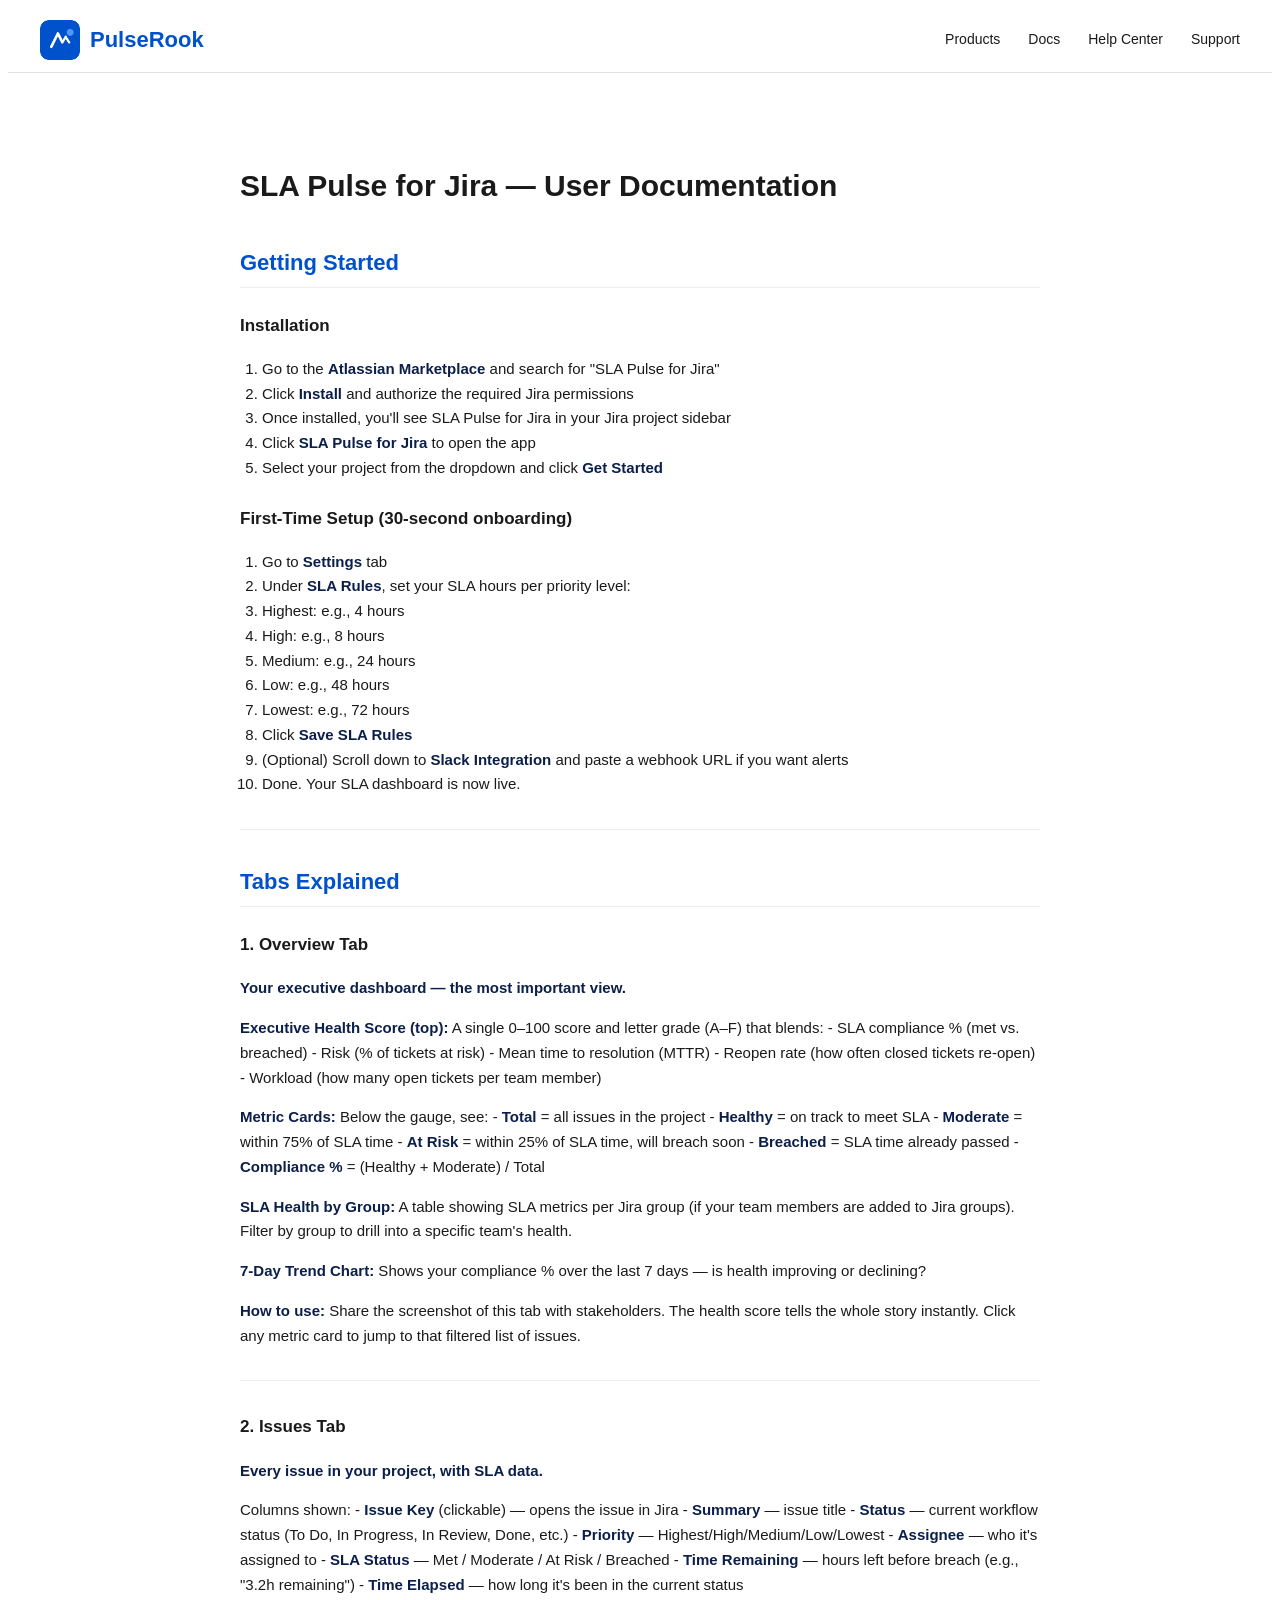
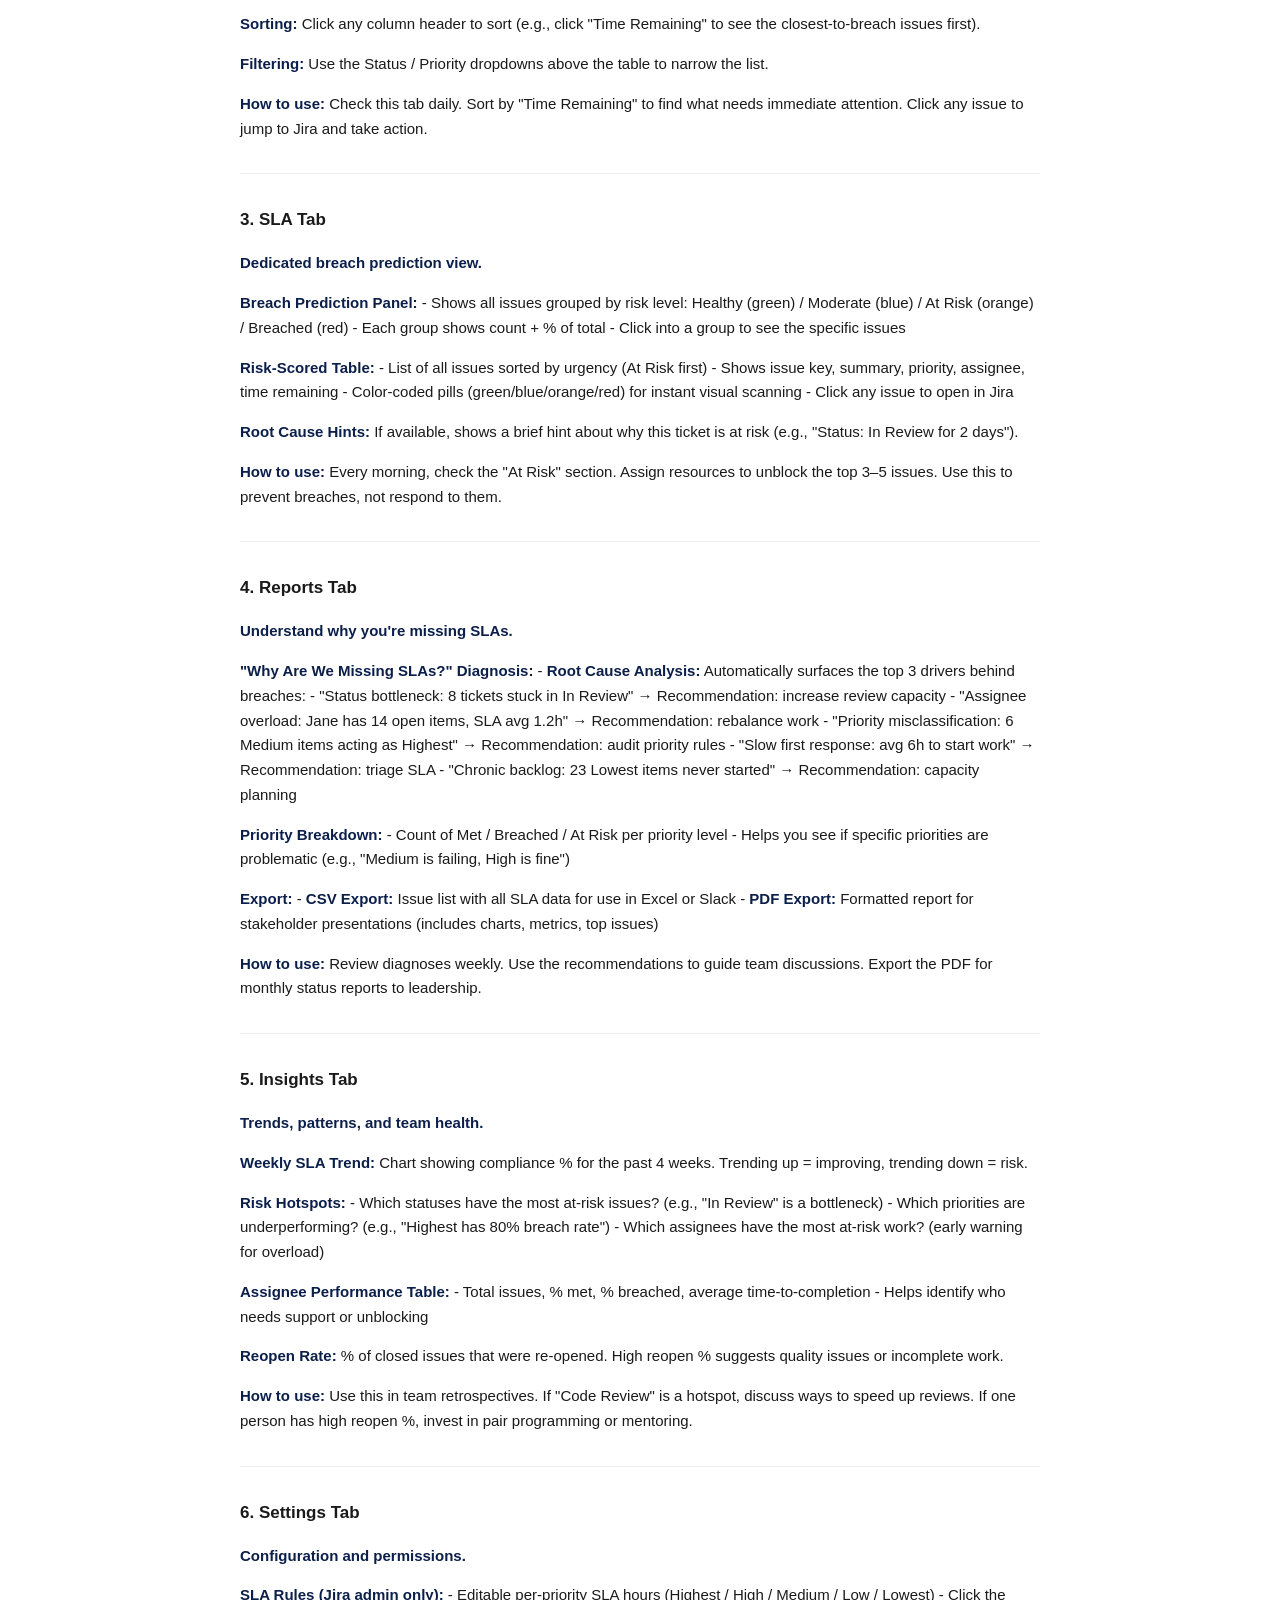
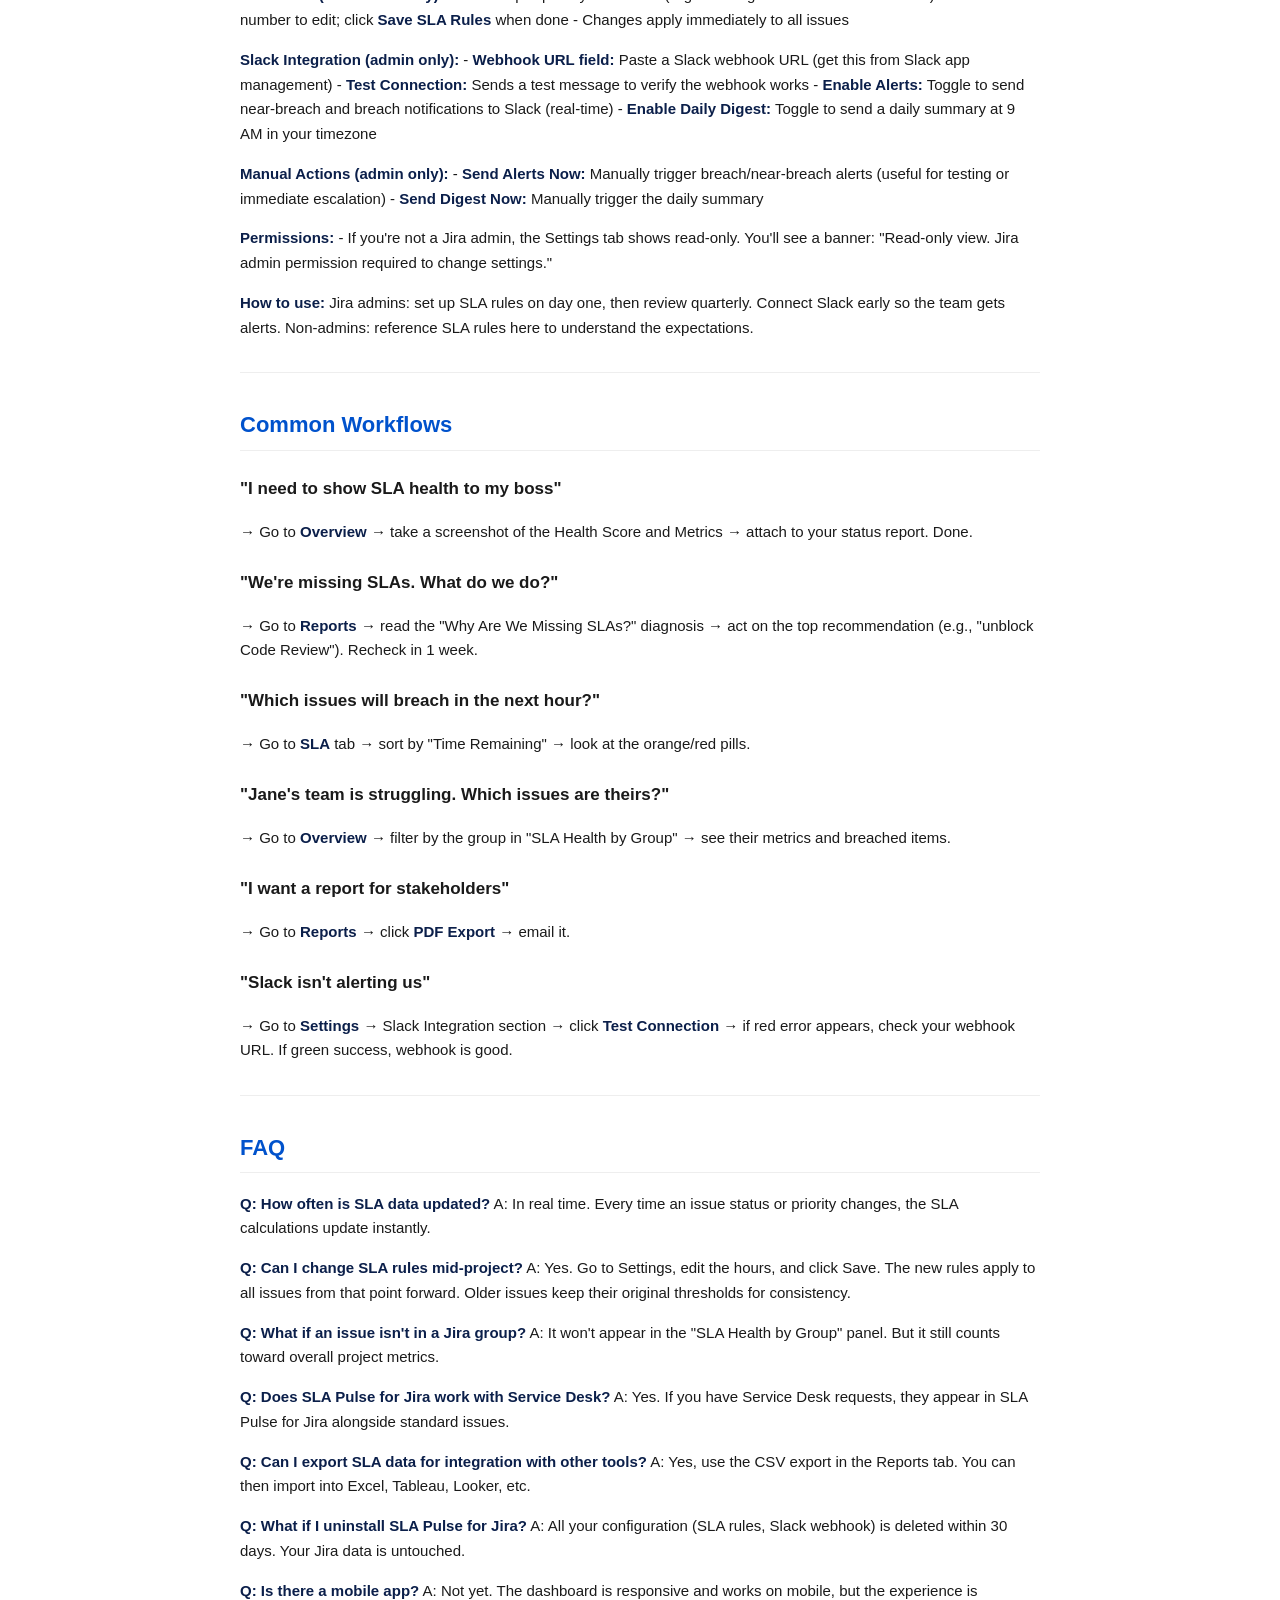
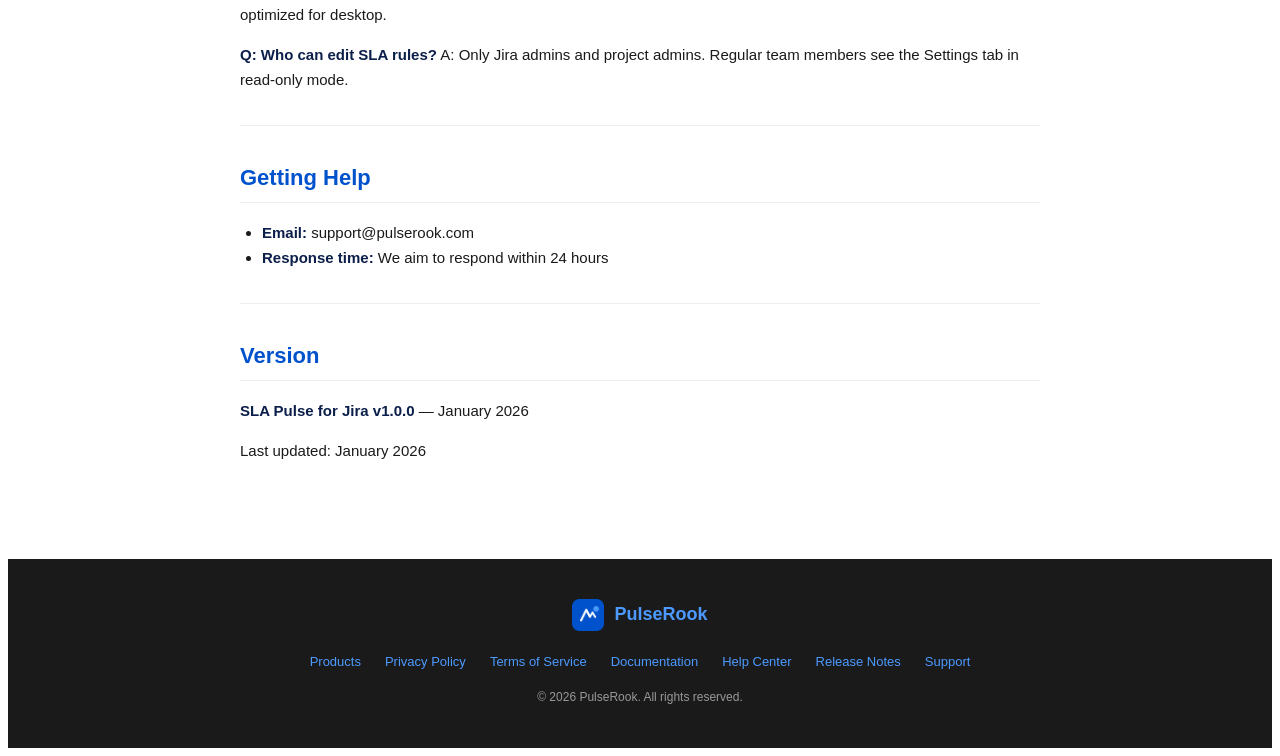
==== documentation.html @ a024b0a7 "Restructure site as a multi-product company site - New company homepage (index.html) with a short Pu" ====
<!DOCTYPE html>
<html lang="en">
<head>
<meta charset="UTF-8">
<meta name="viewport" content="width=device-width, initial-scale=1.0">
<title>Documentation — PulseRook — SLA Pulse for Jira</title>
<link rel="icon" type="image/png" href="assets/pulserook-logo.png">
<link rel="stylesheet" href="assets/site.css">
<style>
  body { font-family: -apple-system, BlinkMacSystemFont, "Segoe UI", Roboto, Helvetica, Arial, sans-serif; color: #1a1a1a; line-height: 1.65; }
  .page-content { max-width: 800px; margin: 0 auto; padding: 48px 24px 80px; }
  h1 { font-size: 30px; margin-top: 40px; }
  h2 { font-size: 22px; margin-top: 34px; color: #0052CC; border-bottom: 1px solid #eee; padding-bottom: 6px; }
  h3 { font-size: 17px; margin-top: 24px; }
  p, li { font-size: 15px; }
  a { color: #0052CC; }
  code { background: #f4f5f7; padding: 2px 6px; border-radius: 4px; font-size: 13px; }
  ul, ol { padding-left: 22px; }
  hr { border: none; border-top: 1px solid #eee; margin: 32px 0; }
  strong { color: #0b1f4a; }
</style>
</head>
<body>
  <header class="site-header">
    <div class="site-header-inner">
      <a href="index.html" class="brand">
        <img src="assets/pulserook-logo.png" alt="PulseRook logo" class="brand-logo">
        <span class="brand-name">PulseRook</span>
      </a>
      <input type="checkbox" id="nav-toggle" class="nav-toggle-checkbox">
      <label for="nav-toggle" class="nav-toggle-label" aria-label="Toggle menu">
        <span></span><span></span><span></span>
      </label>
      <nav class="site-nav">
        <a href="index.html#products">Products</a>
        <a href="documentation.html">Docs</a>
        <a href="help-center.html">Help Center</a>
        <a href="mailto:support@pulserook.com">Support</a>
      </nav>
    </div>
  </header>
  <div class="page-content">
<h1>SLA Pulse for Jira — User Documentation</h1>
<h2>Getting Started</h2>
<h3>Installation</h3>
<ol>
<li>Go to the <strong>Atlassian Marketplace</strong> and search for "SLA Pulse for Jira"</li>
<li>Click <strong>Install</strong> and authorize the required Jira permissions</li>
<li>Once installed, you'll see SLA Pulse for Jira in your Jira project sidebar</li>
<li>Click <strong>SLA Pulse for Jira</strong> to open the app</li>
<li>Select your project from the dropdown and click <strong>Get Started</strong></li>
</ol>
<h3>First-Time Setup (30-second onboarding)</h3>
<ol>
<li>Go to <strong>Settings</strong> tab</li>
<li>Under <strong>SLA Rules</strong>, set your SLA hours per priority level:</li>
<li>Highest: e.g., 4 hours</li>
<li>High: e.g., 8 hours</li>
<li>Medium: e.g., 24 hours</li>
<li>Low: e.g., 48 hours</li>
<li>Lowest: e.g., 72 hours</li>
<li>Click <strong>Save SLA Rules</strong></li>
<li>(Optional) Scroll down to <strong>Slack Integration</strong> and paste a webhook URL if you want alerts</li>
<li>Done. Your SLA dashboard is now live.</li>
</ol>
<hr />
<h2>Tabs Explained</h2>
<h3>1. Overview Tab</h3>
<p><strong>Your executive dashboard — the most important view.</strong></p>
<p><strong>Executive Health Score (top):</strong> A single 0–100 score and letter grade (A–F) that blends:
- SLA compliance % (met vs. breached)
- Risk (% of tickets at risk)
- Mean time to resolution (MTTR)
- Reopen rate (how often closed tickets re-open)
- Workload (how many open tickets per team member)</p>
<p><strong>Metric Cards:</strong> Below the gauge, see:
- <strong>Total</strong> = all issues in the project
- <strong>Healthy</strong> = on track to meet SLA
- <strong>Moderate</strong> = within 75% of SLA time
- <strong>At Risk</strong> = within 25% of SLA time, will breach soon
- <strong>Breached</strong> = SLA time already passed
- <strong>Compliance %</strong> = (Healthy + Moderate) / Total</p>
<p><strong>SLA Health by Group:</strong> A table showing SLA metrics per Jira group (if your team members are added to Jira groups). Filter by group to drill into a specific team's health.</p>
<p><strong>7-Day Trend Chart:</strong> Shows your compliance % over the last 7 days — is health improving or declining?</p>
<p><strong>How to use:</strong> Share the screenshot of this tab with stakeholders. The health score tells the whole story instantly. Click any metric card to jump to that filtered list of issues.</p>
<hr />
<h3>2. Issues Tab</h3>
<p><strong>Every issue in your project, with SLA data.</strong></p>
<p>Columns shown:
- <strong>Issue Key</strong> (clickable) — opens the issue in Jira
- <strong>Summary</strong> — issue title
- <strong>Status</strong> — current workflow status (To Do, In Progress, In Review, Done, etc.)
- <strong>Priority</strong> — Highest/High/Medium/Low/Lowest
- <strong>Assignee</strong> — who it's assigned to
- <strong>SLA Status</strong> — Met / Moderate / At Risk / Breached
- <strong>Time Remaining</strong> — hours left before breach (e.g., "3.2h remaining")
- <strong>Time Elapsed</strong> — how long it's been in the current status</p>
<p><strong>Sorting:</strong> Click any column header to sort (e.g., click "Time Remaining" to see the closest-to-breach issues first).</p>
<p><strong>Filtering:</strong> Use the Status / Priority dropdowns above the table to narrow the list.</p>
<p><strong>How to use:</strong> Check this tab daily. Sort by "Time Remaining" to find what needs immediate attention. Click any issue to jump to Jira and take action.</p>
<hr />
<h3>3. SLA Tab</h3>
<p><strong>Dedicated breach prediction view.</strong></p>
<p><strong>Breach Prediction Panel:</strong>
- Shows all issues grouped by risk level: Healthy (green) / Moderate (blue) / At Risk (orange) / Breached (red)
- Each group shows count + % of total
- Click into a group to see the specific issues</p>
<p><strong>Risk-Scored Table:</strong>
- List of all issues sorted by urgency (At Risk first)
- Shows issue key, summary, priority, assignee, time remaining
- Color-coded pills (green/blue/orange/red) for instant visual scanning
- Click any issue to open in Jira</p>
<p><strong>Root Cause Hints:</strong> If available, shows a brief hint about why this ticket is at risk (e.g., "Status: In Review for 2 days").</p>
<p><strong>How to use:</strong> Every morning, check the "At Risk" section. Assign resources to unblock the top 3–5 issues. Use this to prevent breaches, not respond to them.</p>
<hr />
<h3>4. Reports Tab</h3>
<p><strong>Understand why you're missing SLAs.</strong></p>
<p><strong>"Why Are We Missing SLAs?" Diagnosis:</strong>
- <strong>Root Cause Analysis:</strong> Automatically surfaces the top 3 drivers behind breaches:
  - "Status bottleneck: 8 tickets stuck in In Review" → Recommendation: increase review capacity
  - "Assignee overload: Jane has 14 open items, SLA avg 1.2h" → Recommendation: rebalance work
  - "Priority misclassification: 6 Medium items acting as Highest" → Recommendation: audit priority rules
  - "Slow first response: avg 6h to start work" → Recommendation: triage SLA
  - "Chronic backlog: 23 Lowest items never started" → Recommendation: capacity planning</p>
<p><strong>Priority Breakdown:</strong>
- Count of Met / Breached / At Risk per priority level
- Helps you see if specific priorities are problematic (e.g., "Medium is failing, High is fine")</p>
<p><strong>Export:</strong>
- <strong>CSV Export:</strong> Issue list with all SLA data for use in Excel or Slack
- <strong>PDF Export:</strong> Formatted report for stakeholder presentations (includes charts, metrics, top issues)</p>
<p><strong>How to use:</strong> Review diagnoses weekly. Use the recommendations to guide team discussions. Export the PDF for monthly status reports to leadership.</p>
<hr />
<h3>5. Insights Tab</h3>
<p><strong>Trends, patterns, and team health.</strong></p>
<p><strong>Weekly SLA Trend:</strong> Chart showing compliance % for the past 4 weeks. Trending up = improving, trending down = risk.</p>
<p><strong>Risk Hotspots:</strong>
- Which statuses have the most at-risk issues? (e.g., "In Review" is a bottleneck)
- Which priorities are underperforming? (e.g., "Highest has 80% breach rate")
- Which assignees have the most at-risk work? (early warning for overload)</p>
<p><strong>Assignee Performance Table:</strong>
- Total issues, % met, % breached, average time-to-completion
- Helps identify who needs support or unblocking</p>
<p><strong>Reopen Rate:</strong> % of closed issues that were re-opened. High reopen % suggests quality issues or incomplete work.</p>
<p><strong>How to use:</strong> Use this in team retrospectives. If "Code Review" is a hotspot, discuss ways to speed up reviews. If one person has high reopen %, invest in pair programming or mentoring.</p>
<hr />
<h3>6. Settings Tab</h3>
<p><strong>Configuration and permissions.</strong></p>
<p><strong>SLA Rules (Jira admin only):</strong>
- Editable per-priority SLA hours (Highest / High / Medium / Low / Lowest)
- Click the number to edit; click <strong>Save SLA Rules</strong> when done
- Changes apply immediately to all issues</p>
<p><strong>Slack Integration (admin only):</strong>
- <strong>Webhook URL field:</strong> Paste a Slack webhook URL (get this from Slack app management)
- <strong>Test Connection:</strong> Sends a test message to verify the webhook works
- <strong>Enable Alerts:</strong> Toggle to send near-breach and breach notifications to Slack (real-time)
- <strong>Enable Daily Digest:</strong> Toggle to send a daily summary at 9 AM in your timezone</p>
<p><strong>Manual Actions (admin only):</strong>
- <strong>Send Alerts Now:</strong> Manually trigger breach/near-breach alerts (useful for testing or immediate escalation)
- <strong>Send Digest Now:</strong> Manually trigger the daily summary</p>
<p><strong>Permissions:</strong>
- If you're not a Jira admin, the Settings tab shows read-only. You'll see a banner: "Read-only view. Jira admin permission required to change settings."</p>
<p><strong>How to use:</strong> Jira admins: set up SLA rules on day one, then review quarterly. Connect Slack early so the team gets alerts. Non-admins: reference SLA rules here to understand the expectations.</p>
<hr />
<h2>Common Workflows</h2>
<h3>"I need to show SLA health to my boss"</h3>
<p>→ Go to <strong>Overview</strong> → take a screenshot of the Health Score and Metrics → attach to your status report. Done.</p>
<h3>"We're missing SLAs. What do we do?"</h3>
<p>→ Go to <strong>Reports</strong> → read the "Why Are We Missing SLAs?" diagnosis → act on the top recommendation (e.g., "unblock Code Review"). Recheck in 1 week.</p>
<h3>"Which issues will breach in the next hour?"</h3>
<p>→ Go to <strong>SLA</strong> tab → sort by "Time Remaining" → look at the orange/red pills.</p>
<h3>"Jane's team is struggling. Which issues are theirs?"</h3>
<p>→ Go to <strong>Overview</strong> → filter by the group in "SLA Health by Group" → see their metrics and breached items.</p>
<h3>"I want a report for stakeholders"</h3>
<p>→ Go to <strong>Reports</strong> → click <strong>PDF Export</strong> → email it.</p>
<h3>"Slack isn't alerting us"</h3>
<p>→ Go to <strong>Settings</strong> → Slack Integration section → click <strong>Test Connection</strong> → if red error appears, check your webhook URL. If green success, webhook is good.</p>
<hr />
<h2>FAQ</h2>
<p><strong>Q: How often is SLA data updated?</strong>
A: In real time. Every time an issue status or priority changes, the SLA calculations update instantly.</p>
<p><strong>Q: Can I change SLA rules mid-project?</strong>
A: Yes. Go to Settings, edit the hours, and click Save. The new rules apply to all issues from that point forward. Older issues keep their original thresholds for consistency.</p>
<p><strong>Q: What if an issue isn't in a Jira group?</strong>
A: It won't appear in the "SLA Health by Group" panel. But it still counts toward overall project metrics.</p>
<p><strong>Q: Does SLA Pulse for Jira work with Service Desk?</strong>
A: Yes. If you have Service Desk requests, they appear in SLA Pulse for Jira alongside standard issues.</p>
<p><strong>Q: Can I export SLA data for integration with other tools?</strong>
A: Yes, use the CSV export in the Reports tab. You can then import into Excel, Tableau, Looker, etc.</p>
<p><strong>Q: What if I uninstall SLA Pulse for Jira?</strong>
A: All your configuration (SLA rules, Slack webhook) is deleted within 30 days. Your Jira data is untouched.</p>
<p><strong>Q: Is there a mobile app?</strong>
A: Not yet. The dashboard is responsive and works on mobile, but the experience is optimized for desktop.</p>
<p><strong>Q: Who can edit SLA rules?</strong>
A: Only Jira admins and project admins. Regular team members see the Settings tab in read-only mode.</p>
<hr />
<h2>Getting Help</h2>
<ul>
<li><strong>Email:</strong> support@pulserook.com</li>
<li><strong>Response time:</strong> We aim to respond within 24 hours</li>
</ul>
<hr />
<h2>Version</h2>
<p><strong>SLA Pulse for Jira v1.0.0</strong> — January 2026</p>
<p>Last updated: January 2026</p>
  </div>
  <footer class="site-footer">
    <div class="site-footer-inner">
      <a href="index.html" class="footer-brand">
        <img src="assets/pulserook-logo.png" alt="PulseRook logo" class="footer-logo">
        <span>PulseRook</span>
      </a>
      <div class="footer-links">
        <a href="index.html#products">Products</a>
        <a href="privacy.html">Privacy Policy</a>
        <a href="terms.html">Terms of Service</a>
        <a href="documentation.html">Documentation</a>
        <a href="help-center.html">Help Center</a>
        <a href="release-notes.html">Release Notes</a>
        <a href="mailto:support@pulserook.com">Support</a>
      </div>
      <div class="footer-copyright">
        © 2026 PulseRook. All rights reserved.
      </div>
    </div>
  </footer>
</body>
</html>
---- assets/site.css ----
/* PulseRook — shared header, footer, nav, and product-card styles.
   Linked from every page; page-specific styles stay inline per page. */

/* ===== Shared header ===== */
.site-header {
    background: #fff;
    border-bottom: 1px solid #e0e0e0;
    padding: 12px 0;
    position: sticky;
    top: 0;
    z-index: 100;
}
.site-header-inner {
    max-width: 1200px;
    margin: 0 auto;
    padding: 0 20px;
    display: flex;
    align-items: center;
    justify-content: space-between;
    position: relative;
}
.brand {
    display: flex;
    align-items: center;
    gap: 10px;
    text-decoration: none;
    color: #1a1a1a;
}
.brand-logo {
    height: 40px;
    width: 40px;
    display: block;
    border-radius: 8px;
}
.brand-name {
    font-size: 22px;
    font-weight: 700;
    color: #0052CC;
}
.site-nav {
    display: flex;
    align-items: center;
    gap: 28px;
}
.site-nav a {
    text-decoration: none;
    color: #1a1a1a;
    font-size: 14px;
    font-weight: 500;
}
.site-nav a:hover { color: #0052CC; }

.nav-toggle-checkbox { display: none; }
.nav-toggle-label {
    display: none;
    flex-direction: column;
    justify-content: center;
    gap: 5px;
    width: 28px;
    height: 28px;
    cursor: pointer;
}
.nav-toggle-label span {
    display: block;
    height: 2px;
    width: 100%;
    background: #1a1a1a;
    border-radius: 2px;
}

@media (max-width: 720px) {
    .nav-toggle-label { display: flex; }
    .site-nav {
        position: absolute;
        top: 100%;
        left: 0;
        right: 0;
        flex-direction: column;
        align-items: stretch;
        gap: 0;
        background: #fff;
        border-bottom: 1px solid #e0e0e0;
        max-height: 0;
        overflow: hidden;
        transition: max-height 0.25s ease;
    }
    .site-nav a {
        padding: 14px 20px;
        border-top: 1px solid #f0f0f0;
    }
    .nav-toggle-checkbox:checked ~ .site-nav {
        max-height: 320px;
    }
}

/* ===== Shared footer ===== */
.site-footer {
    background: #1a1a1a;
    color: #fff;
    padding: 40px 20px;
    text-align: center;
}
.site-footer-inner { max-width: 1200px; margin: 0 auto; }
.footer-brand {
    display: inline-flex;
    align-items: center;
    gap: 10px;
    text-decoration: none;
    color: #fff;
    margin-bottom: 20px;
    font-weight: 700;
    font-size: 18px;
}
.footer-brand .footer-logo { height: 32px; width: 32px; border-radius: 6px; display: block; }
.footer-links {
    display: flex;
    justify-content: center;
    gap: 24px;
    flex-wrap: wrap;
    font-size: 13px;
    margin-bottom: 16px;
}
.site-footer a { color: #4C9AFF; text-decoration: none; }
.site-footer a:hover { text-decoration: underline; }
.footer-copyright { font-size: 12px; color: #999; }

/* ===== Shared buttons (used by product cards and product pages) ===== */
.btn { padding: 12px 24px; border-radius: 6px; text-decoration: none; font-weight: 600; font-size: 14px; cursor: pointer; border: none; display: inline-block; transition: all 0.3s; }
.btn-primary { background: #0052CC; color: #fff; }
.btn-primary:hover { background: #0747a6; }
.btn-secondary { background: transparent; color: #0052CC; border: 2px solid #0052CC; }
.btn-secondary:hover { background: rgba(0,82,204,0.08); }

/* ===== Product cards (homepage "Our Products") ===== */
.products-grid {
    display: grid;
    grid-template-columns: repeat(auto-fit, minmax(280px, 1fr));
    gap: 24px;
    margin-top: 32px;
}
.product-card {
    background: #fff;
    border: 1px solid #e0e0e0;
    border-radius: 12px;
    padding: 28px;
    display: flex;
    flex-direction: column;
    align-items: flex-start;
    box-shadow: 0 4px 16px rgba(0, 82, 204, 0.06);
}
.product-card .product-logo { height: 48px; width: 48px; border-radius: 10px; margin-bottom: 16px; }
.product-card h3 { font-size: 20px; margin-bottom: 8px; color: #1a1a1a; }
.product-card p { font-size: 14px; color: #666; margin-bottom: 20px; flex-grow: 1; }
.product-card .product-actions { display: flex; gap: 10px; flex-wrap: wrap; }

.product-card.coming-soon {
    justify-content: center;
    align-items: center;
    text-align: center;
    color: #999;
    border-style: dashed;
    background: #fafafa;
    box-shadow: none;
}
.product-card.coming-soon .coming-soon-icon { font-size: 36px; margin-bottom: 12px; }

@media (max-width: 480px) {
    .product-card .product-actions { flex-direction: column; width: 100%; }
    .product-card .product-actions .btn { width: 100%; text-align: center; }
}
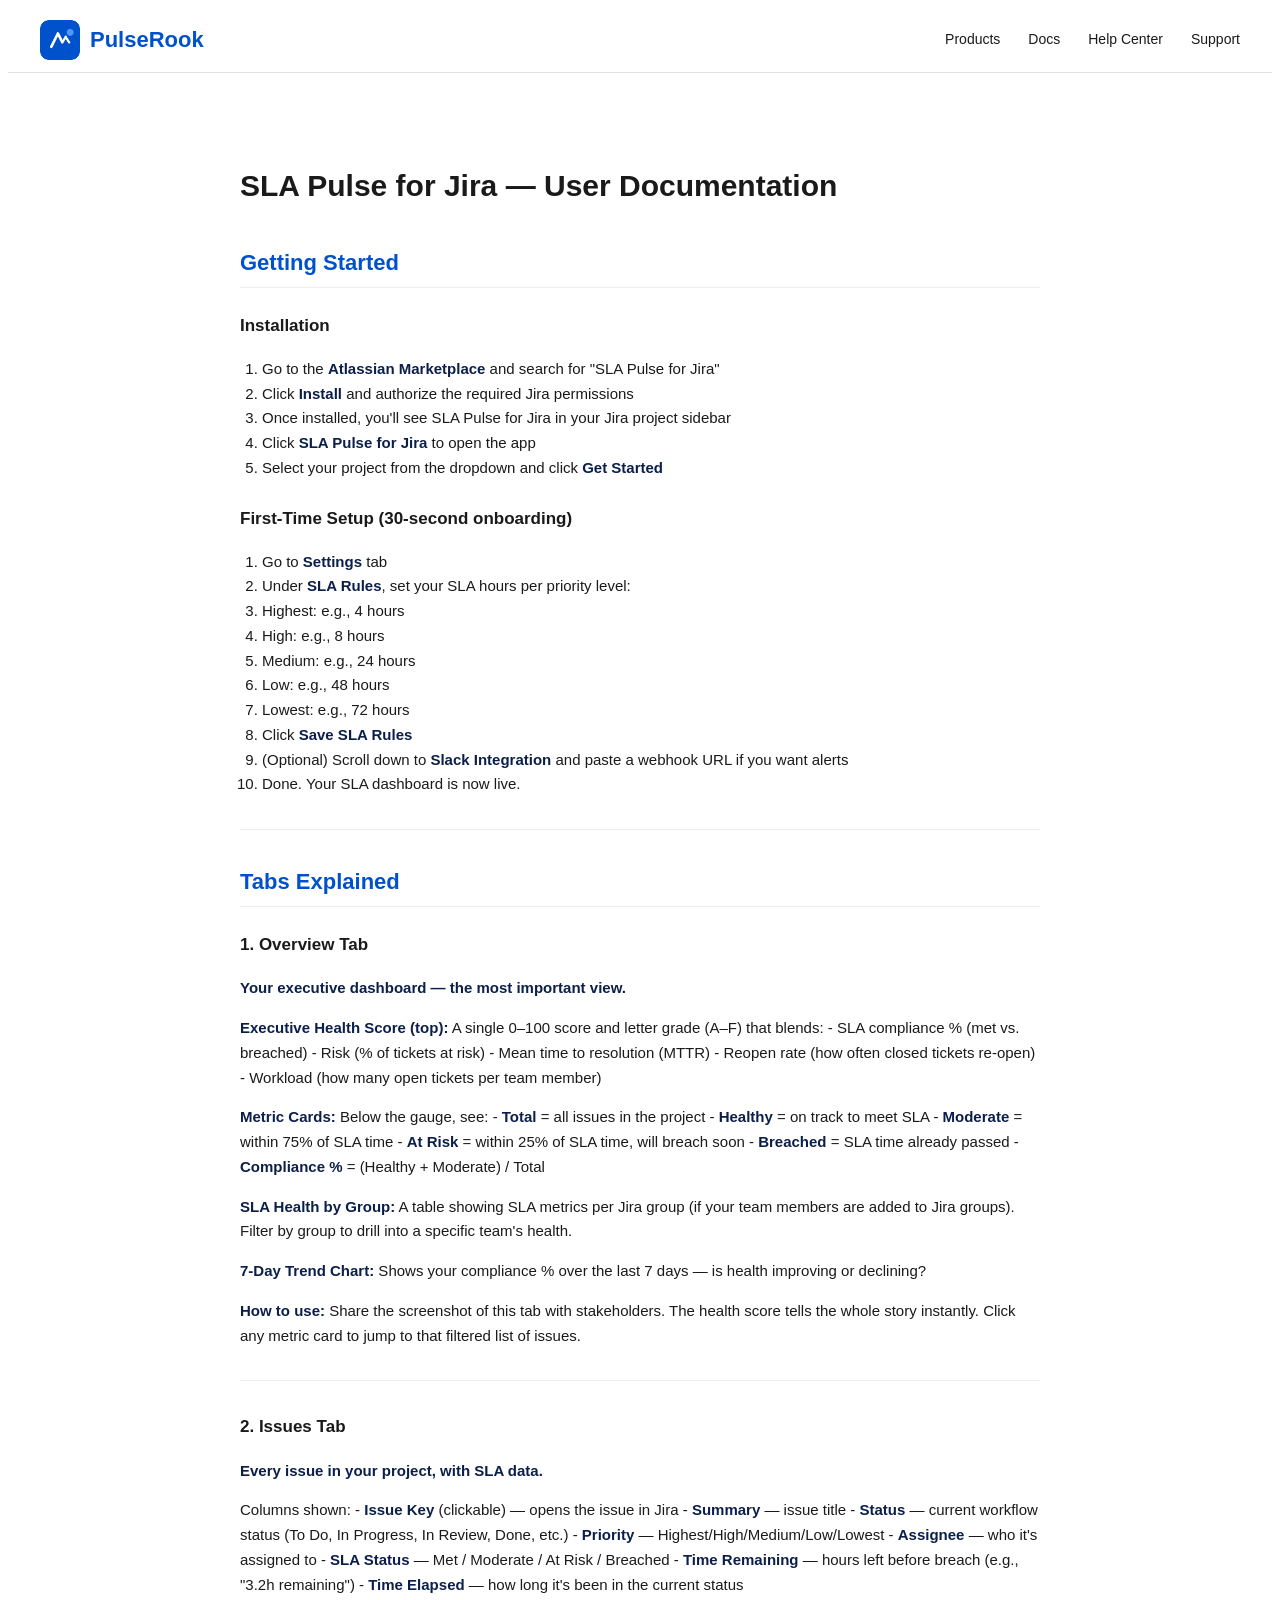
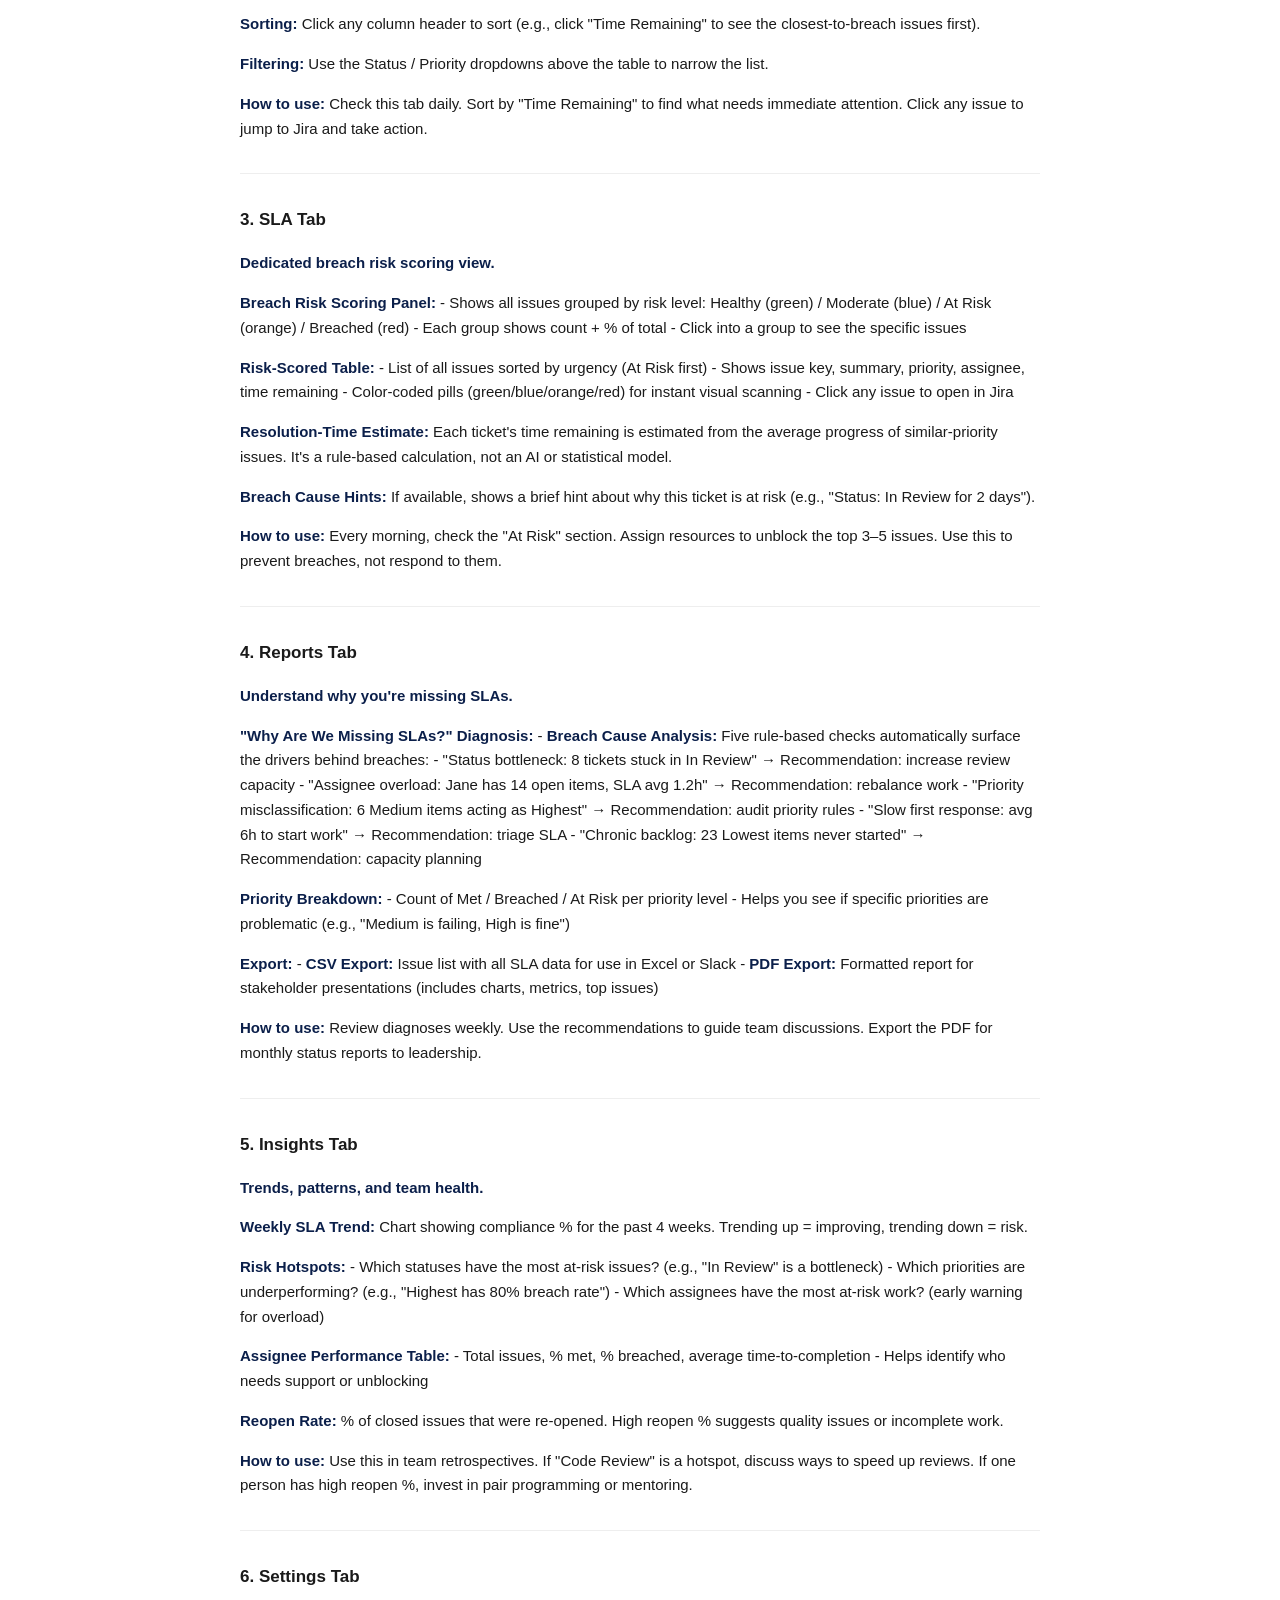
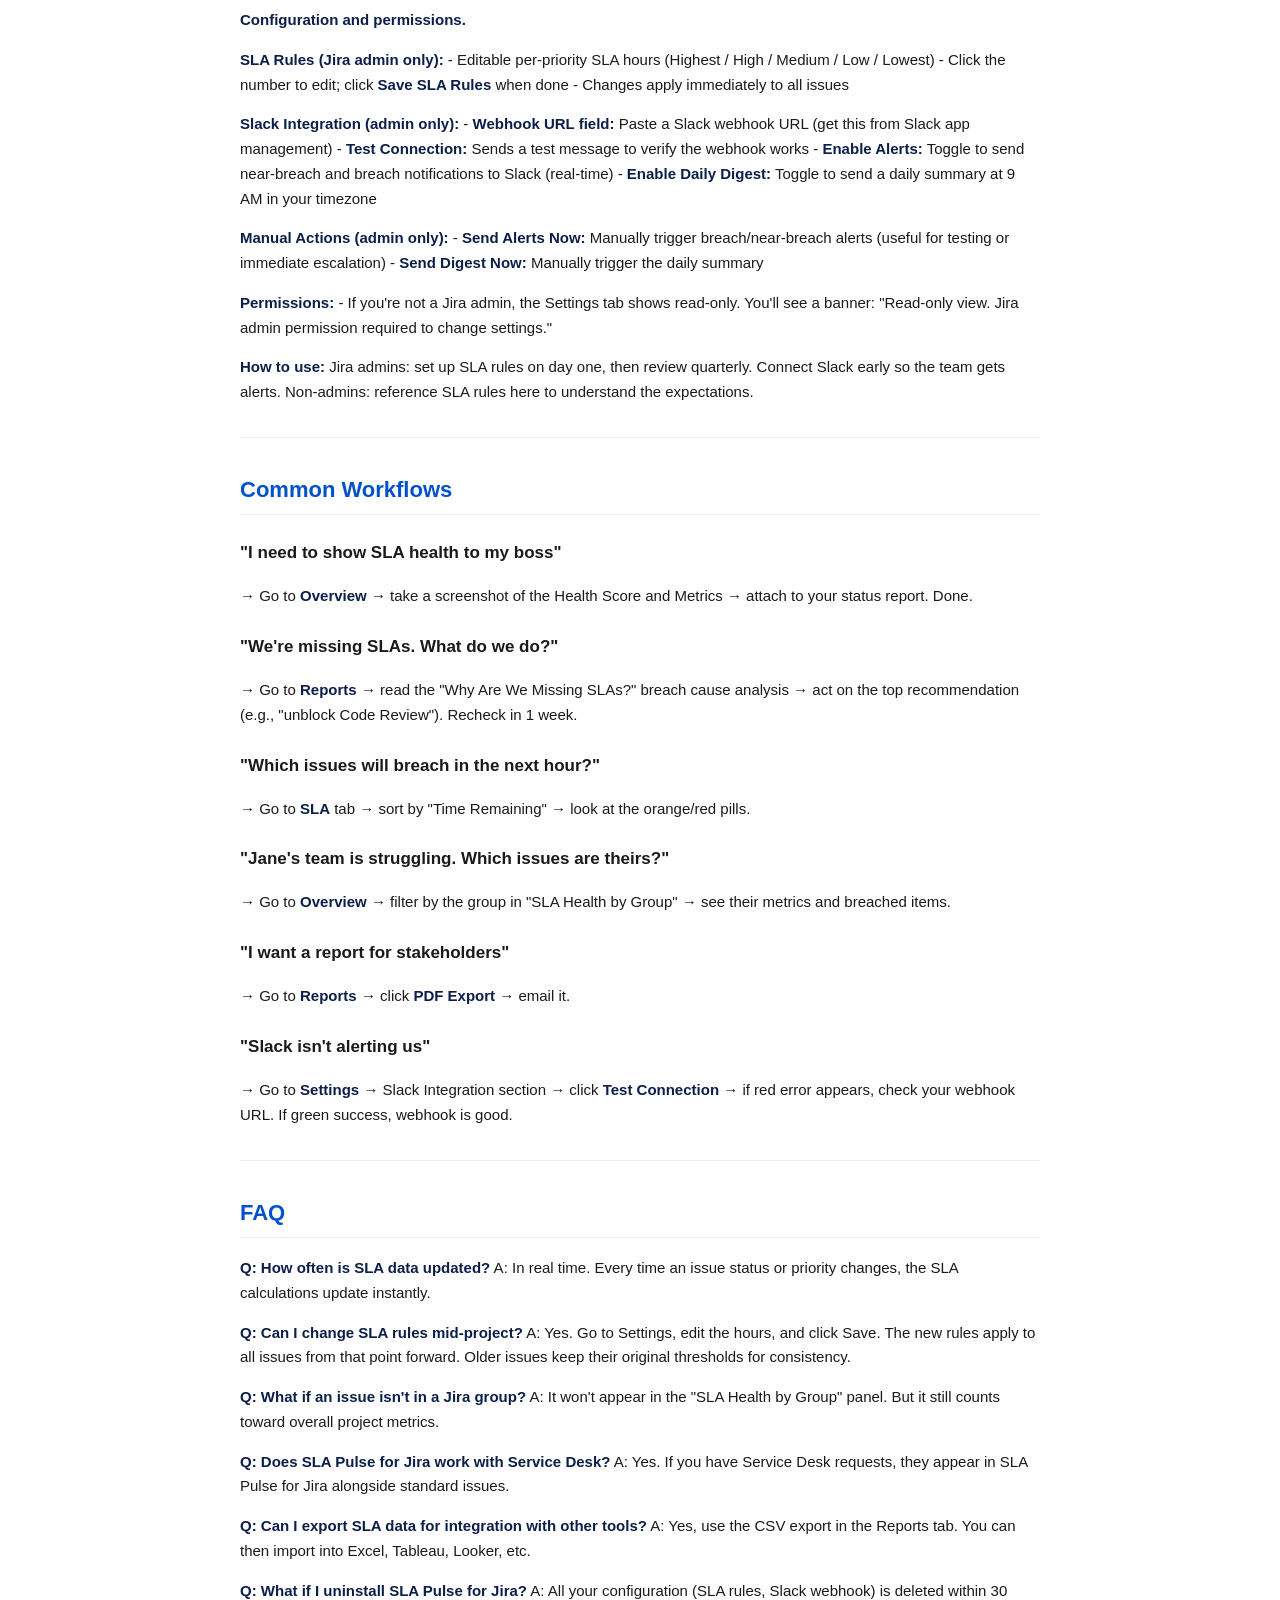
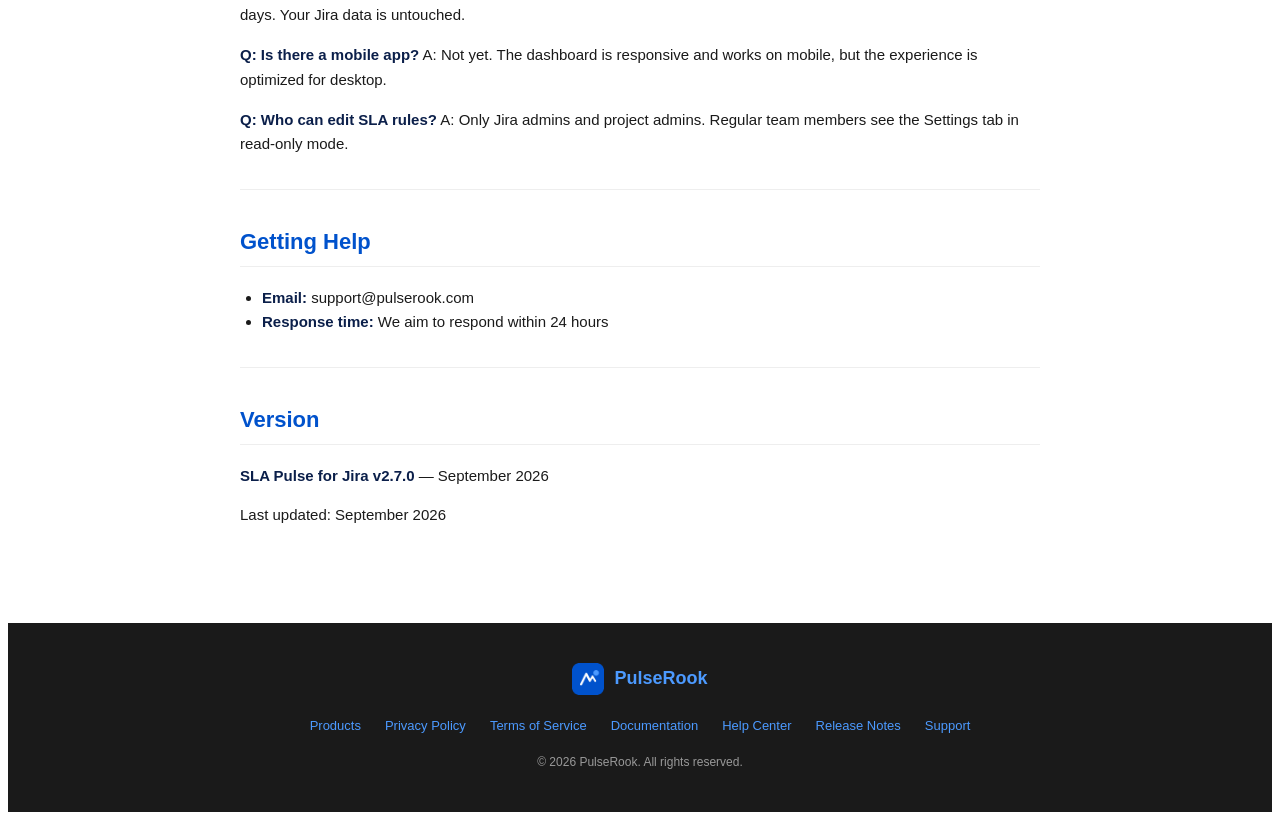
==== commit 87b094b5: "Content accuracy update + v2.7.0 version bump - Remove unverified "tested with 10,000+ issues / no p" ====
--- a/documentation.html
+++ b/documentation.html
@@ -100,8 +100,8 @@
 <p><strong>How to use:</strong> Check this tab daily. Sort by "Time Remaining" to find what needs immediate attention. Click any issue to jump to Jira and take action.</p>
 <hr />
 <h3>3. SLA Tab</h3>
-<p><strong>Dedicated breach prediction view.</strong></p>
-<p><strong>Breach Prediction Panel:</strong>
+<p><strong>Dedicated breach risk scoring view.</strong></p>
+<p><strong>Breach Risk Scoring Panel:</strong>
 - Shows all issues grouped by risk level: Healthy (green) / Moderate (blue) / At Risk (orange) / Breached (red)
 - Each group shows count + % of total
 - Click into a group to see the specific issues</p>
@@ -110,13 +110,14 @@
 - Shows issue key, summary, priority, assignee, time remaining
 - Color-coded pills (green/blue/orange/red) for instant visual scanning
 - Click any issue to open in Jira</p>
-<p><strong>Root Cause Hints:</strong> If available, shows a brief hint about why this ticket is at risk (e.g., "Status: In Review for 2 days").</p>
+<p><strong>Resolution-Time Estimate:</strong> Each ticket's time remaining is estimated from the average progress of similar-priority issues. It's a rule-based calculation, not an AI or statistical model.</p>
+<p><strong>Breach Cause Hints:</strong> If available, shows a brief hint about why this ticket is at risk (e.g., "Status: In Review for 2 days").</p>
 <p><strong>How to use:</strong> Every morning, check the "At Risk" section. Assign resources to unblock the top 3–5 issues. Use this to prevent breaches, not respond to them.</p>
 <hr />
 <h3>4. Reports Tab</h3>
 <p><strong>Understand why you're missing SLAs.</strong></p>
 <p><strong>"Why Are We Missing SLAs?" Diagnosis:</strong>
-- <strong>Root Cause Analysis:</strong> Automatically surfaces the top 3 drivers behind breaches:
+- <strong>Breach Cause Analysis:</strong> Five rule-based checks automatically surface the drivers behind breaches:
   - "Status bottleneck: 8 tickets stuck in In Review" → Recommendation: increase review capacity
   - "Assignee overload: Jane has 14 open items, SLA avg 1.2h" → Recommendation: rebalance work
   - "Priority misclassification: 6 Medium items acting as Highest" → Recommendation: audit priority rules
@@ -165,7 +166,7 @@
 <h3>"I need to show SLA health to my boss"</h3>
 <p>→ Go to <strong>Overview</strong> → take a screenshot of the Health Score and Metrics → attach to your status report. Done.</p>
 <h3>"We're missing SLAs. What do we do?"</h3>
-<p>→ Go to <strong>Reports</strong> → read the "Why Are We Missing SLAs?" diagnosis → act on the top recommendation (e.g., "unblock Code Review"). Recheck in 1 week.</p>
+<p>→ Go to <strong>Reports</strong> → read the "Why Are We Missing SLAs?" breach cause analysis → act on the top recommendation (e.g., "unblock Code Review"). Recheck in 1 week.</p>
 <h3>"Which issues will breach in the next hour?"</h3>
 <p>→ Go to <strong>SLA</strong> tab → sort by "Time Remaining" → look at the orange/red pills.</p>
 <h3>"Jane's team is struggling. Which issues are theirs?"</h3>
@@ -200,8 +201,8 @@
 </ul>
 <hr />
 <h2>Version</h2>
-<p><strong>SLA Pulse for Jira v1.0.0</strong> — January 2026</p>
-<p>Last updated: January 2026</p>
+<p><strong>SLA Pulse for Jira v2.7.0</strong> — September 2026</p>
+<p>Last updated: September 2026</p>
   </div>
   <footer class="site-footer">
     <div class="site-footer-inner">
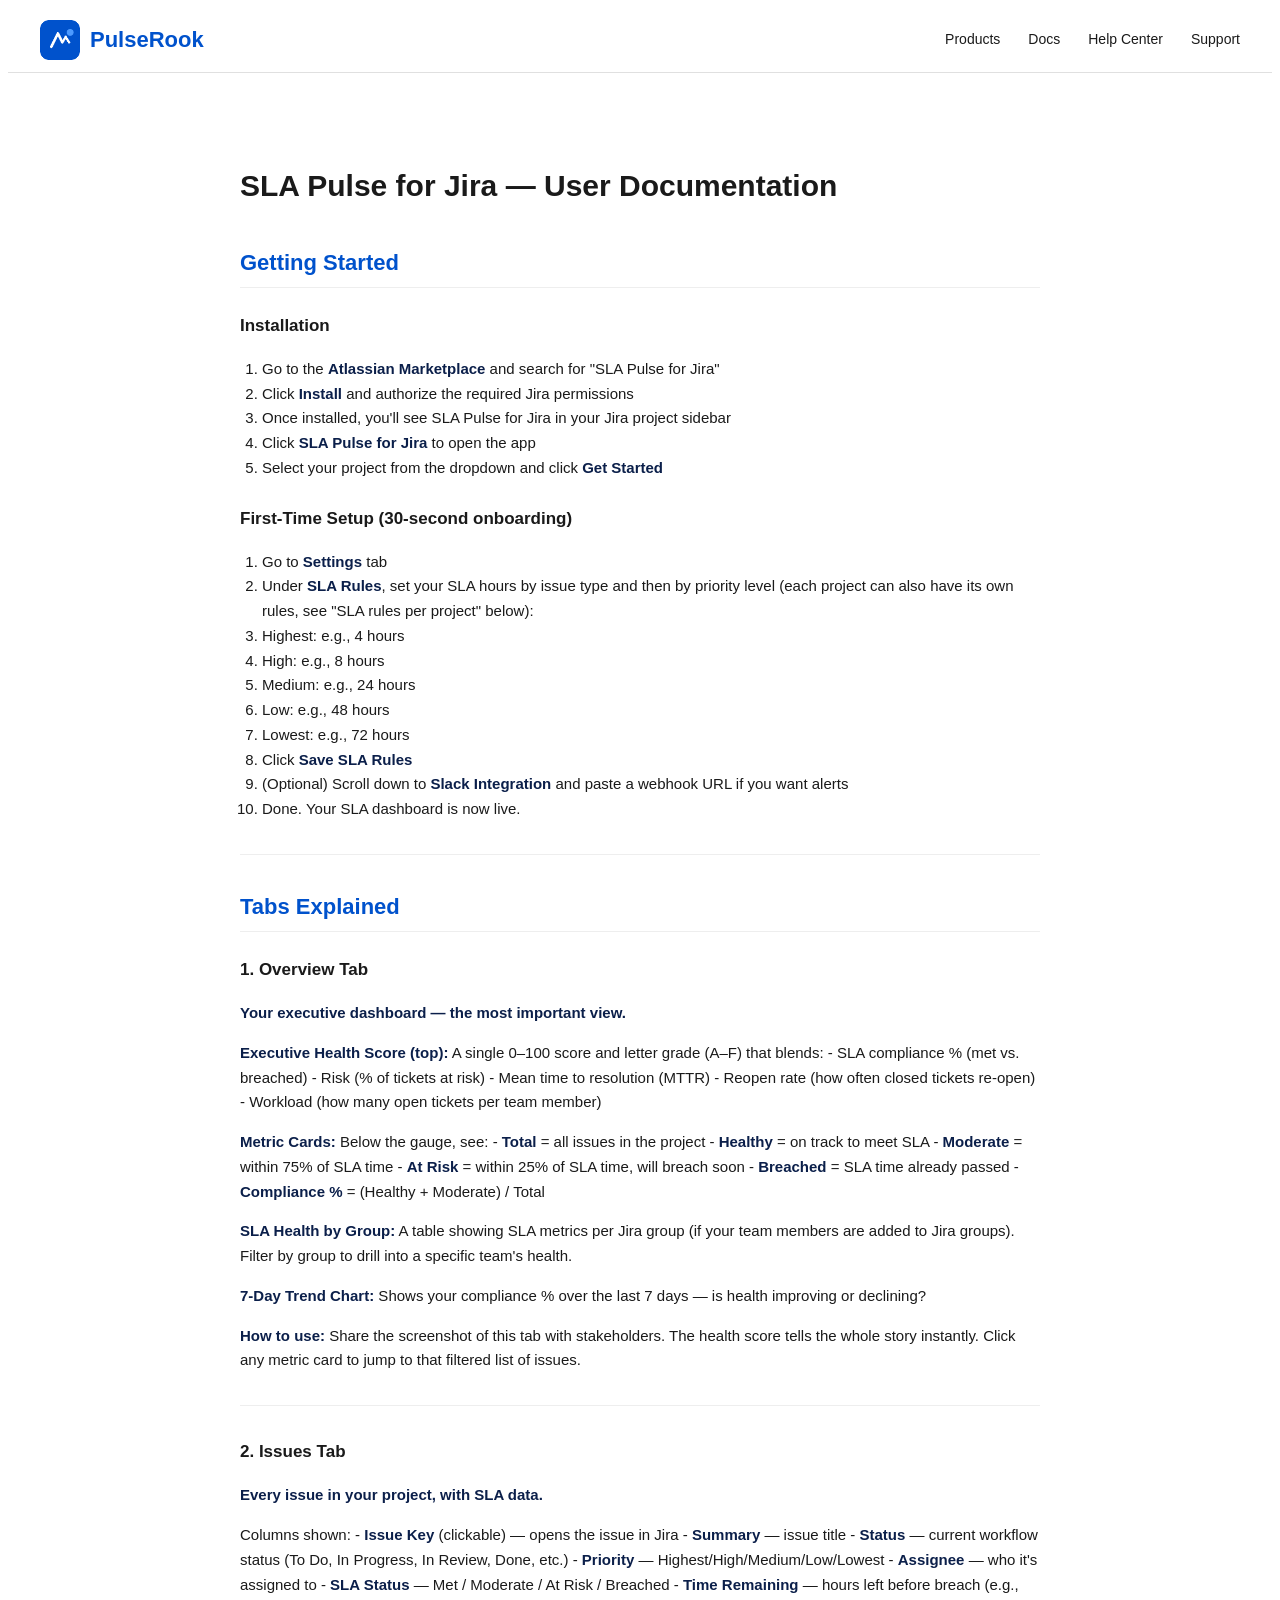
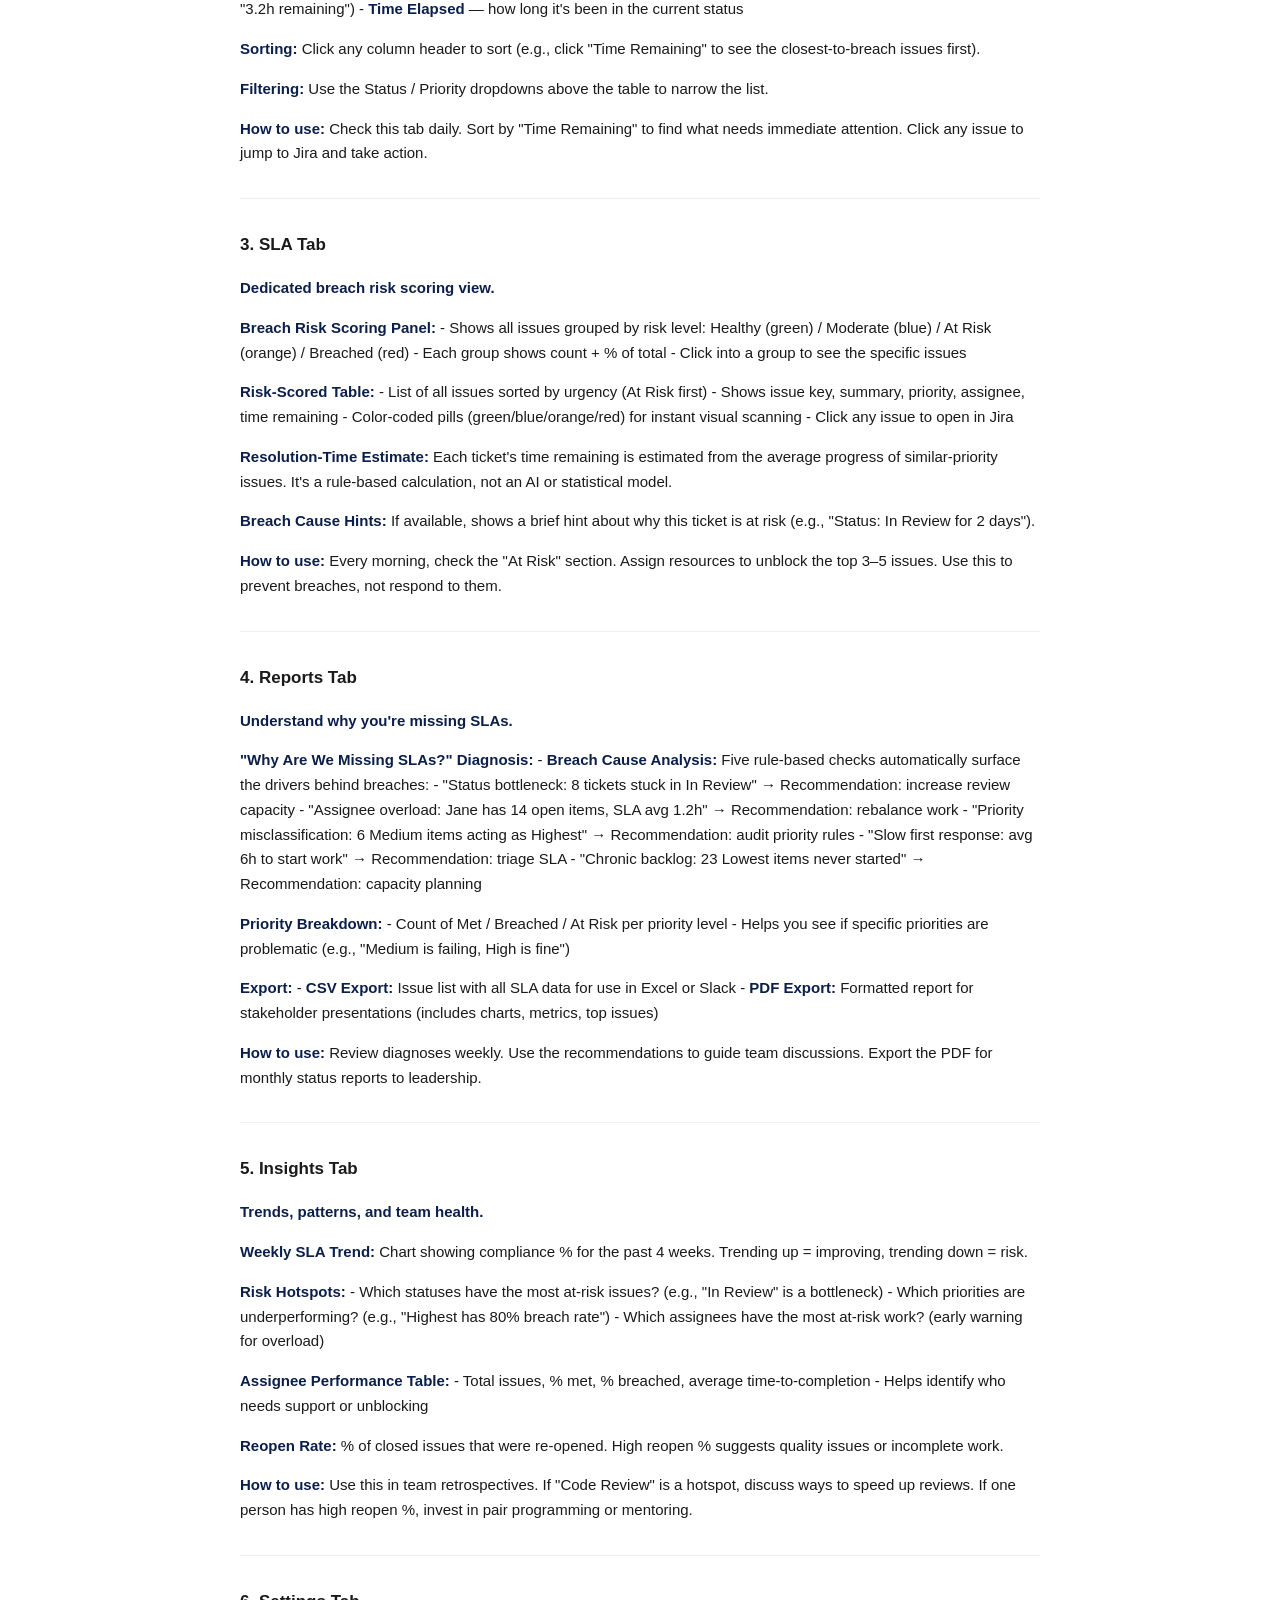
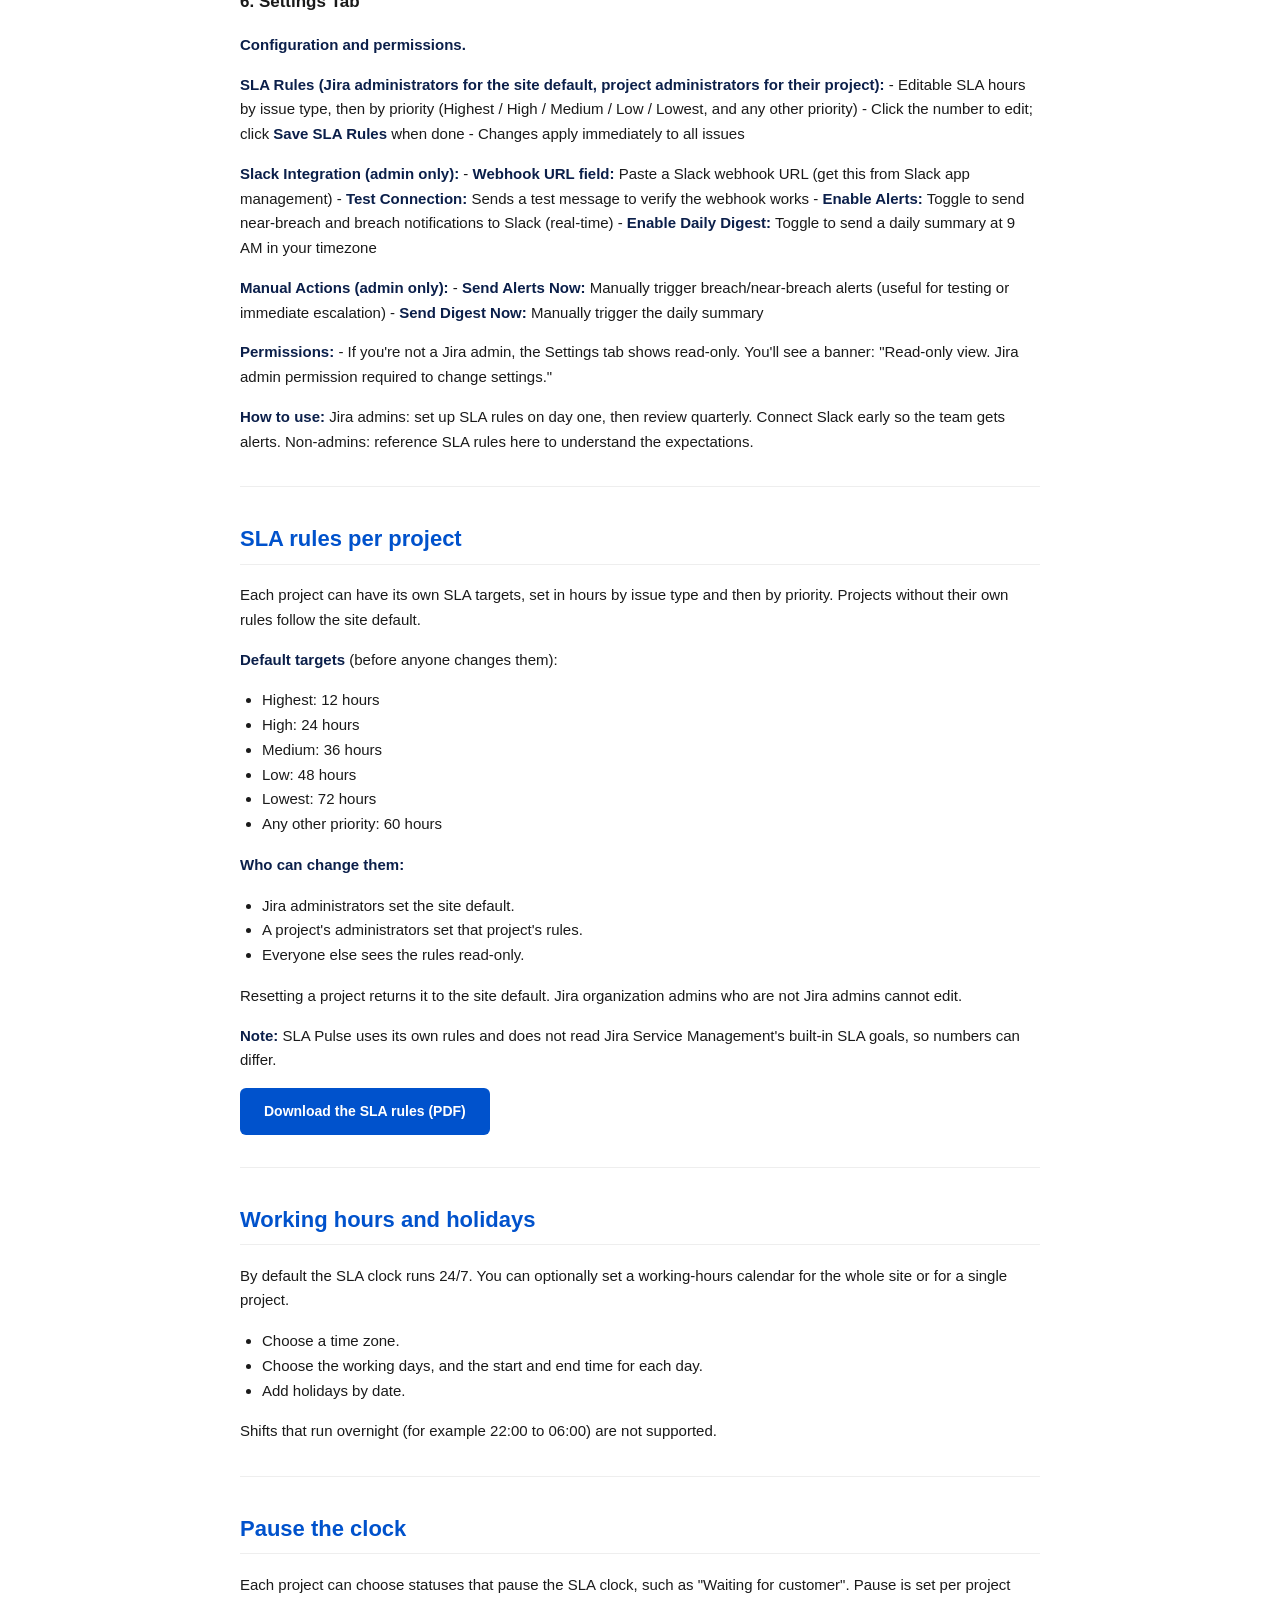
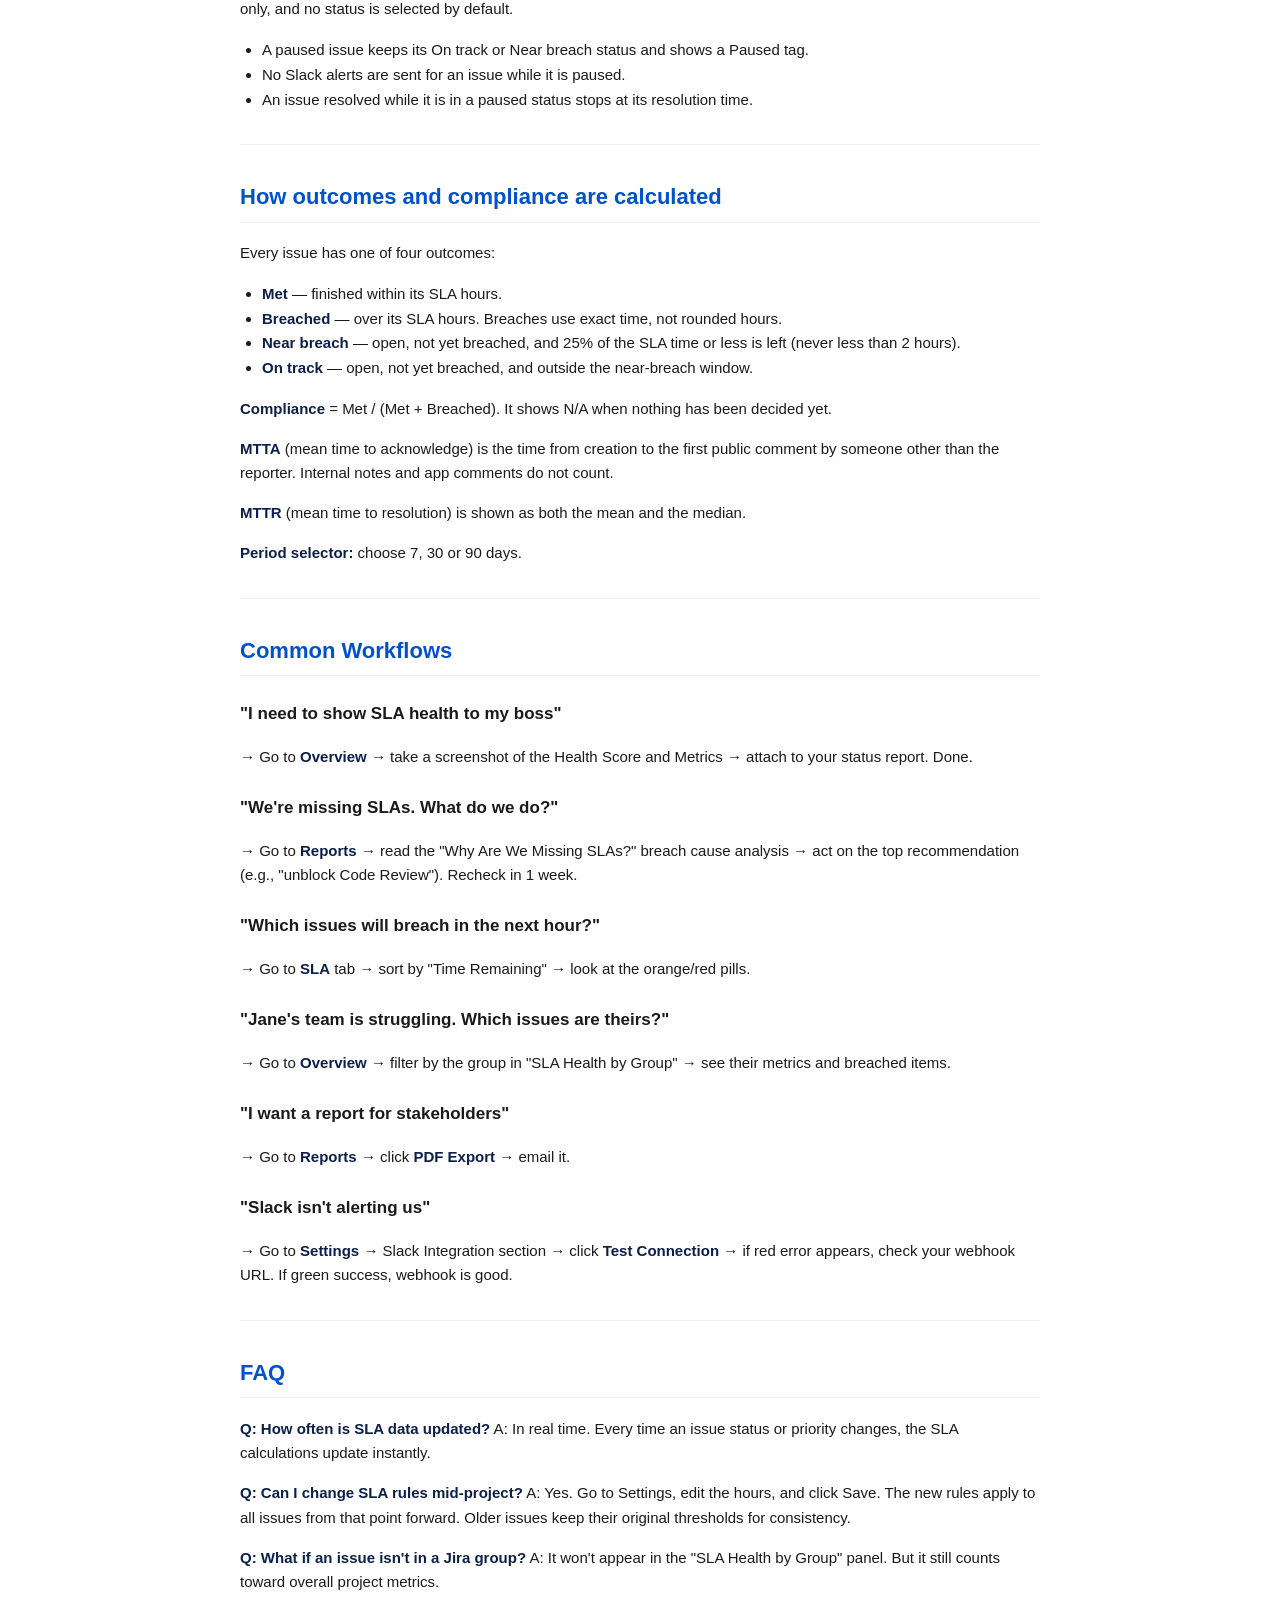
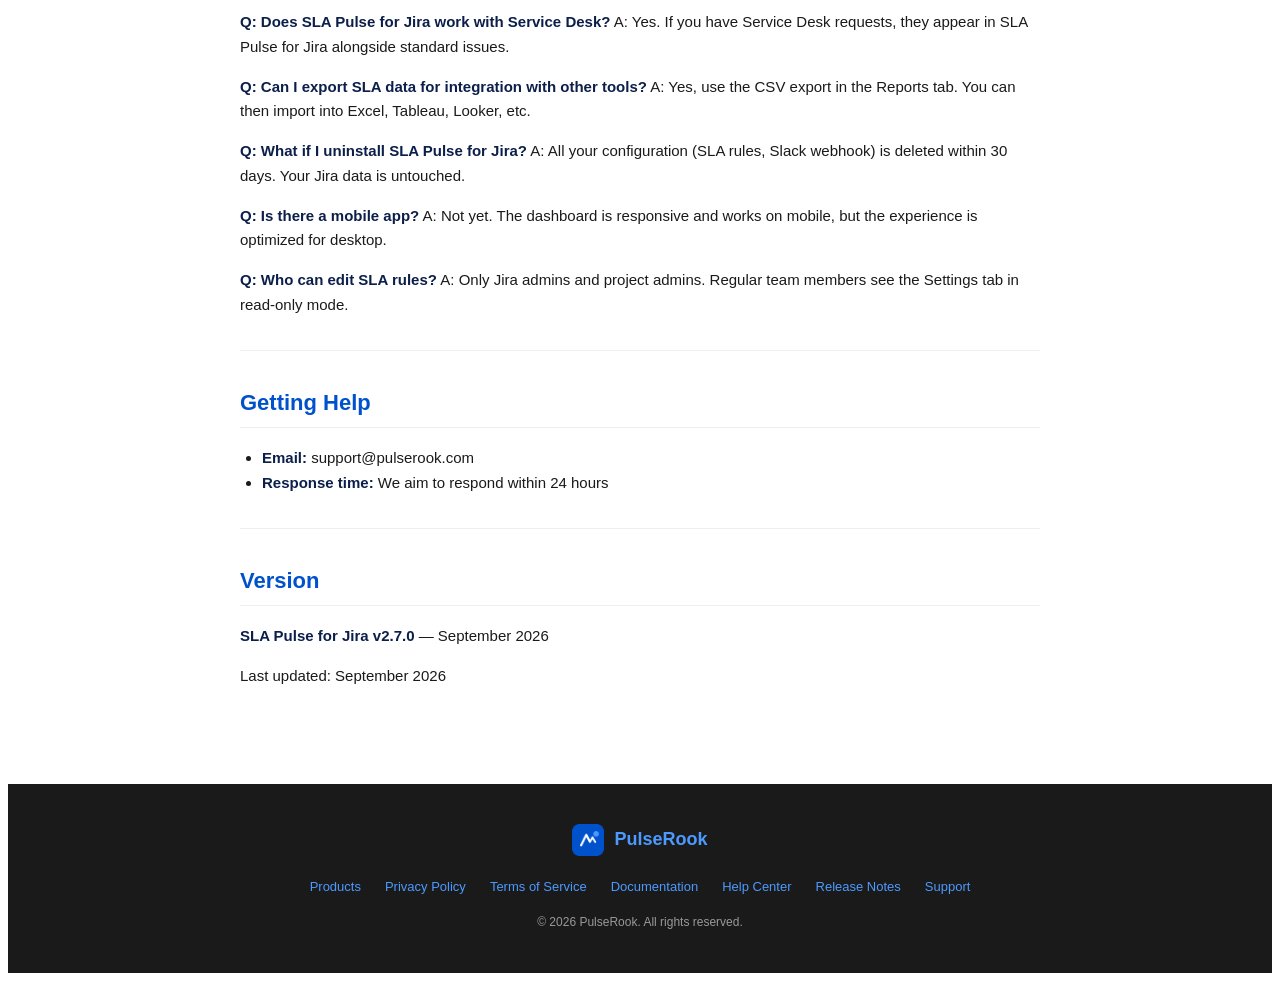
==== commit 35853c47: "Website 2.9.0: release notes, rules docs, SLA rules PDF, help center cleanup - release-notes.html: a" ====
--- a/documentation.html
+++ b/documentation.html
@@ -53,7 +53,7 @@
 <h3>First-Time Setup (30-second onboarding)</h3>
 <ol>
 <li>Go to <strong>Settings</strong> tab</li>
-<li>Under <strong>SLA Rules</strong>, set your SLA hours per priority level:</li>
+<li>Under <strong>SLA Rules</strong>, set your SLA hours by issue type and then by priority level (each project can also have its own rules, see "SLA rules per project" below):</li>
 <li>Highest: e.g., 4 hours</li>
 <li>High: e.g., 8 hours</li>
 <li>Medium: e.g., 24 hours</li>
@@ -146,8 +146,8 @@
 <hr />
 <h3>6. Settings Tab</h3>
 <p><strong>Configuration and permissions.</strong></p>
-<p><strong>SLA Rules (Jira admin only):</strong>
-- Editable per-priority SLA hours (Highest / High / Medium / Low / Lowest)
+<p><strong>SLA Rules (Jira administrators for the site default, project administrators for their project):</strong>
+- Editable SLA hours by issue type, then by priority (Highest / High / Medium / Low / Lowest, and any other priority)
 - Click the number to edit; click <strong>Save SLA Rules</strong> when done
 - Changes apply immediately to all issues</p>
 <p><strong>Slack Integration (admin only):</strong>
@@ -161,6 +161,57 @@
 <p><strong>Permissions:</strong>
 - If you're not a Jira admin, the Settings tab shows read-only. You'll see a banner: "Read-only view. Jira admin permission required to change settings."</p>
 <p><strong>How to use:</strong> Jira admins: set up SLA rules on day one, then review quarterly. Connect Slack early so the team gets alerts. Non-admins: reference SLA rules here to understand the expectations.</p>
+<hr />
+<h2>SLA rules per project</h2>
+<p>Each project can have its own SLA targets, set in hours by issue type and then by priority. Projects without their own rules follow the site default.</p>
+<p><strong>Default targets</strong> (before anyone changes them):</p>
+<ul>
+<li>Highest: 12 hours</li>
+<li>High: 24 hours</li>
+<li>Medium: 36 hours</li>
+<li>Low: 48 hours</li>
+<li>Lowest: 72 hours</li>
+<li>Any other priority: 60 hours</li>
+</ul>
+<p><strong>Who can change them:</strong></p>
+<ul>
+<li>Jira administrators set the site default.</li>
+<li>A project's administrators set that project's rules.</li>
+<li>Everyone else sees the rules read-only.</li>
+</ul>
+<p>Resetting a project returns it to the site default. Jira organization admins who are not Jira admins cannot edit.</p>
+<p><strong>Note:</strong> SLA Pulse uses its own rules and does not read Jira Service Management's built-in SLA goals, so numbers can differ.</p>
+<p><a class="btn btn-primary" href="assets/SLA-Pulse-for-Jira-SLA-Rules.pdf" download="SLA-Pulse-for-Jira-SLA-Rules.pdf" rel="noopener">Download the SLA rules (PDF)</a></p>
+<hr />
+<h2>Working hours and holidays</h2>
+<p>By default the SLA clock runs 24/7. You can optionally set a working-hours calendar for the whole site or for a single project.</p>
+<ul>
+<li>Choose a time zone.</li>
+<li>Choose the working days, and the start and end time for each day.</li>
+<li>Add holidays by date.</li>
+</ul>
+<p>Shifts that run overnight (for example 22:00 to 06:00) are not supported.</p>
+<hr />
+<h2>Pause the clock</h2>
+<p>Each project can choose statuses that pause the SLA clock, such as "Waiting for customer". Pause is set per project only, and no status is selected by default.</p>
+<ul>
+<li>A paused issue keeps its On track or Near breach status and shows a Paused tag.</li>
+<li>No Slack alerts are sent for an issue while it is paused.</li>
+<li>An issue resolved while it is in a paused status stops at its resolution time.</li>
+</ul>
+<hr />
+<h2>How outcomes and compliance are calculated</h2>
+<p>Every issue has one of four outcomes:</p>
+<ul>
+<li><strong>Met</strong> — finished within its SLA hours.</li>
+<li><strong>Breached</strong> — over its SLA hours. Breaches use exact time, not rounded hours.</li>
+<li><strong>Near breach</strong> — open, not yet breached, and 25% of the SLA time or less is left (never less than 2 hours).</li>
+<li><strong>On track</strong> — open, not yet breached, and outside the near-breach window.</li>
+</ul>
+<p><strong>Compliance</strong> = Met / (Met + Breached). It shows N/A when nothing has been decided yet.</p>
+<p><strong>MTTA</strong> (mean time to acknowledge) is the time from creation to the first public comment by someone other than the reporter. Internal notes and app comments do not count.</p>
+<p><strong>MTTR</strong> (mean time to resolution) is shown as both the mean and the median.</p>
+<p><strong>Period selector:</strong> choose 7, 30 or 90 days.</p>
 <hr />
 <h2>Common Workflows</h2>
 <h3>"I need to show SLA health to my boss"</h3>
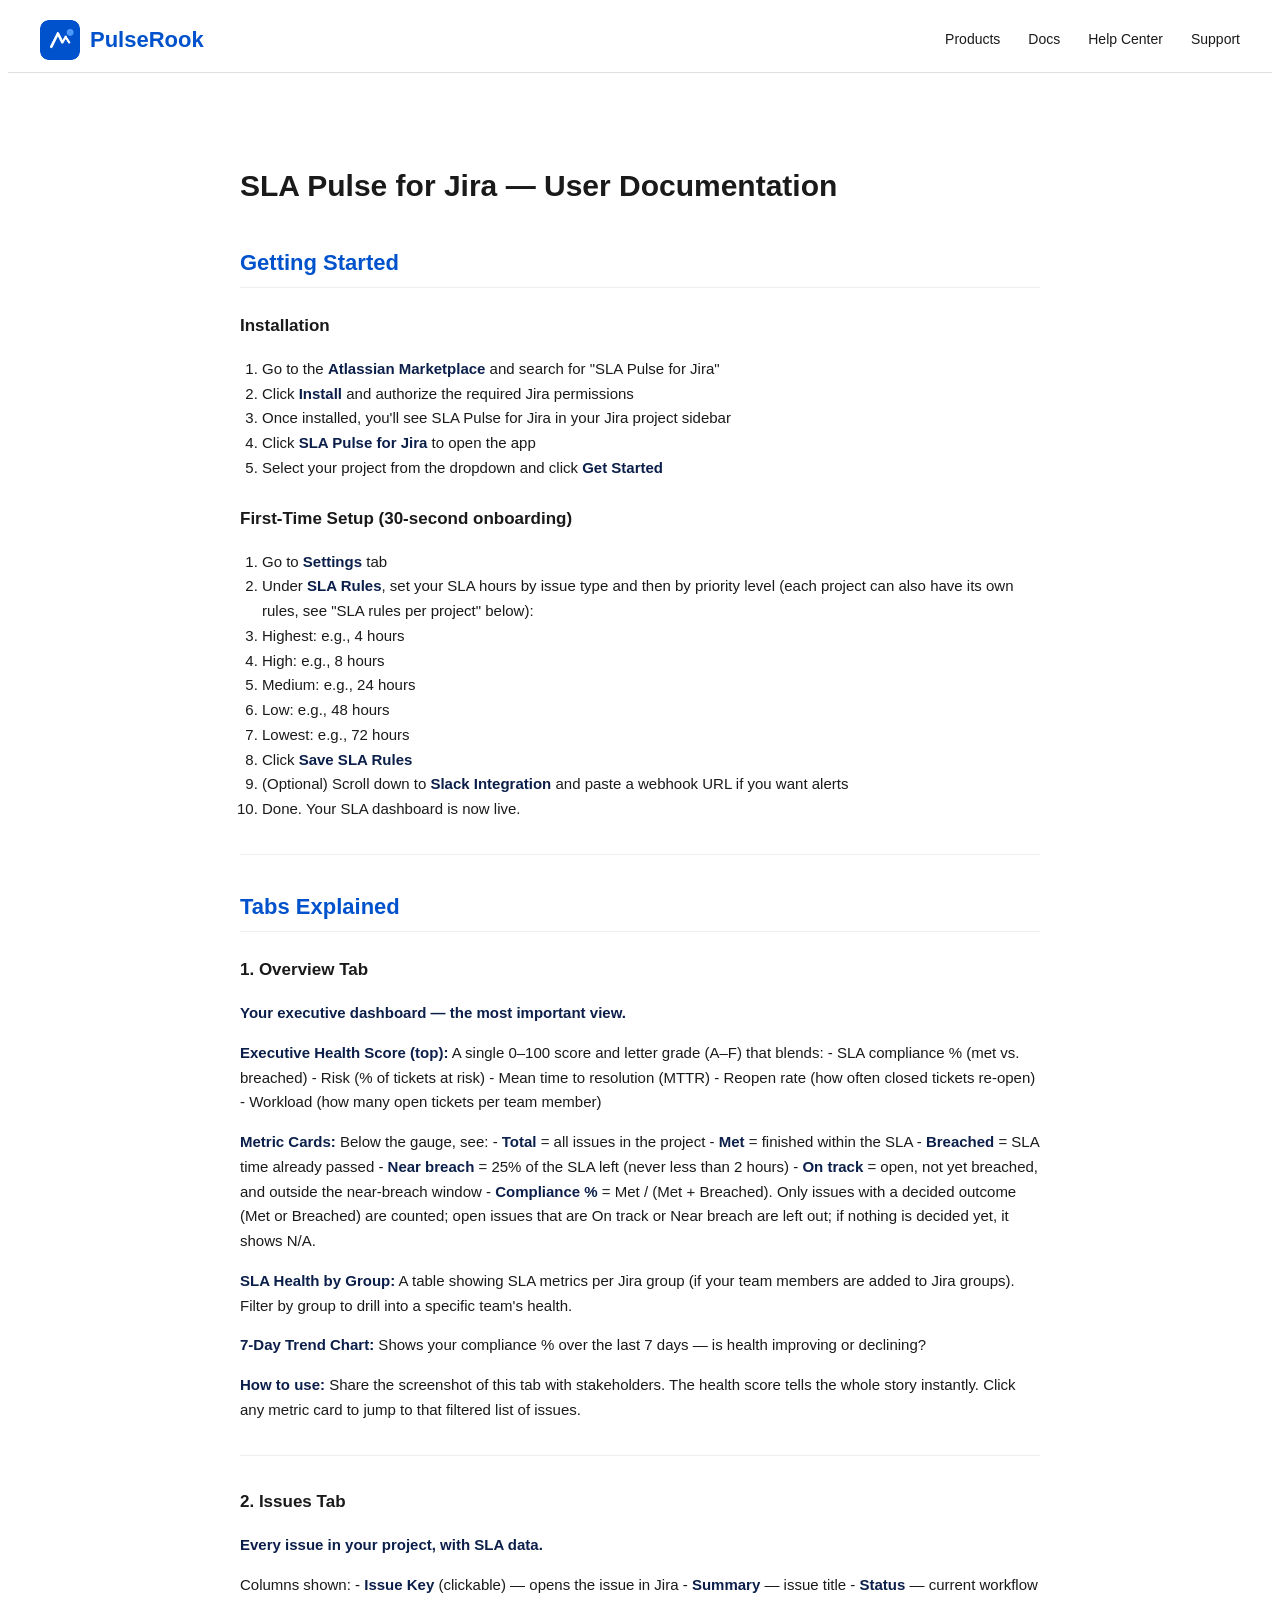
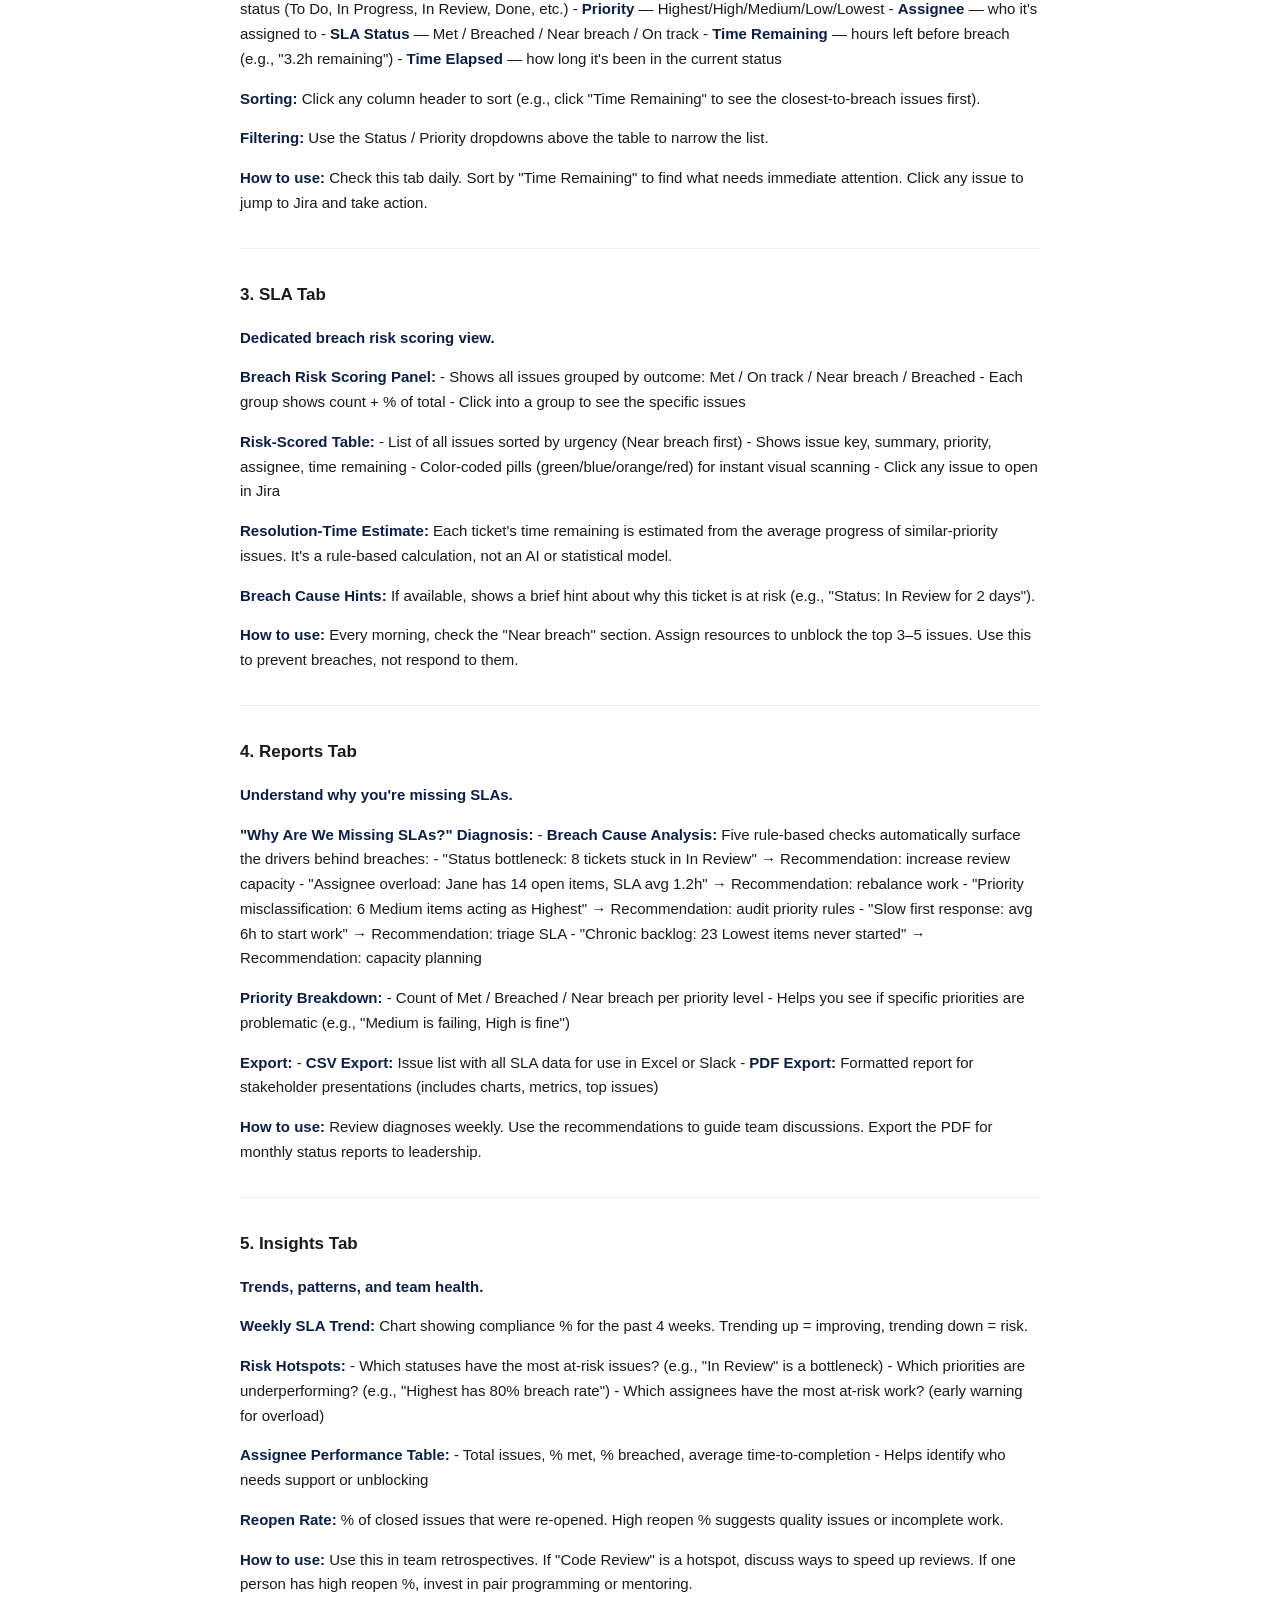
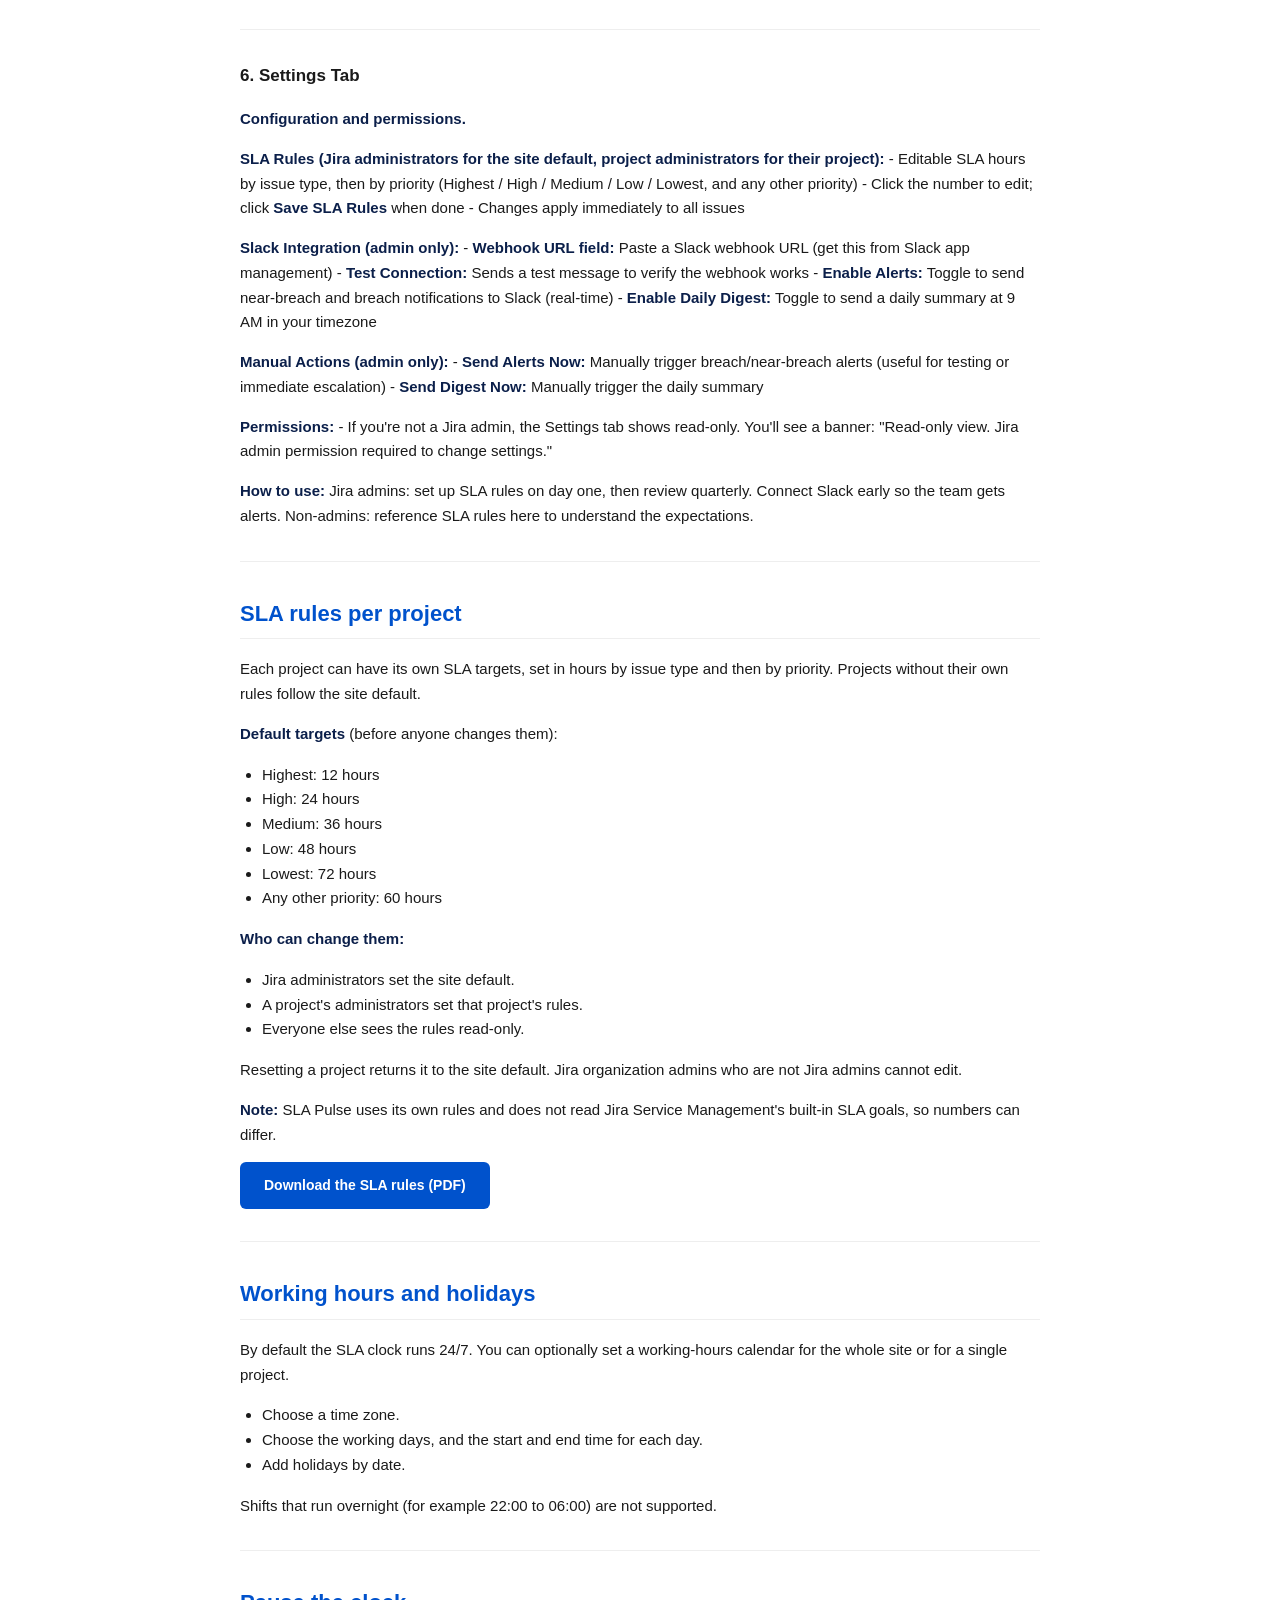
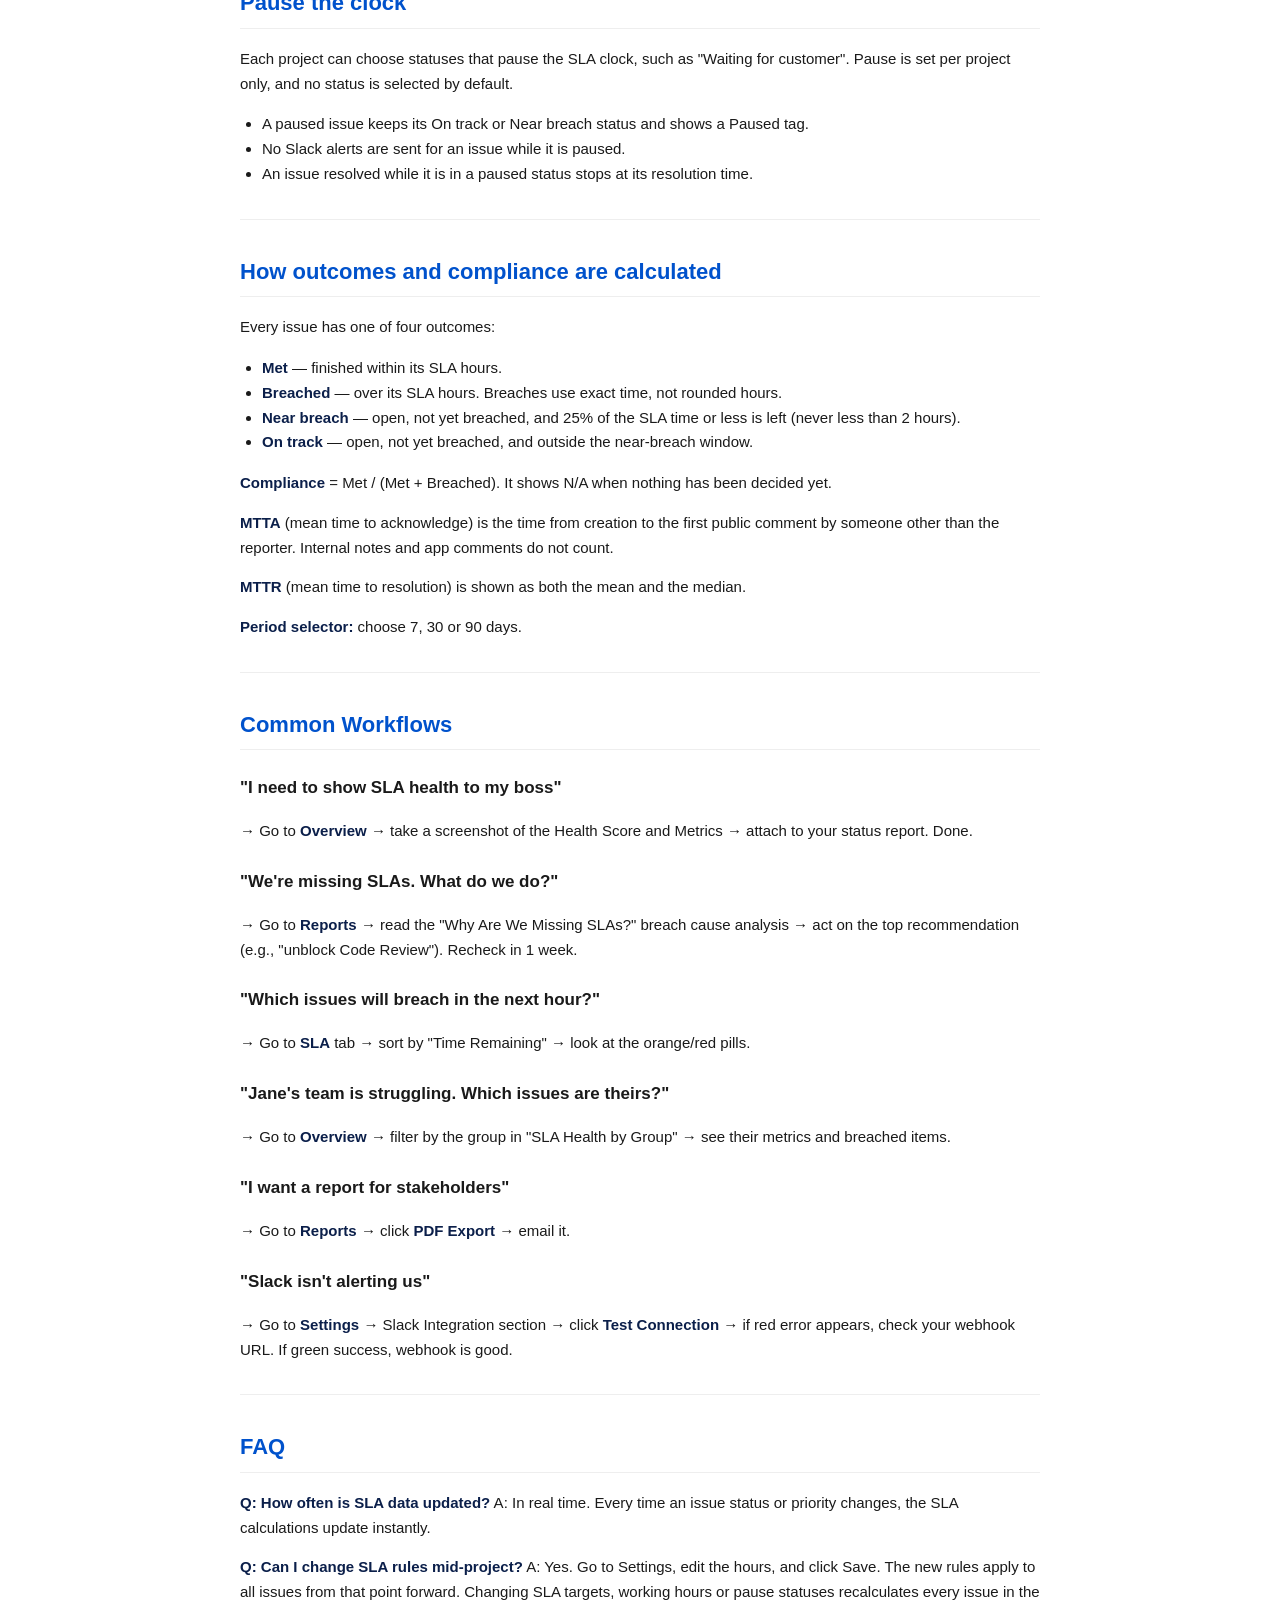
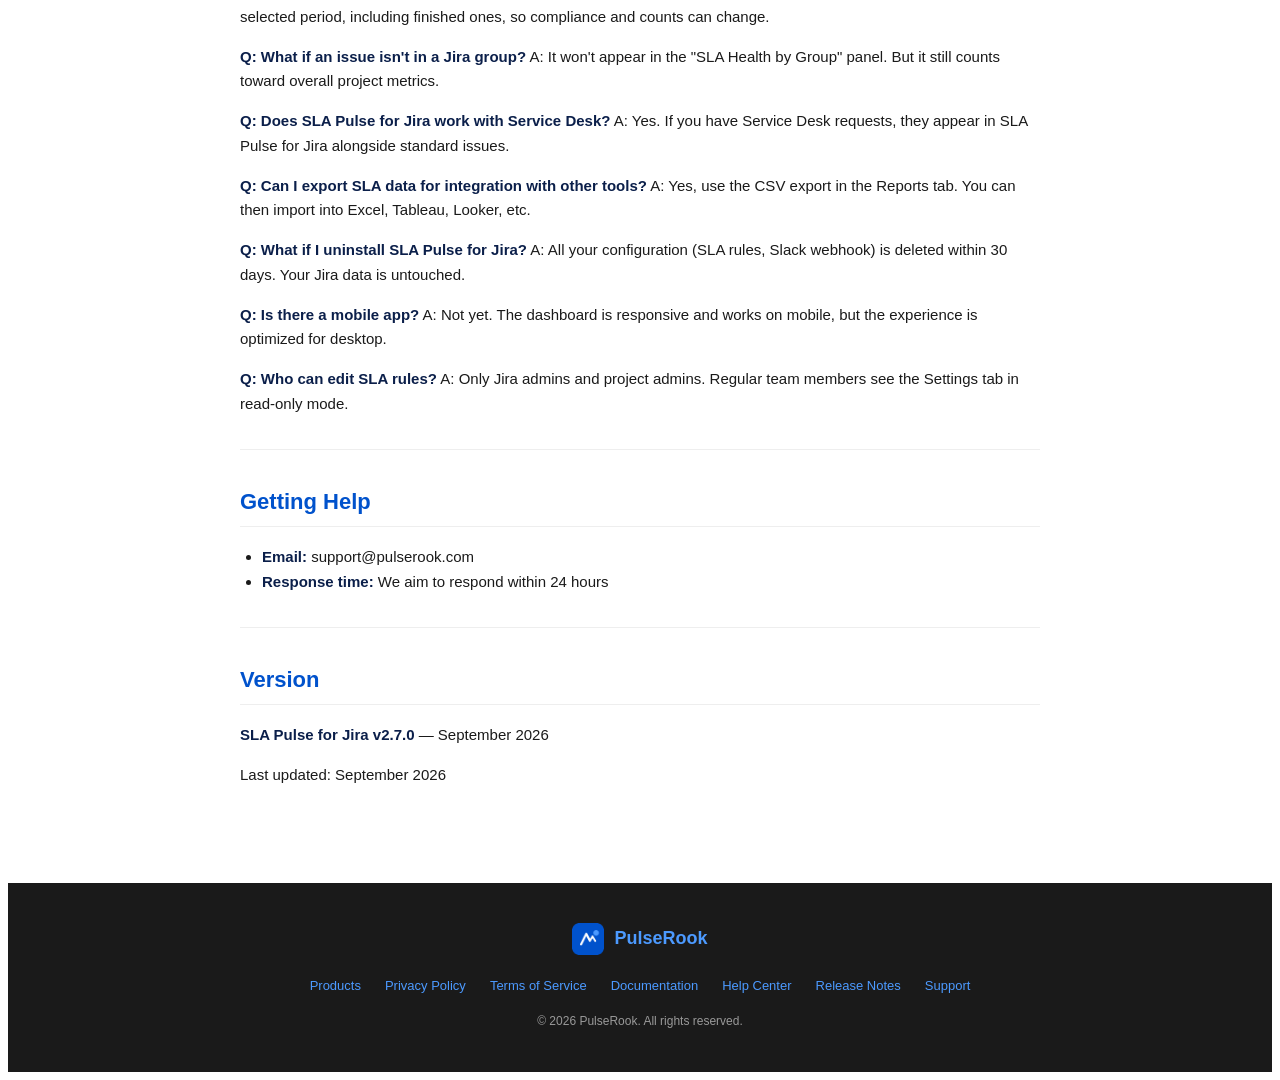
==== commit 4c0cd1d8: "Update outcome/compliance wording and per-project rules statements - documentation.html: replace Hea" ====
--- a/documentation.html
+++ b/documentation.html
@@ -75,11 +75,11 @@
 - Workload (how many open tickets per team member)</p>
 <p><strong>Metric Cards:</strong> Below the gauge, see:
 - <strong>Total</strong> = all issues in the project
-- <strong>Healthy</strong> = on track to meet SLA
-- <strong>Moderate</strong> = within 75% of SLA time
-- <strong>At Risk</strong> = within 25% of SLA time, will breach soon
+- <strong>Met</strong> = finished within the SLA
 - <strong>Breached</strong> = SLA time already passed
-- <strong>Compliance %</strong> = (Healthy + Moderate) / Total</p>
+- <strong>Near breach</strong> = 25% of the SLA left (never less than 2 hours)
+- <strong>On track</strong> = open, not yet breached, and outside the near-breach window
+- <strong>Compliance %</strong> = Met / (Met + Breached). Only issues with a decided outcome (Met or Breached) are counted; open issues that are On track or Near breach are left out; if nothing is decided yet, it shows N/A.</p>
 <p><strong>SLA Health by Group:</strong> A table showing SLA metrics per Jira group (if your team members are added to Jira groups). Filter by group to drill into a specific team's health.</p>
 <p><strong>7-Day Trend Chart:</strong> Shows your compliance % over the last 7 days — is health improving or declining?</p>
 <p><strong>How to use:</strong> Share the screenshot of this tab with stakeholders. The health score tells the whole story instantly. Click any metric card to jump to that filtered list of issues.</p>
@@ -92,7 +92,7 @@
 - <strong>Status</strong> — current workflow status (To Do, In Progress, In Review, Done, etc.)
 - <strong>Priority</strong> — Highest/High/Medium/Low/Lowest
 - <strong>Assignee</strong> — who it's assigned to
-- <strong>SLA Status</strong> — Met / Moderate / At Risk / Breached
+- <strong>SLA Status</strong> — Met / Breached / Near breach / On track
 - <strong>Time Remaining</strong> — hours left before breach (e.g., "3.2h remaining")
 - <strong>Time Elapsed</strong> — how long it's been in the current status</p>
 <p><strong>Sorting:</strong> Click any column header to sort (e.g., click "Time Remaining" to see the closest-to-breach issues first).</p>
@@ -102,17 +102,17 @@
 <h3>3. SLA Tab</h3>
 <p><strong>Dedicated breach risk scoring view.</strong></p>
 <p><strong>Breach Risk Scoring Panel:</strong>
-- Shows all issues grouped by risk level: Healthy (green) / Moderate (blue) / At Risk (orange) / Breached (red)
+- Shows all issues grouped by outcome: Met / On track / Near breach / Breached
 - Each group shows count + % of total
 - Click into a group to see the specific issues</p>
 <p><strong>Risk-Scored Table:</strong>
-- List of all issues sorted by urgency (At Risk first)
+- List of all issues sorted by urgency (Near breach first)
 - Shows issue key, summary, priority, assignee, time remaining
 - Color-coded pills (green/blue/orange/red) for instant visual scanning
 - Click any issue to open in Jira</p>
 <p><strong>Resolution-Time Estimate:</strong> Each ticket's time remaining is estimated from the average progress of similar-priority issues. It's a rule-based calculation, not an AI or statistical model.</p>
 <p><strong>Breach Cause Hints:</strong> If available, shows a brief hint about why this ticket is at risk (e.g., "Status: In Review for 2 days").</p>
-<p><strong>How to use:</strong> Every morning, check the "At Risk" section. Assign resources to unblock the top 3–5 issues. Use this to prevent breaches, not respond to them.</p>
+<p><strong>How to use:</strong> Every morning, check the "Near breach" section. Assign resources to unblock the top 3–5 issues. Use this to prevent breaches, not respond to them.</p>
 <hr />
 <h3>4. Reports Tab</h3>
 <p><strong>Understand why you're missing SLAs.</strong></p>
@@ -124,7 +124,7 @@
   - "Slow first response: avg 6h to start work" → Recommendation: triage SLA
   - "Chronic backlog: 23 Lowest items never started" → Recommendation: capacity planning</p>
 <p><strong>Priority Breakdown:</strong>
-- Count of Met / Breached / At Risk per priority level
+- Count of Met / Breached / Near breach per priority level
 - Helps you see if specific priorities are problematic (e.g., "Medium is failing, High is fine")</p>
 <p><strong>Export:</strong>
 - <strong>CSV Export:</strong> Issue list with all SLA data for use in Excel or Slack
@@ -231,7 +231,7 @@
 <p><strong>Q: How often is SLA data updated?</strong>
 A: In real time. Every time an issue status or priority changes, the SLA calculations update instantly.</p>
 <p><strong>Q: Can I change SLA rules mid-project?</strong>
-A: Yes. Go to Settings, edit the hours, and click Save. The new rules apply to all issues from that point forward. Older issues keep their original thresholds for consistency.</p>
+A: Yes. Go to Settings, edit the hours, and click Save. The new rules apply to all issues from that point forward. Changing SLA targets, working hours or pause statuses recalculates every issue in the selected period, including finished ones, so compliance and counts can change.</p>
 <p><strong>Q: What if an issue isn't in a Jira group?</strong>
 A: It won't appear in the "SLA Health by Group" panel. But it still counts toward overall project metrics.</p>
 <p><strong>Q: Does SLA Pulse for Jira work with Service Desk?</strong>
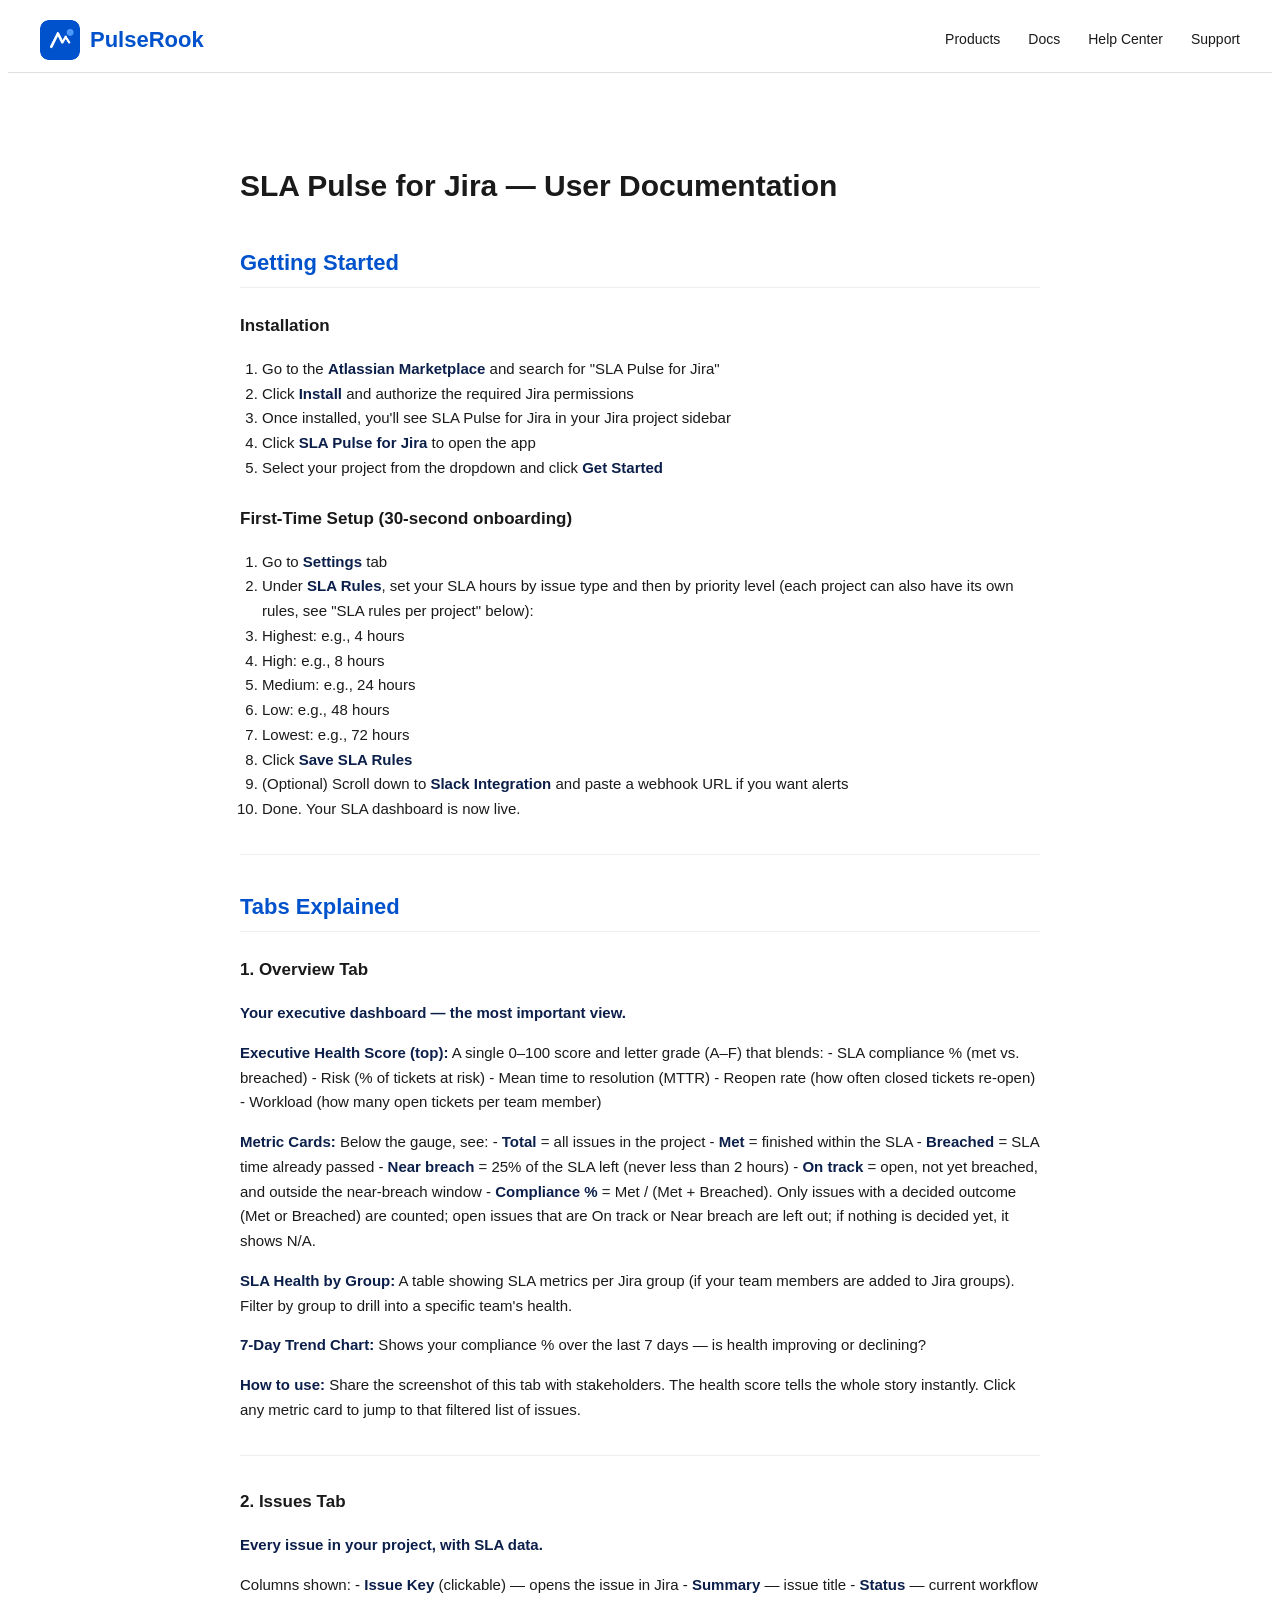
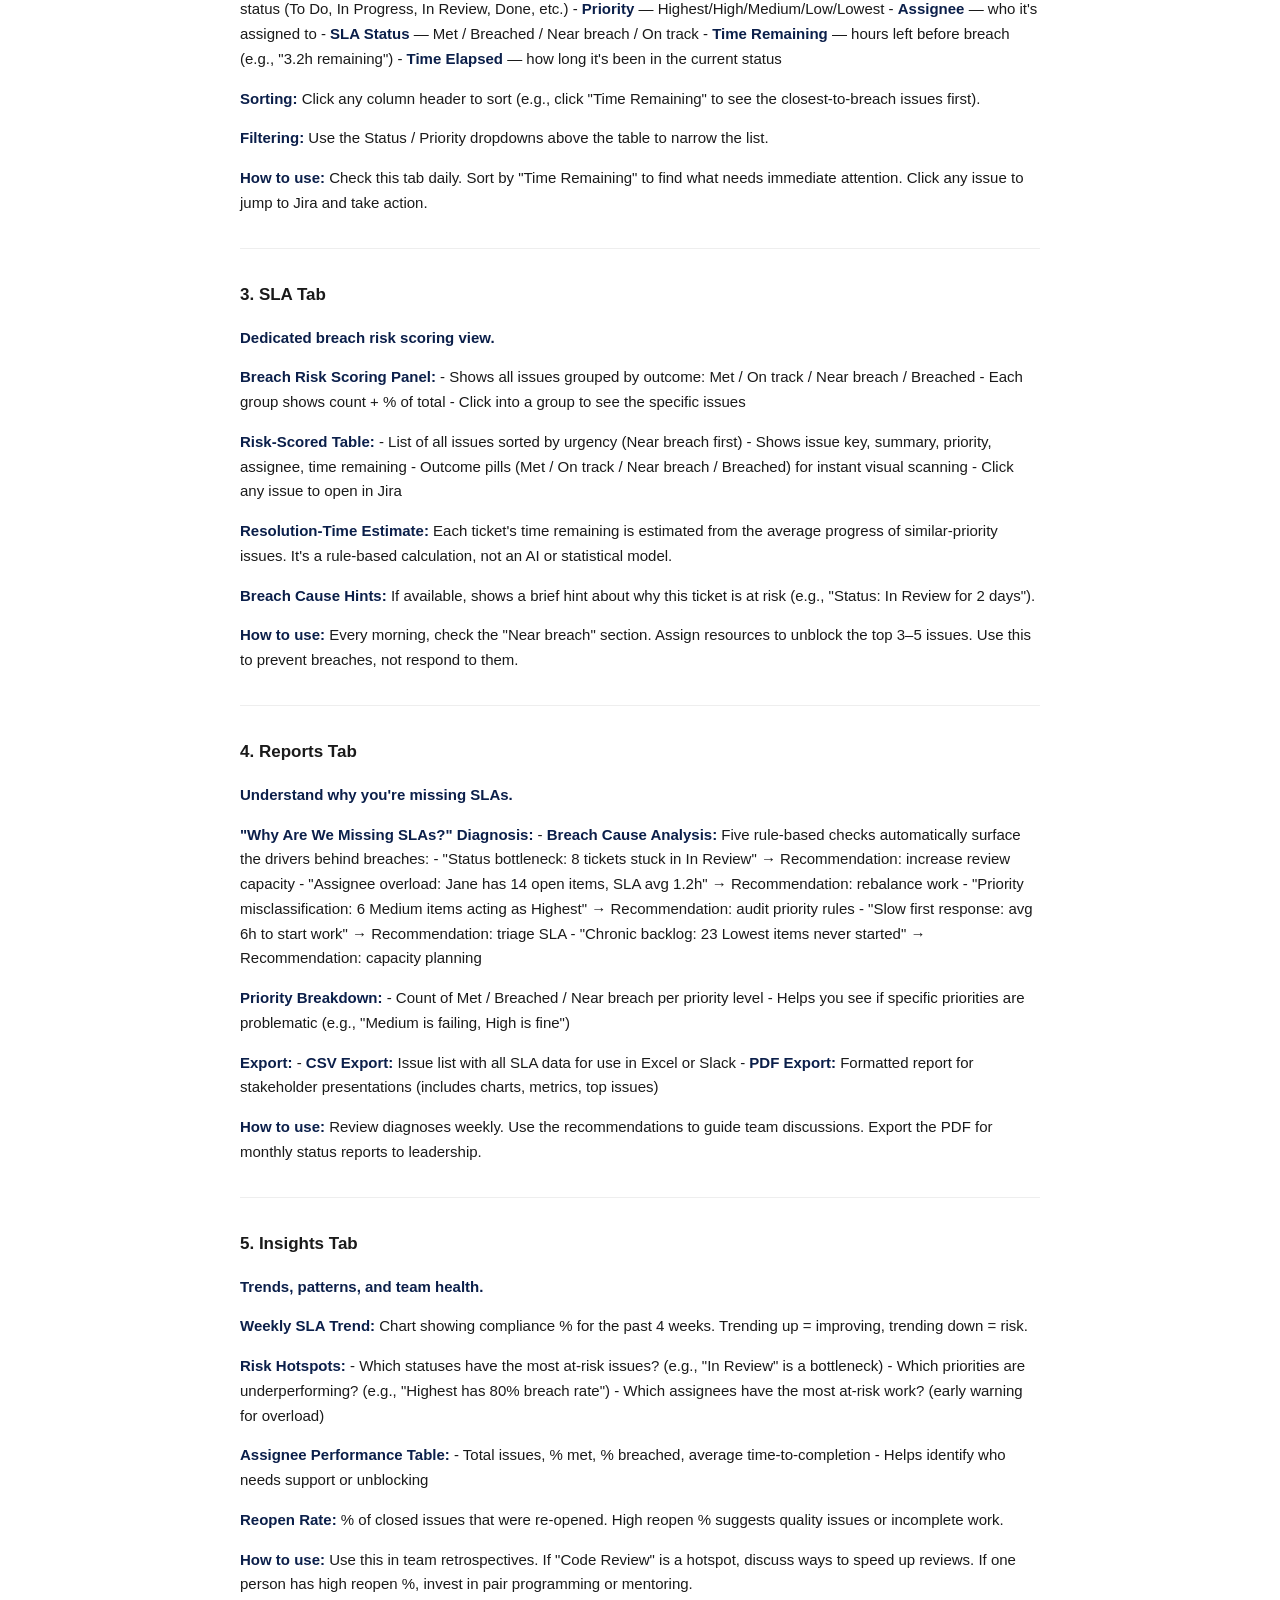
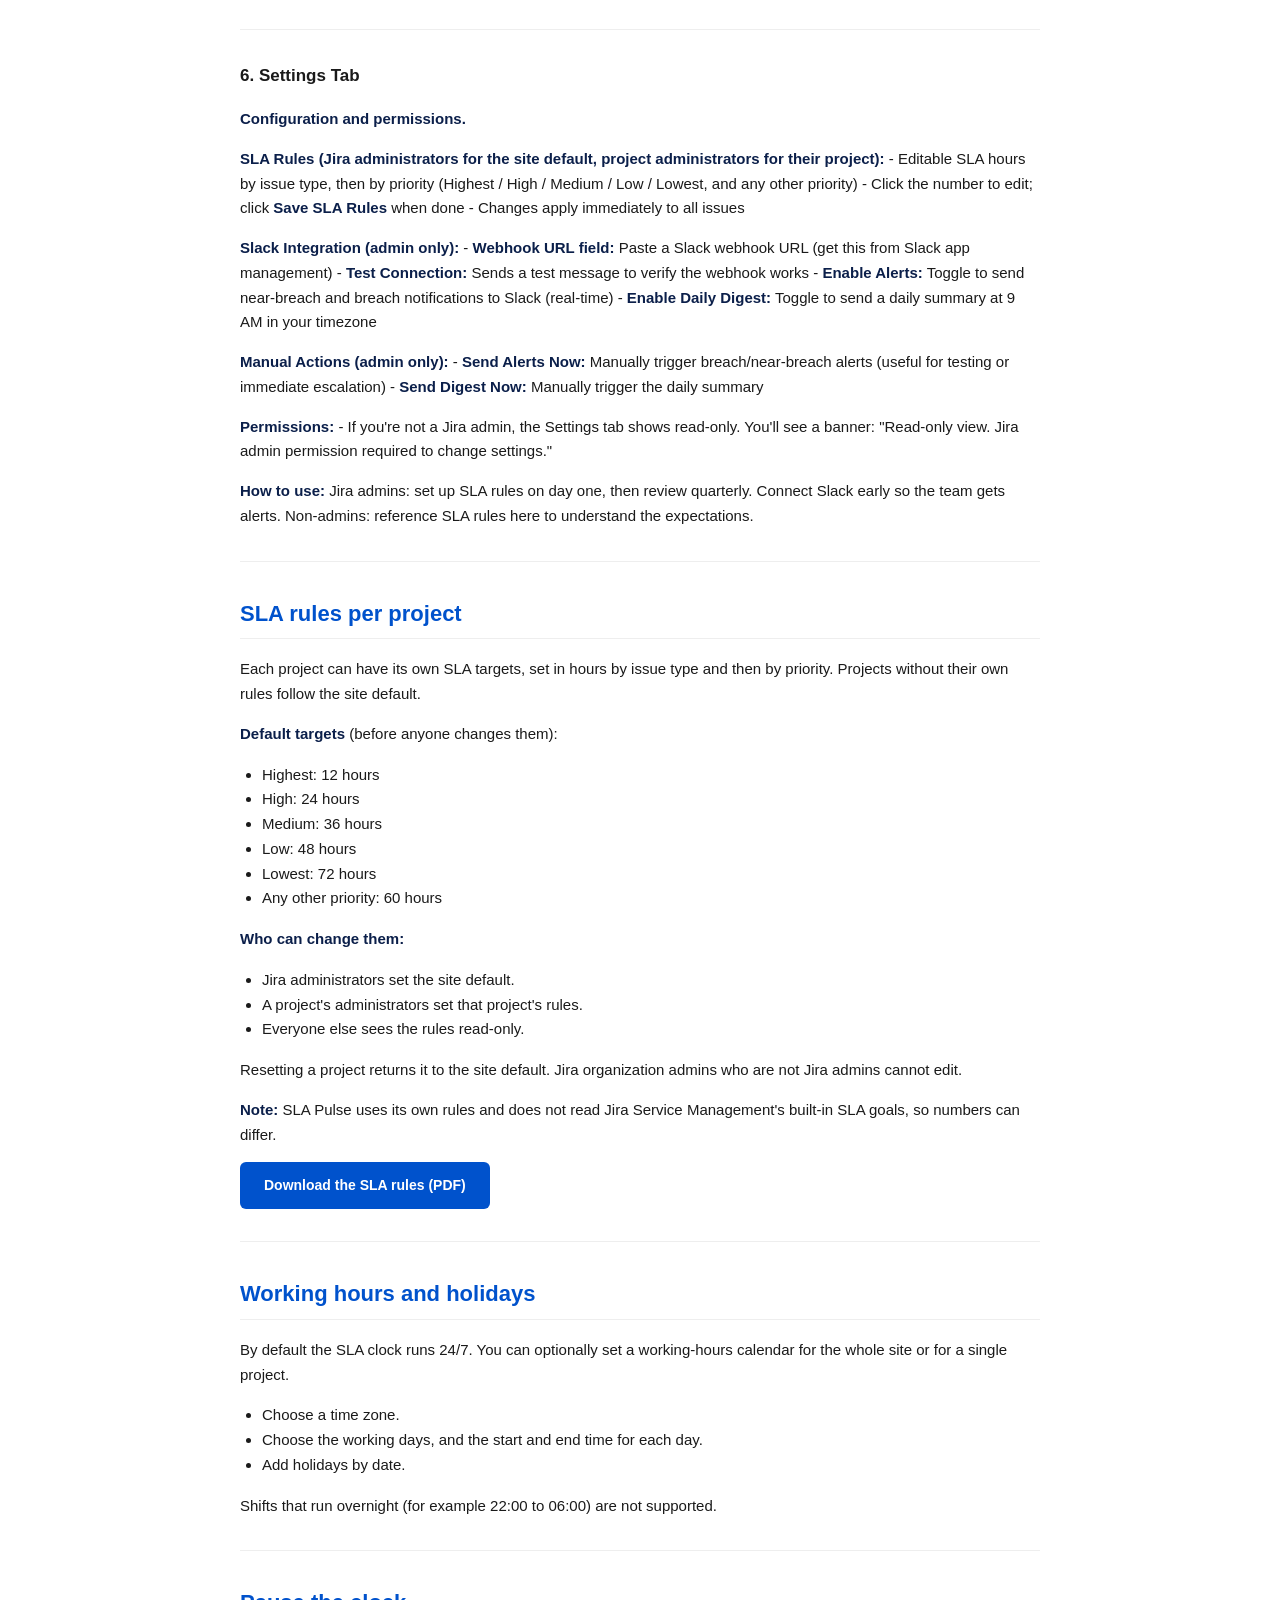
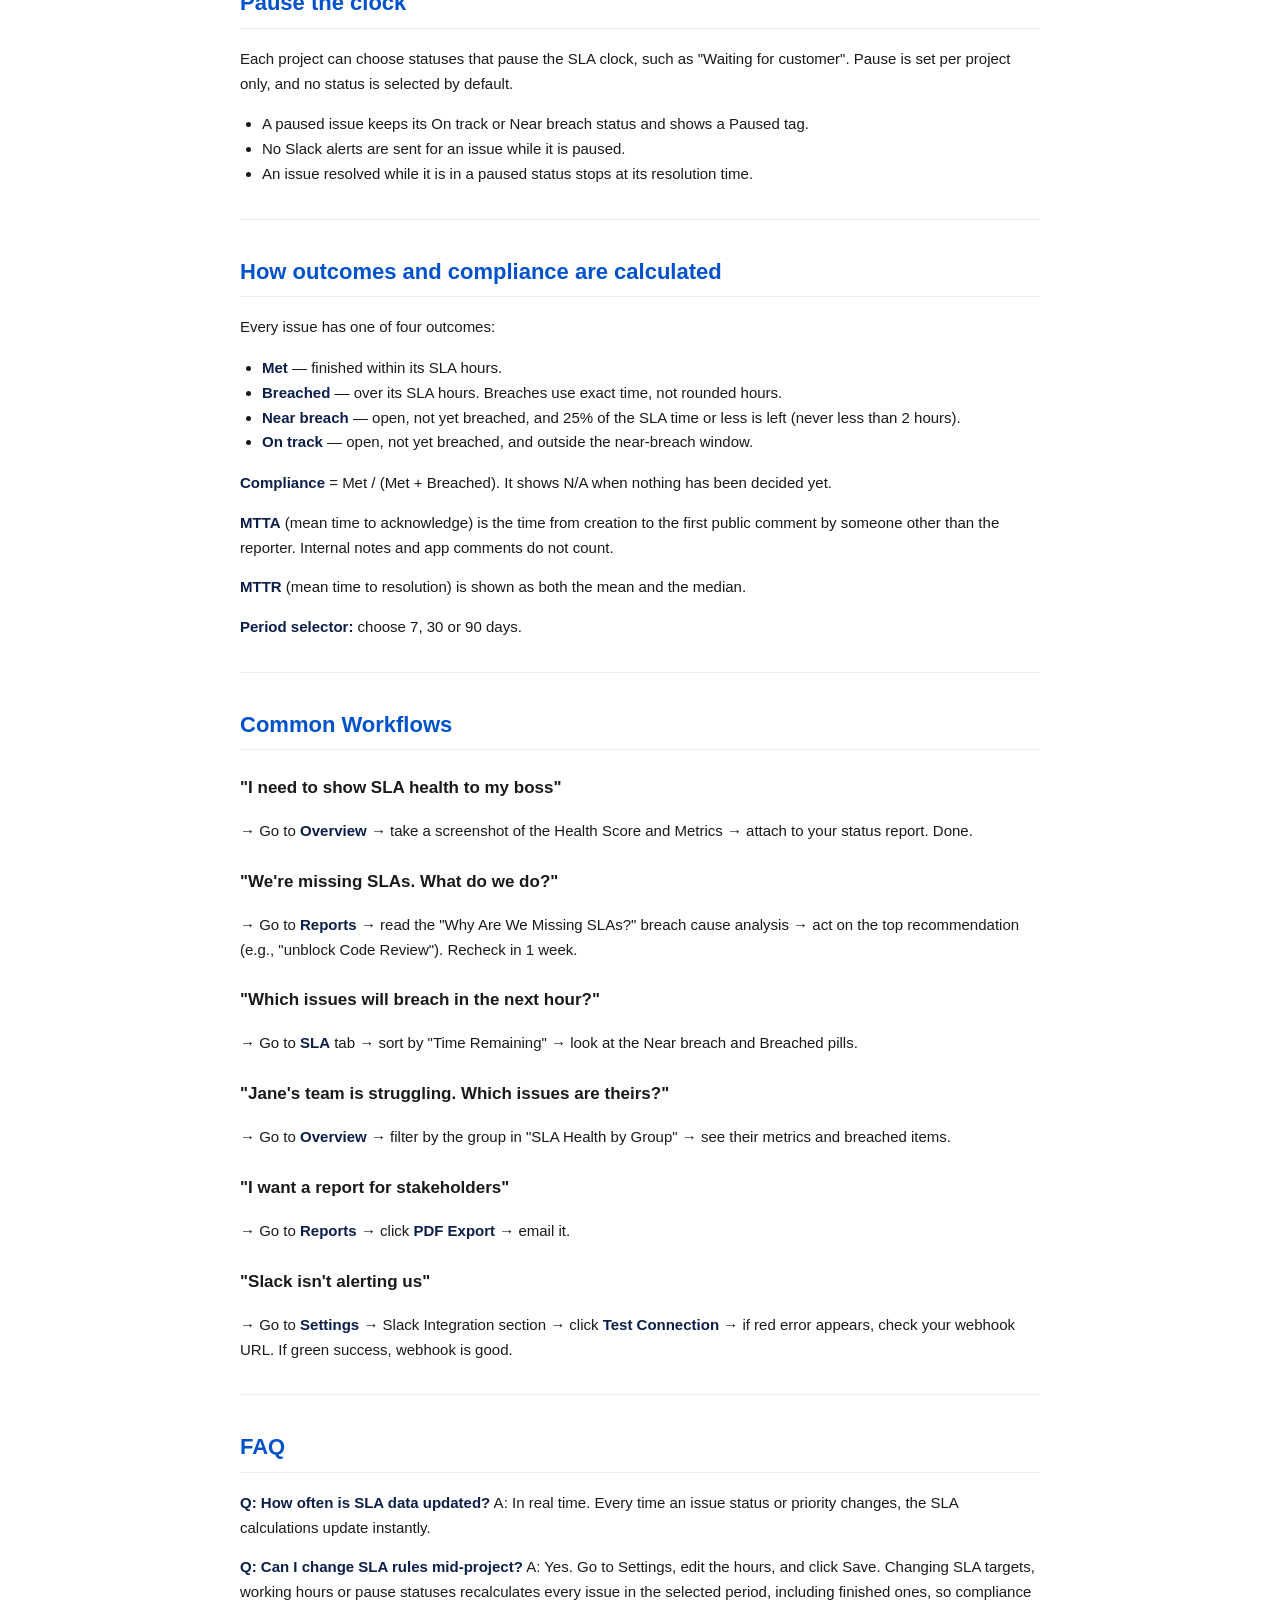
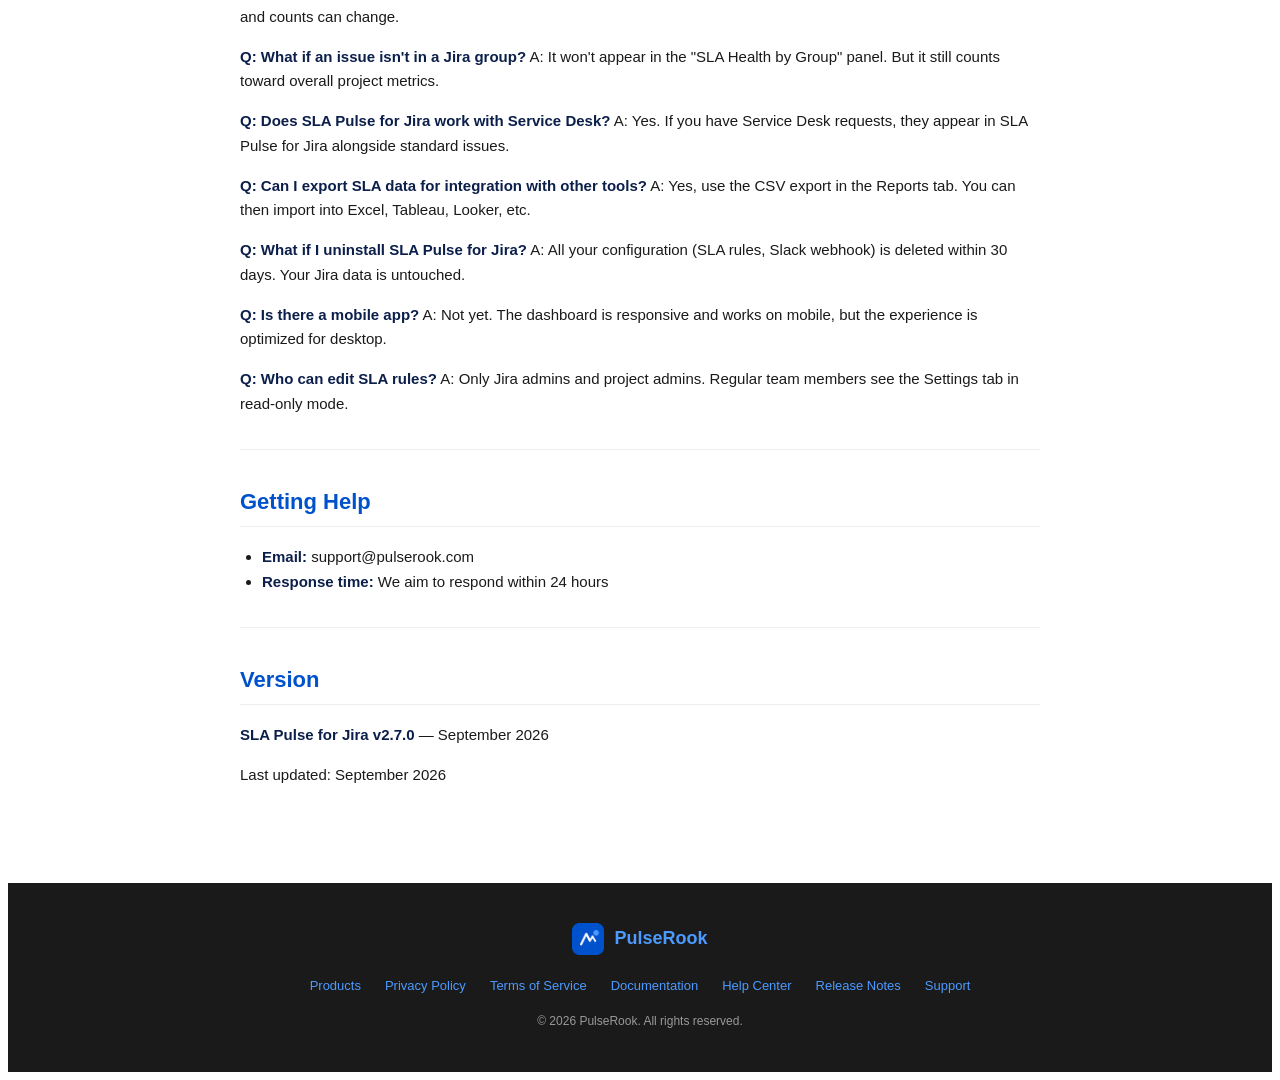
==== commit e44146c0: "Fix remaining outdated outcome, default-target and project wording - documentation.html: drop leftov" ====
--- a/documentation.html
+++ b/documentation.html
@@ -108,7 +108,7 @@
 <p><strong>Risk-Scored Table:</strong>
 - List of all issues sorted by urgency (Near breach first)
 - Shows issue key, summary, priority, assignee, time remaining
-- Color-coded pills (green/blue/orange/red) for instant visual scanning
+- Outcome pills (Met / On track / Near breach / Breached) for instant visual scanning
 - Click any issue to open in Jira</p>
 <p><strong>Resolution-Time Estimate:</strong> Each ticket's time remaining is estimated from the average progress of similar-priority issues. It's a rule-based calculation, not an AI or statistical model.</p>
 <p><strong>Breach Cause Hints:</strong> If available, shows a brief hint about why this ticket is at risk (e.g., "Status: In Review for 2 days").</p>
@@ -219,7 +219,7 @@
 <h3>"We're missing SLAs. What do we do?"</h3>
 <p>→ Go to <strong>Reports</strong> → read the "Why Are We Missing SLAs?" breach cause analysis → act on the top recommendation (e.g., "unblock Code Review"). Recheck in 1 week.</p>
 <h3>"Which issues will breach in the next hour?"</h3>
-<p>→ Go to <strong>SLA</strong> tab → sort by "Time Remaining" → look at the orange/red pills.</p>
+<p>→ Go to <strong>SLA</strong> tab → sort by "Time Remaining" → look at the Near breach and Breached pills.</p>
 <h3>"Jane's team is struggling. Which issues are theirs?"</h3>
 <p>→ Go to <strong>Overview</strong> → filter by the group in "SLA Health by Group" → see their metrics and breached items.</p>
 <h3>"I want a report for stakeholders"</h3>
@@ -231,7 +231,7 @@
 <p><strong>Q: How often is SLA data updated?</strong>
 A: In real time. Every time an issue status or priority changes, the SLA calculations update instantly.</p>
 <p><strong>Q: Can I change SLA rules mid-project?</strong>
-A: Yes. Go to Settings, edit the hours, and click Save. The new rules apply to all issues from that point forward. Changing SLA targets, working hours or pause statuses recalculates every issue in the selected period, including finished ones, so compliance and counts can change.</p>
+A: Yes. Go to Settings, edit the hours, and click Save. Changing SLA targets, working hours or pause statuses recalculates every issue in the selected period, including finished ones, so compliance and counts can change.</p>
 <p><strong>Q: What if an issue isn't in a Jira group?</strong>
 A: It won't appear in the "SLA Health by Group" panel. But it still counts toward overall project metrics.</p>
 <p><strong>Q: Does SLA Pulse for Jira work with Service Desk?</strong>
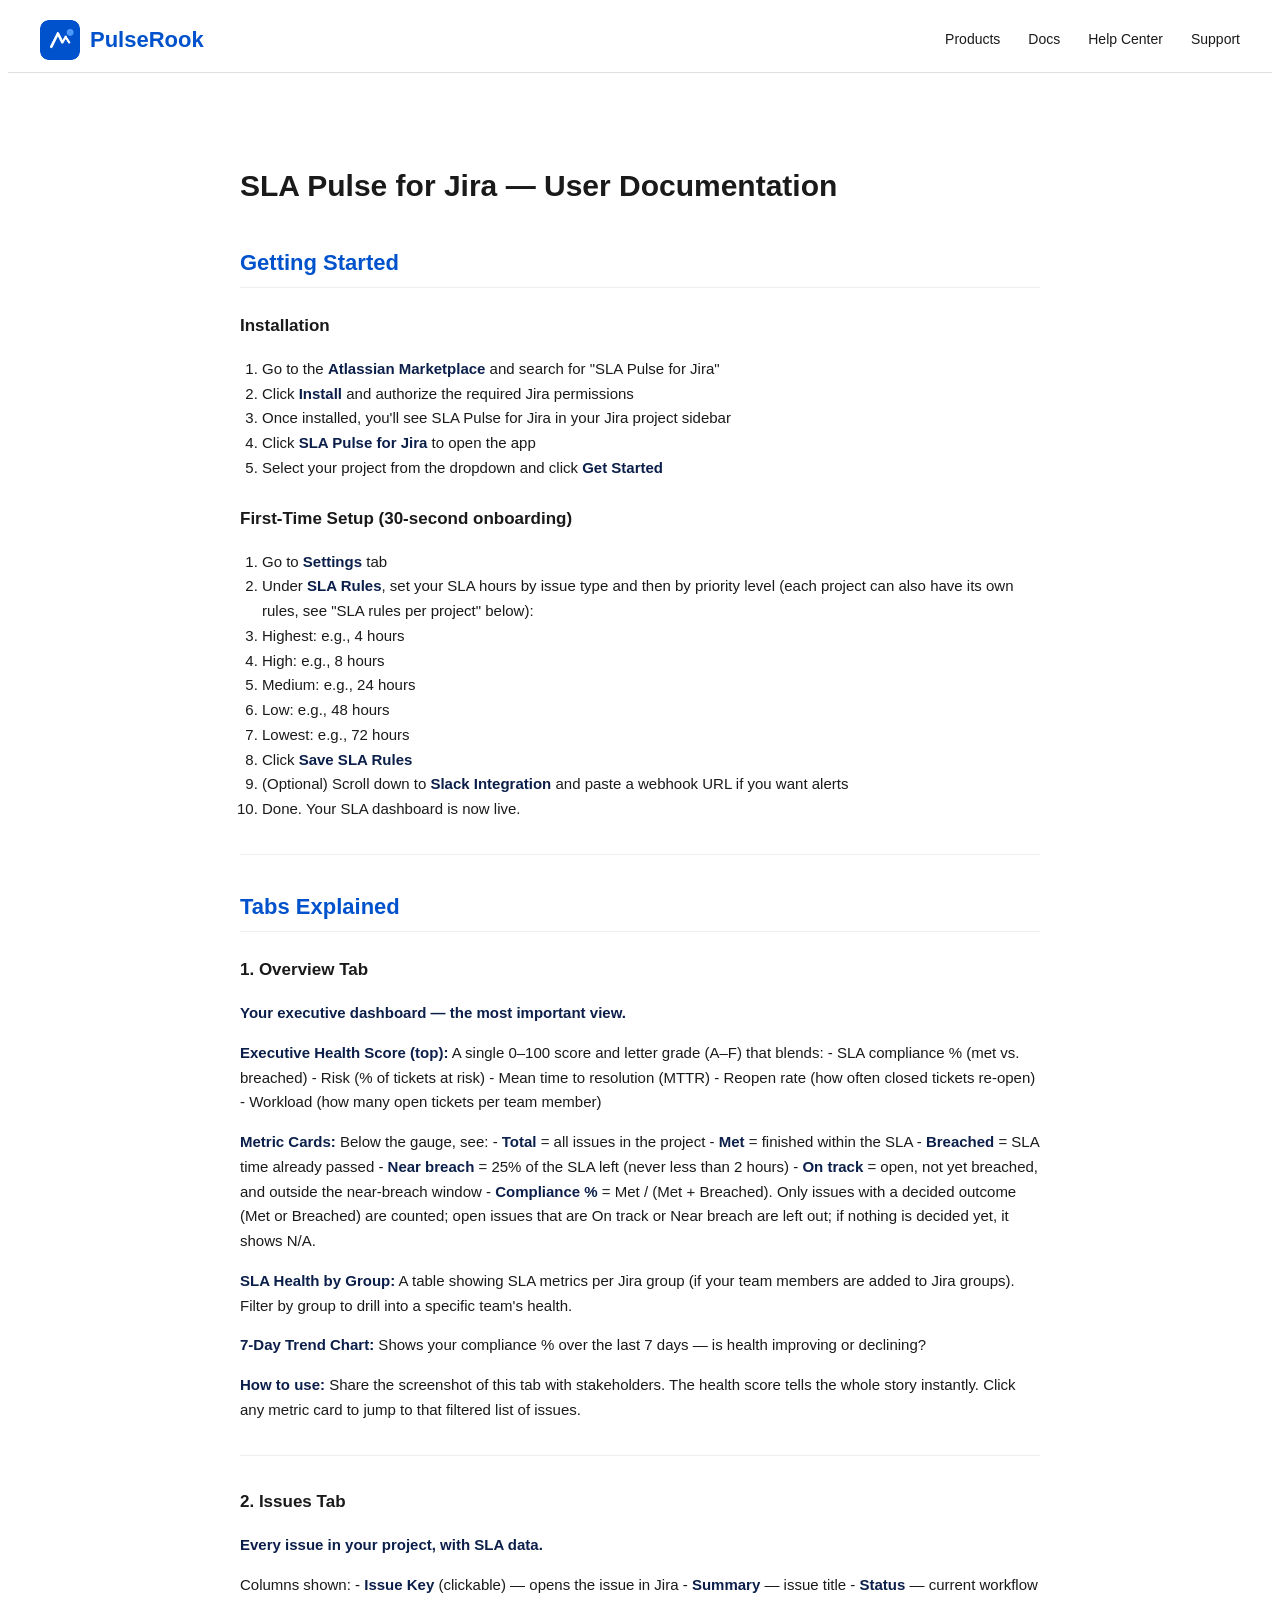
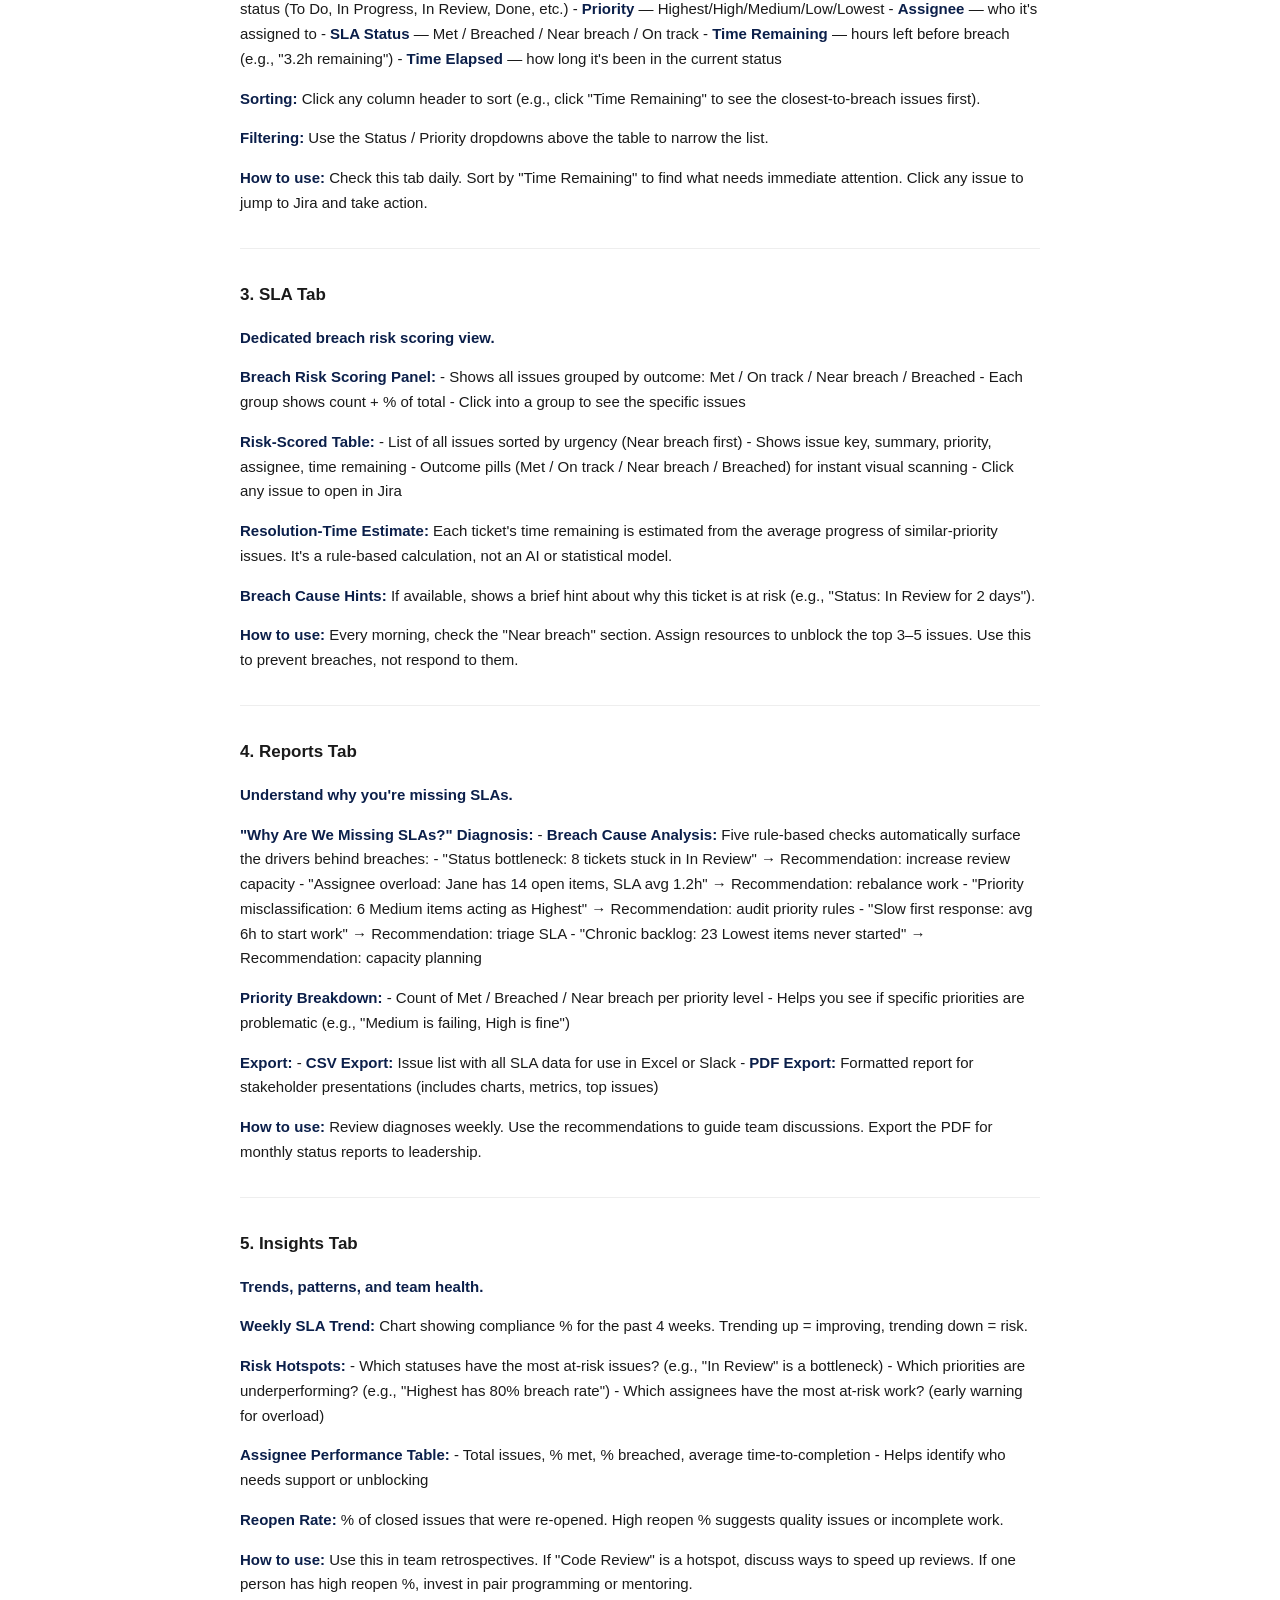
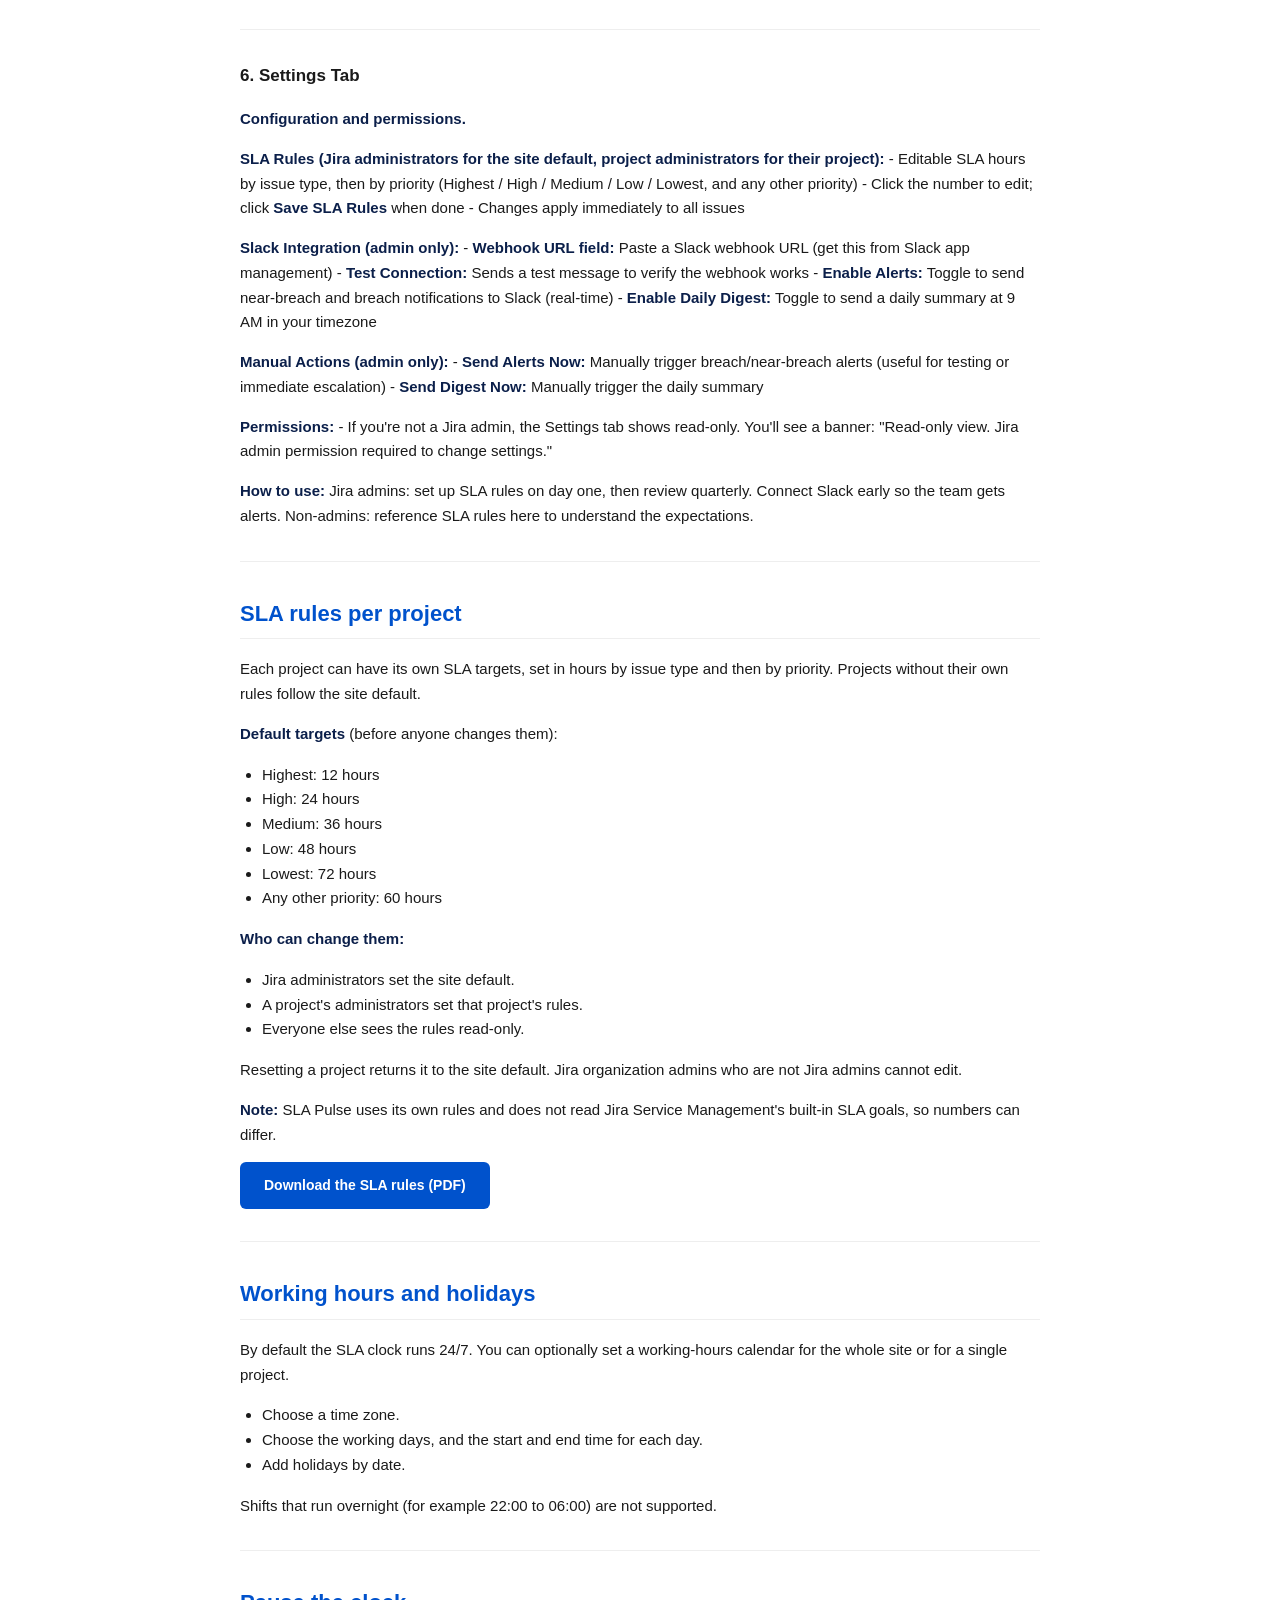
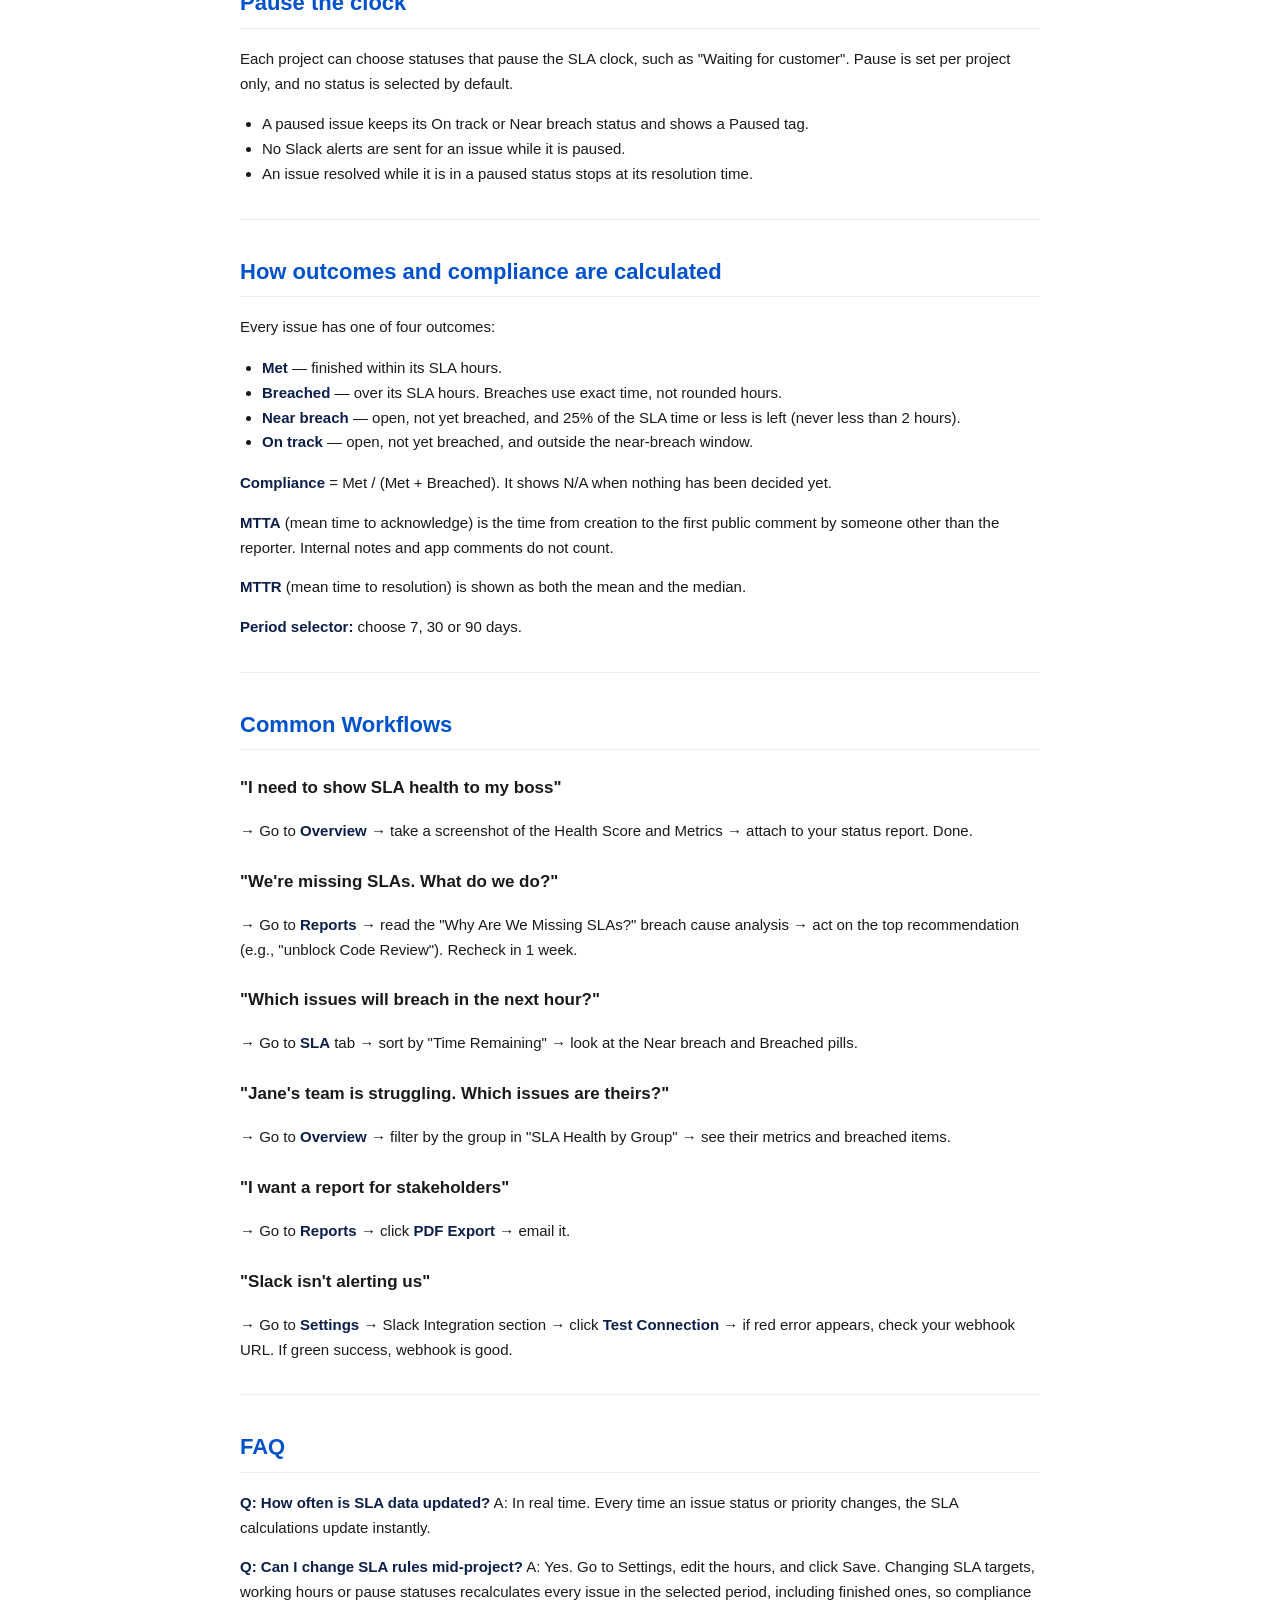
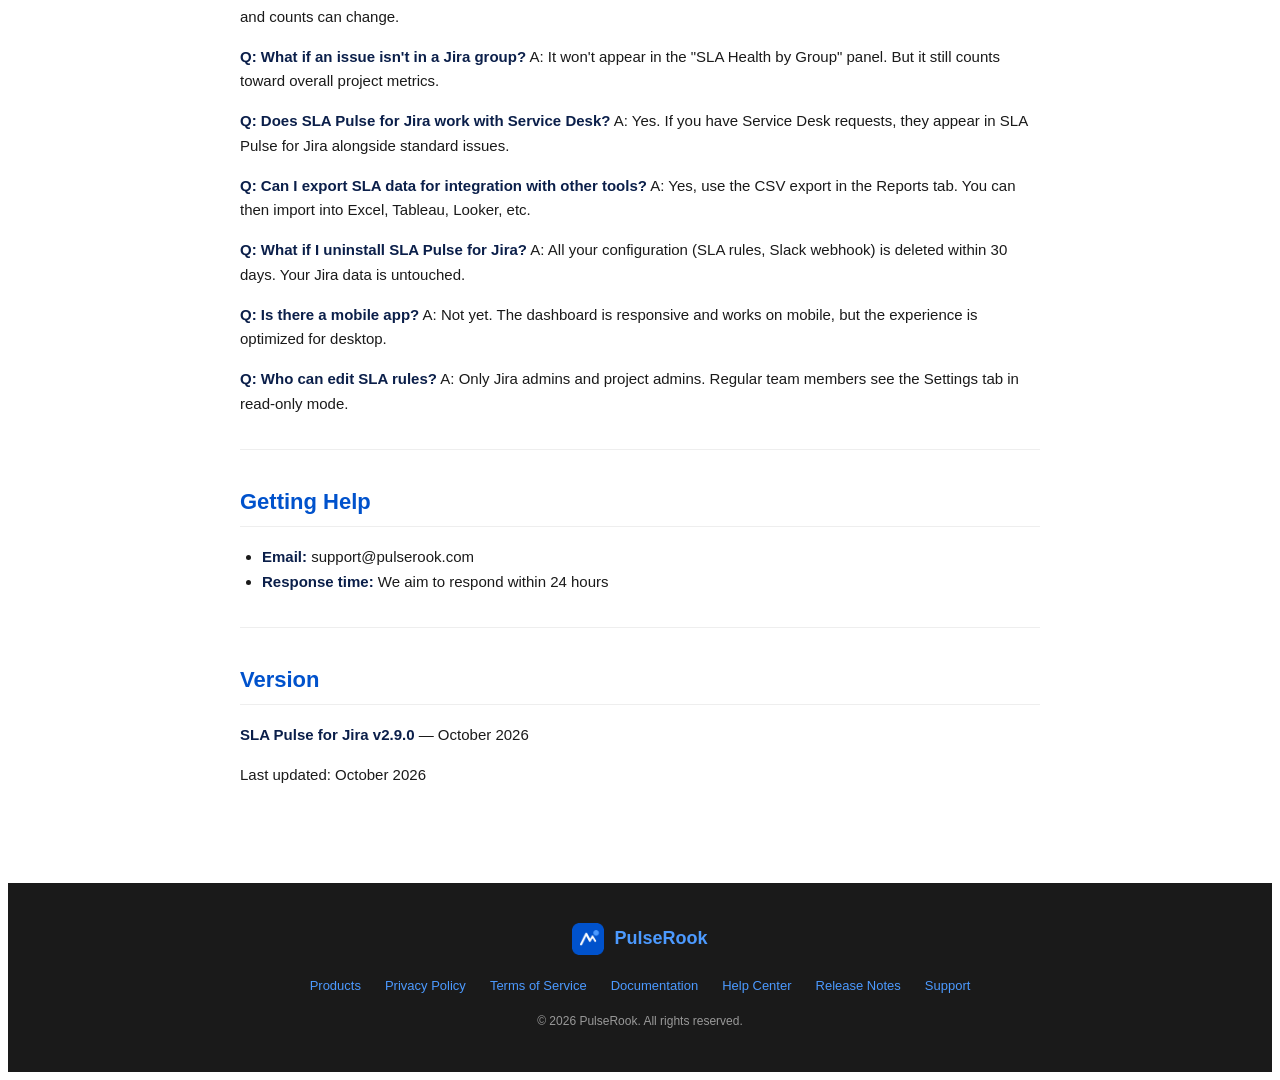
==== commit 9e4f4446: "Refresh version, roadmap and limitation copy for v2.9.0 - documentation.html: version line is v2.9.0" ====
--- a/documentation.html
+++ b/documentation.html
@@ -252,8 +252,8 @@
 </ul>
 <hr />
 <h2>Version</h2>
-<p><strong>SLA Pulse for Jira v2.7.0</strong> — September 2026</p>
-<p>Last updated: September 2026</p>
+<p><strong>SLA Pulse for Jira v2.9.0</strong> — October 2026</p>
+<p>Last updated: October 2026</p>
   </div>
   <footer class="site-footer">
     <div class="site-footer-inner">
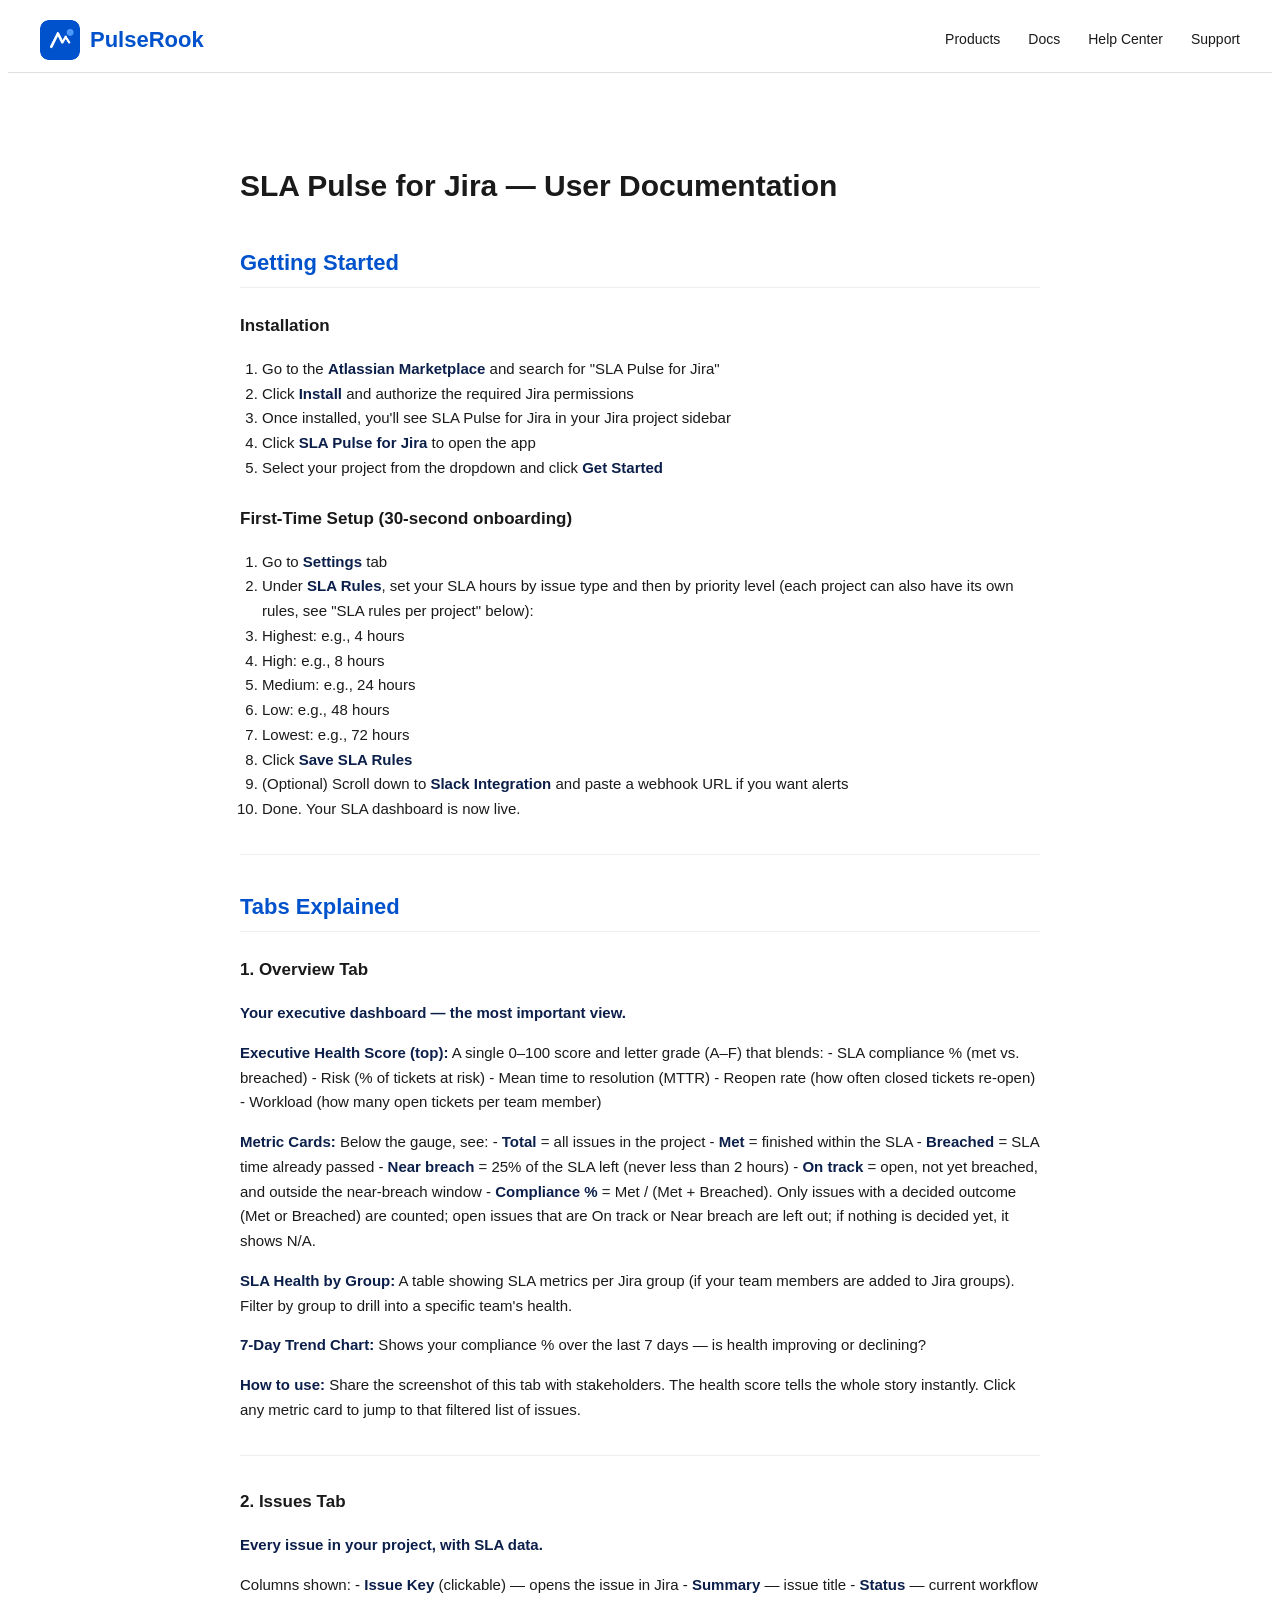
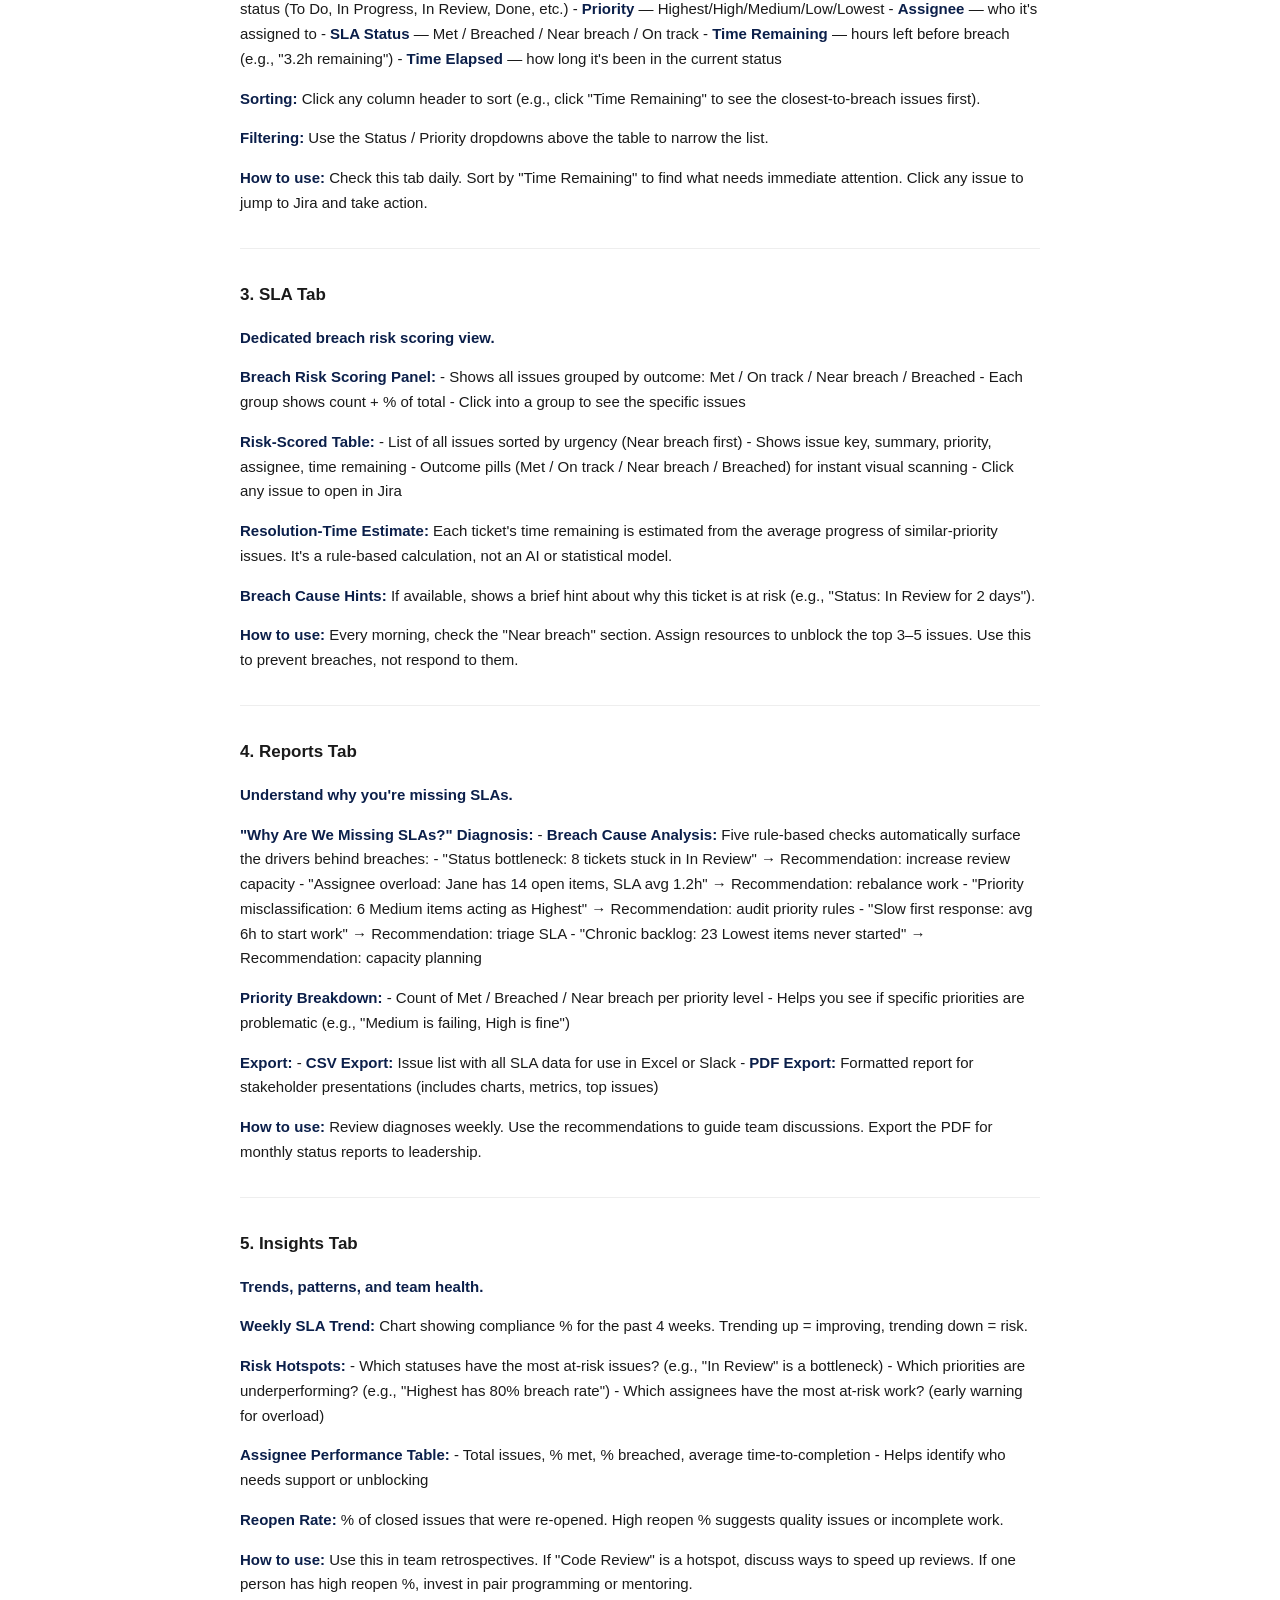
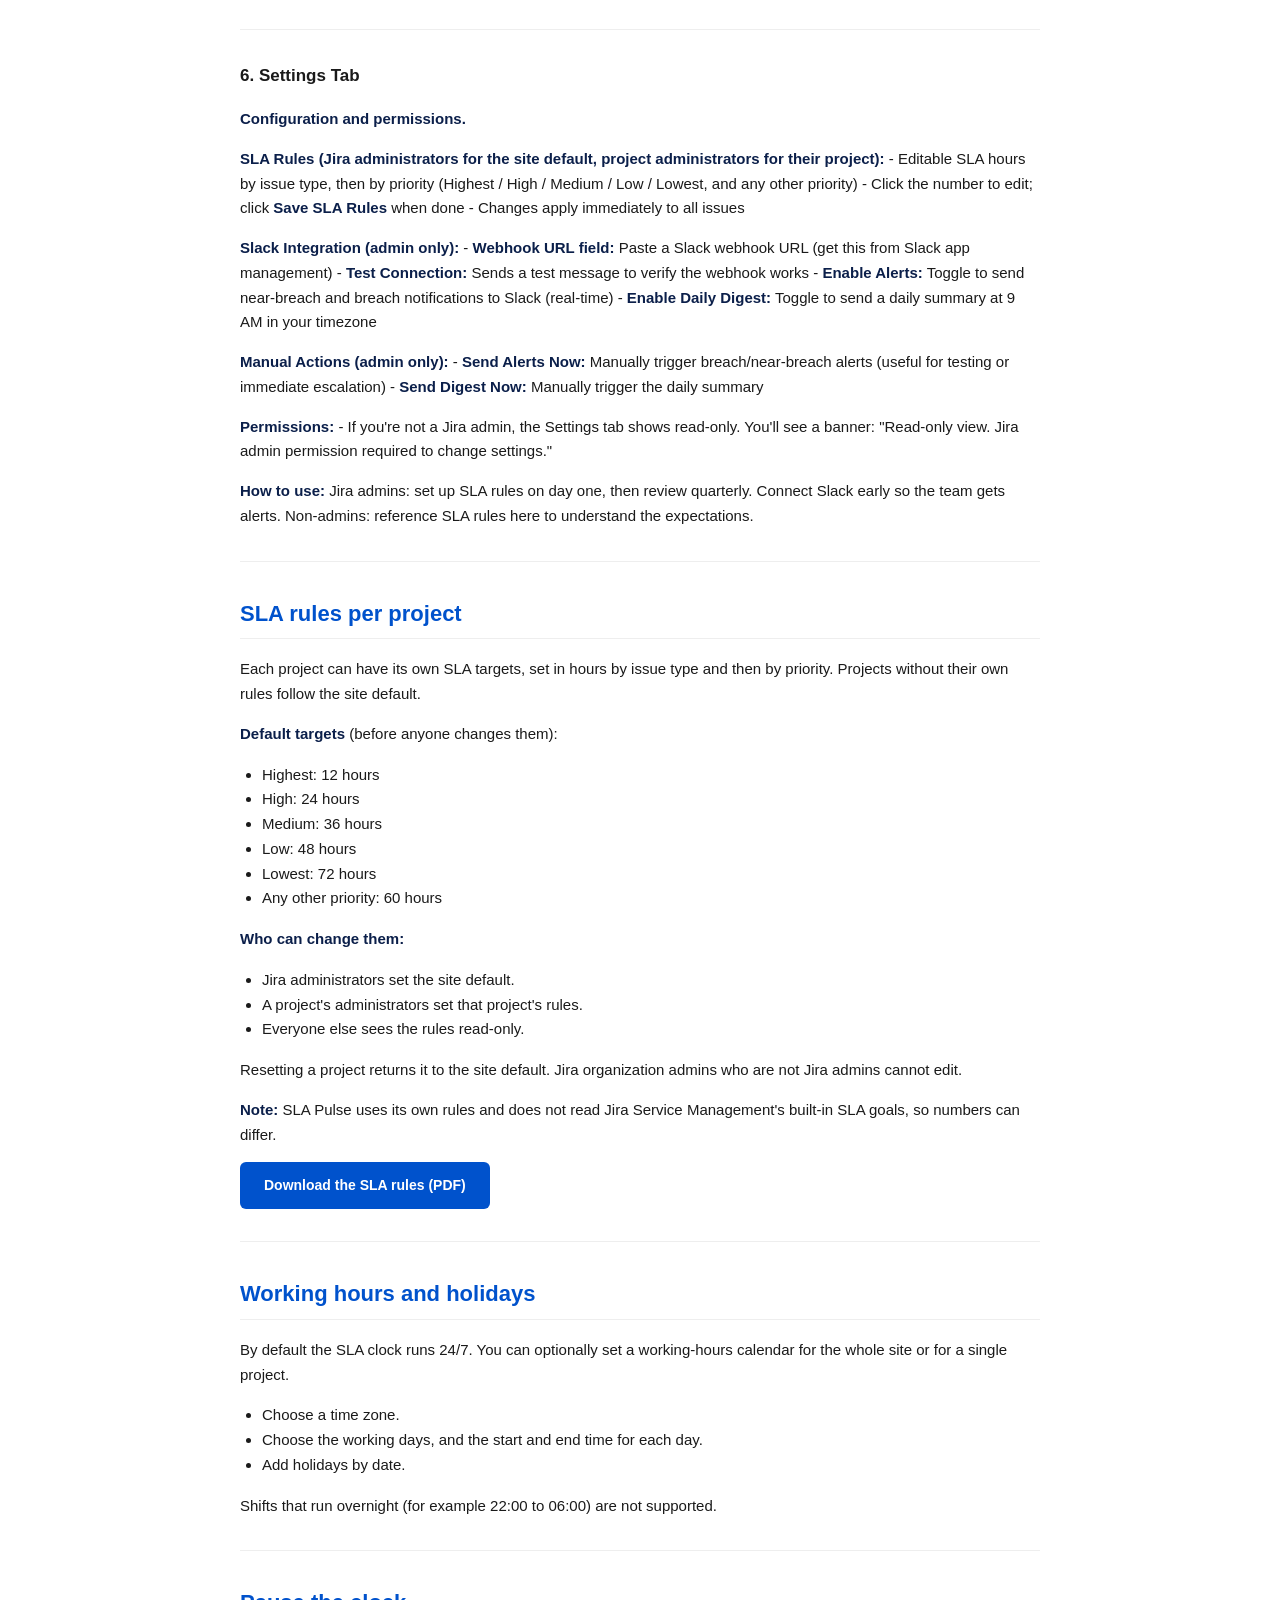
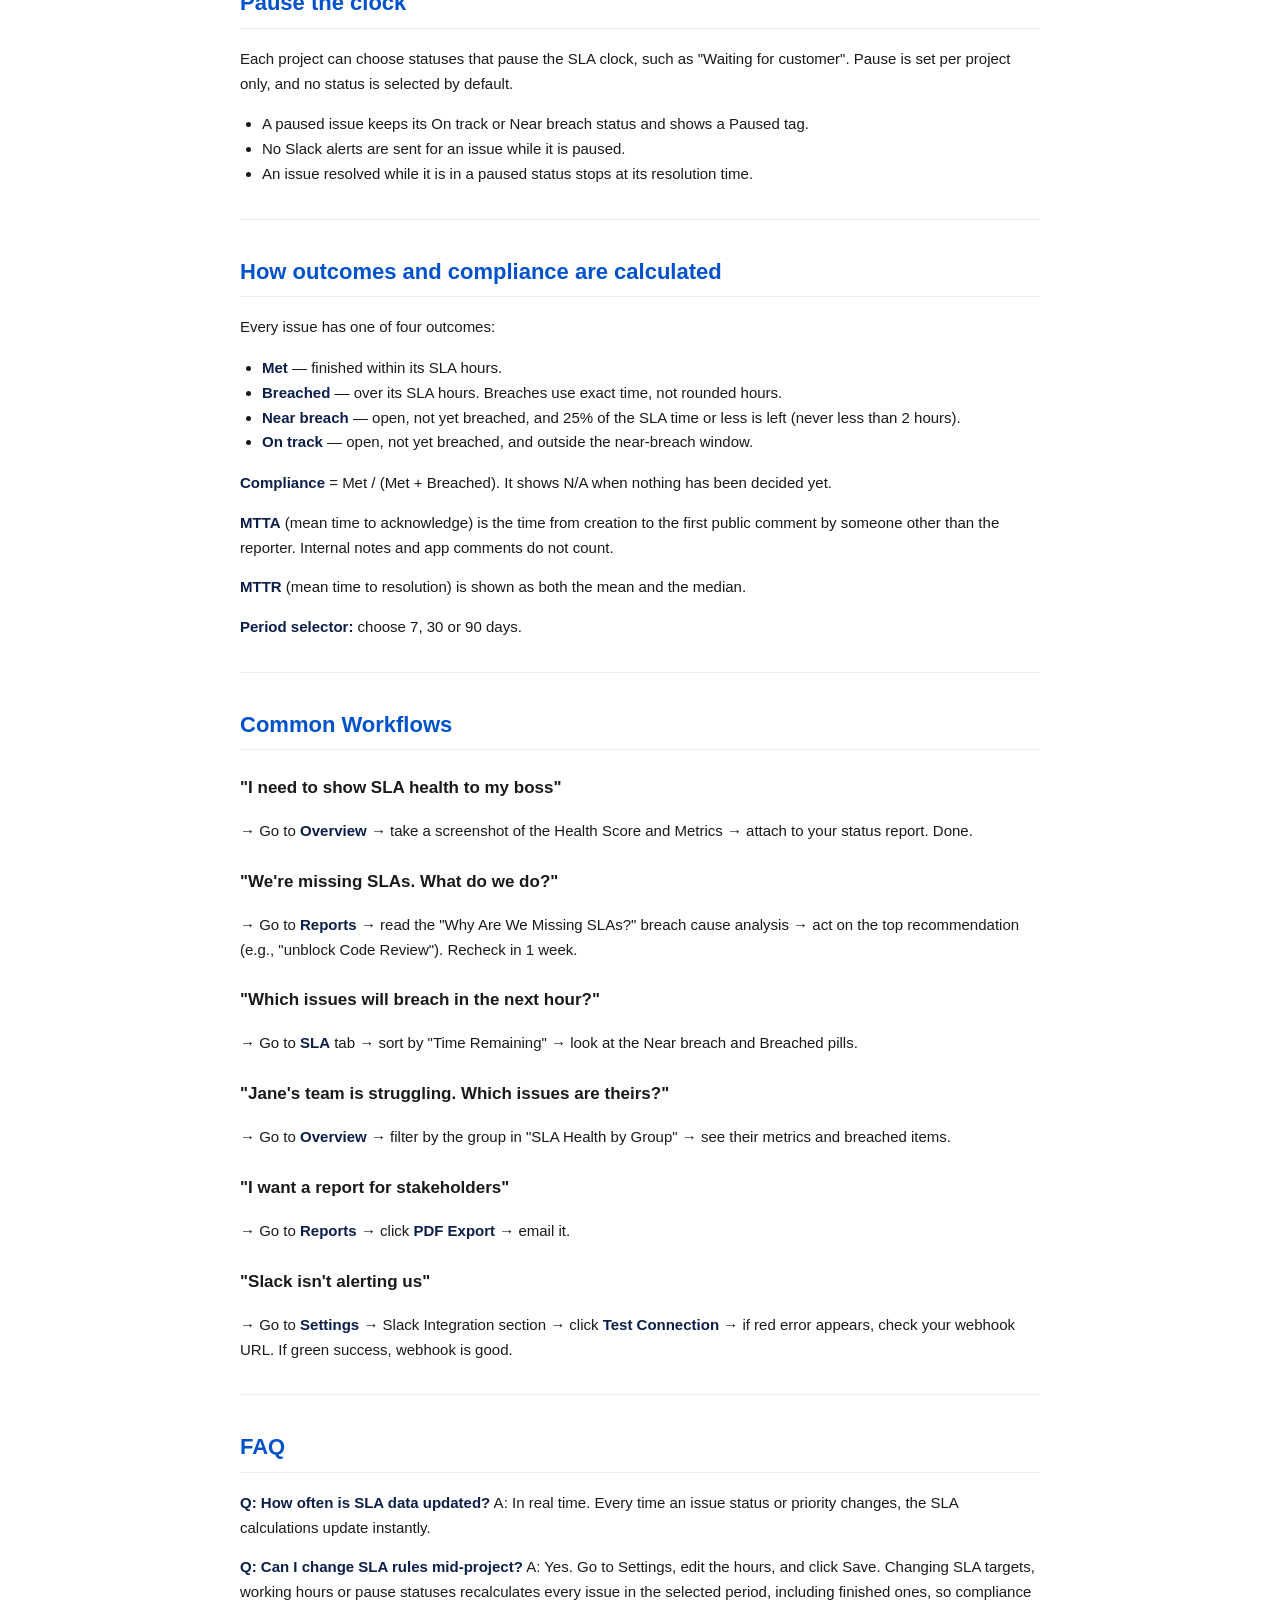
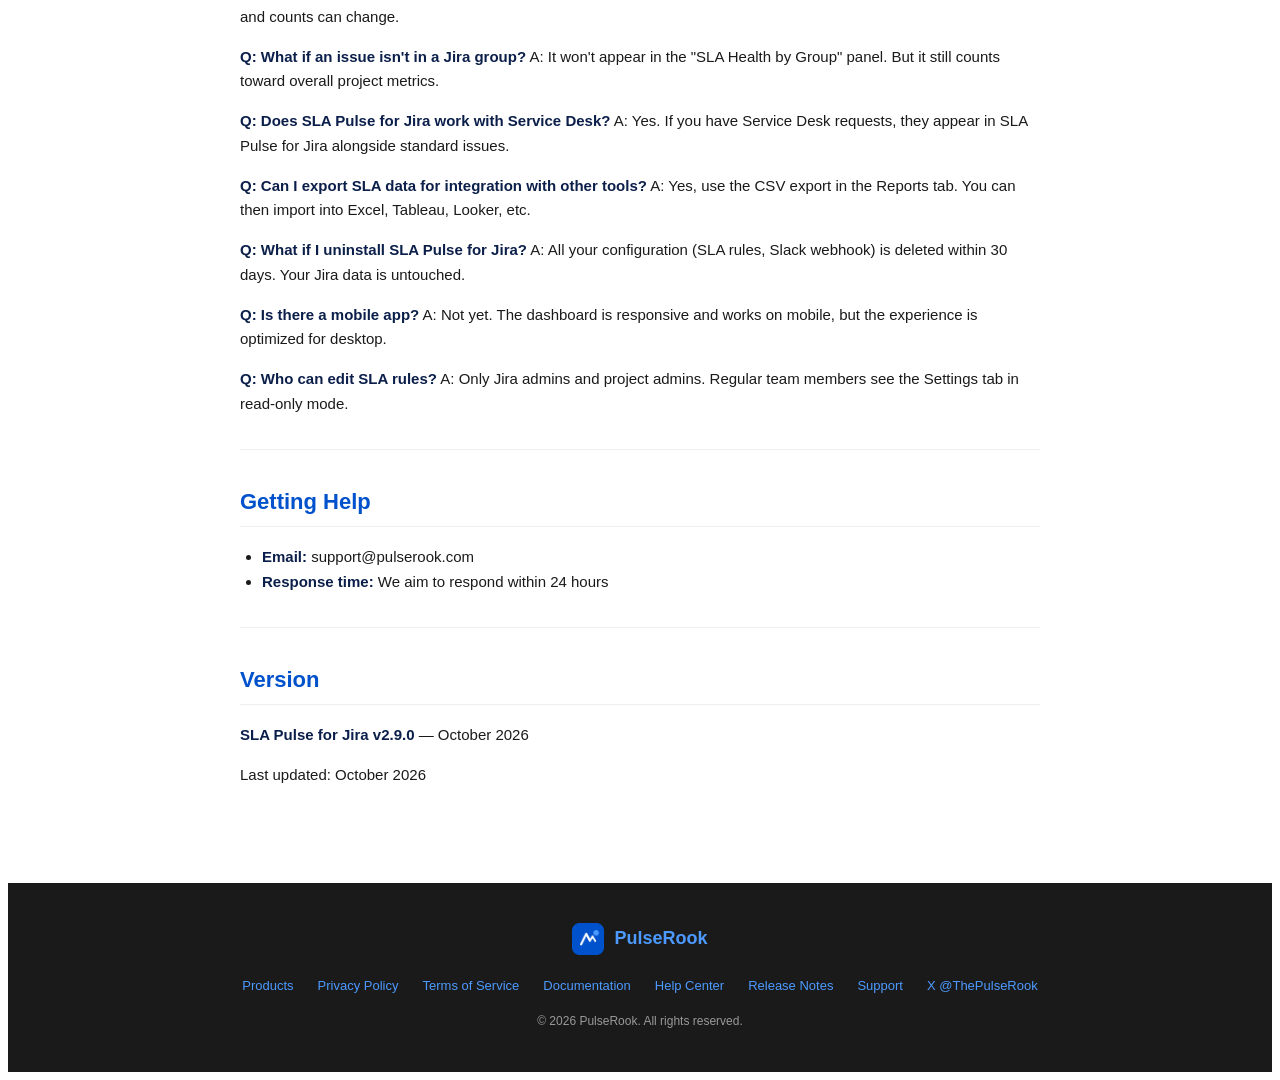
==== commit 1fb961dc: "Add X (Twitter) profile link to the footer of every page Co-Authored-By: Claude Sonnet 5.5 <noreply@" ====
--- a/documentation.html
+++ b/documentation.html
@@ -269,6 +269,7 @@
         <a href="help-center.html">Help Center</a>
         <a href="release-notes.html">Release Notes</a>
         <a href="mailto:support@pulserook.com">Support</a>
+        <a href="https://x.com/ThePulseRook" target="_blank" rel="noopener noreferrer">X @ThePulseRook</a>
       </div>
       <div class="footer-copyright">
         © 2026 PulseRook. All rights reserved.
